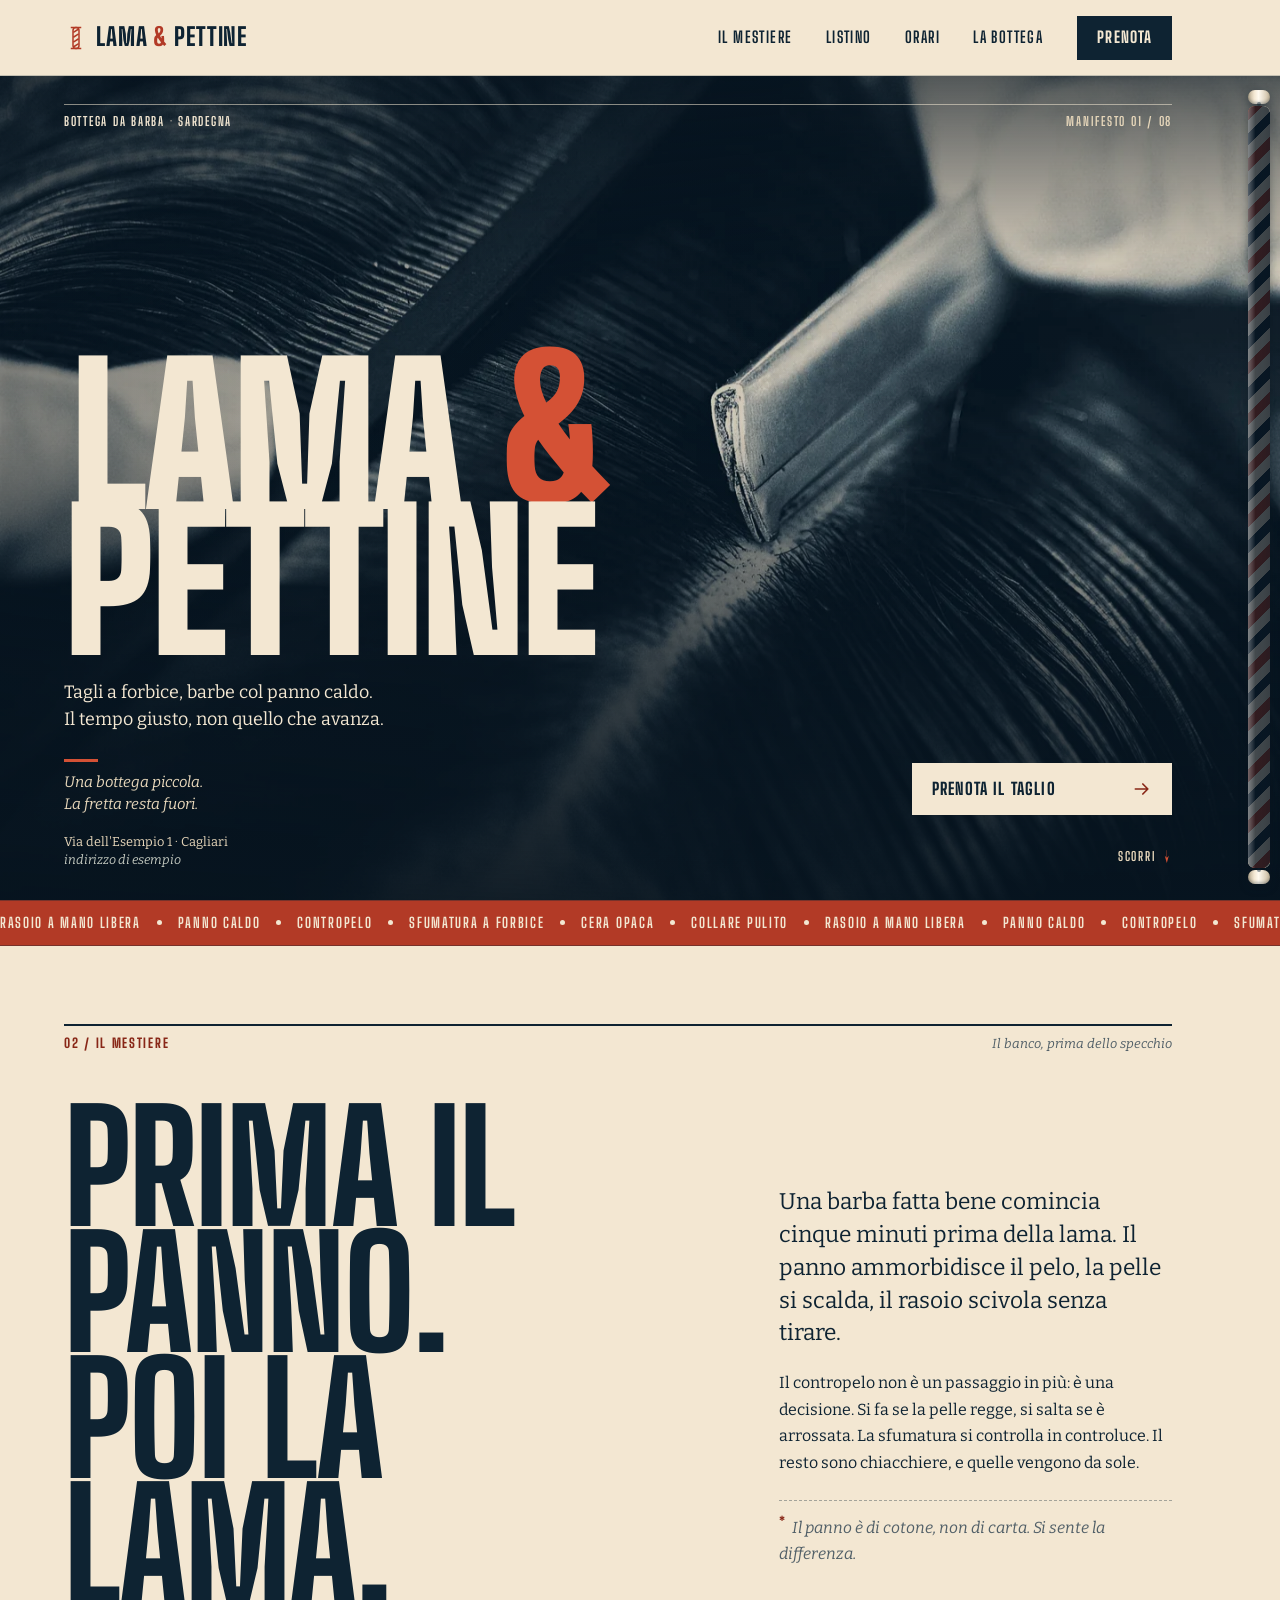
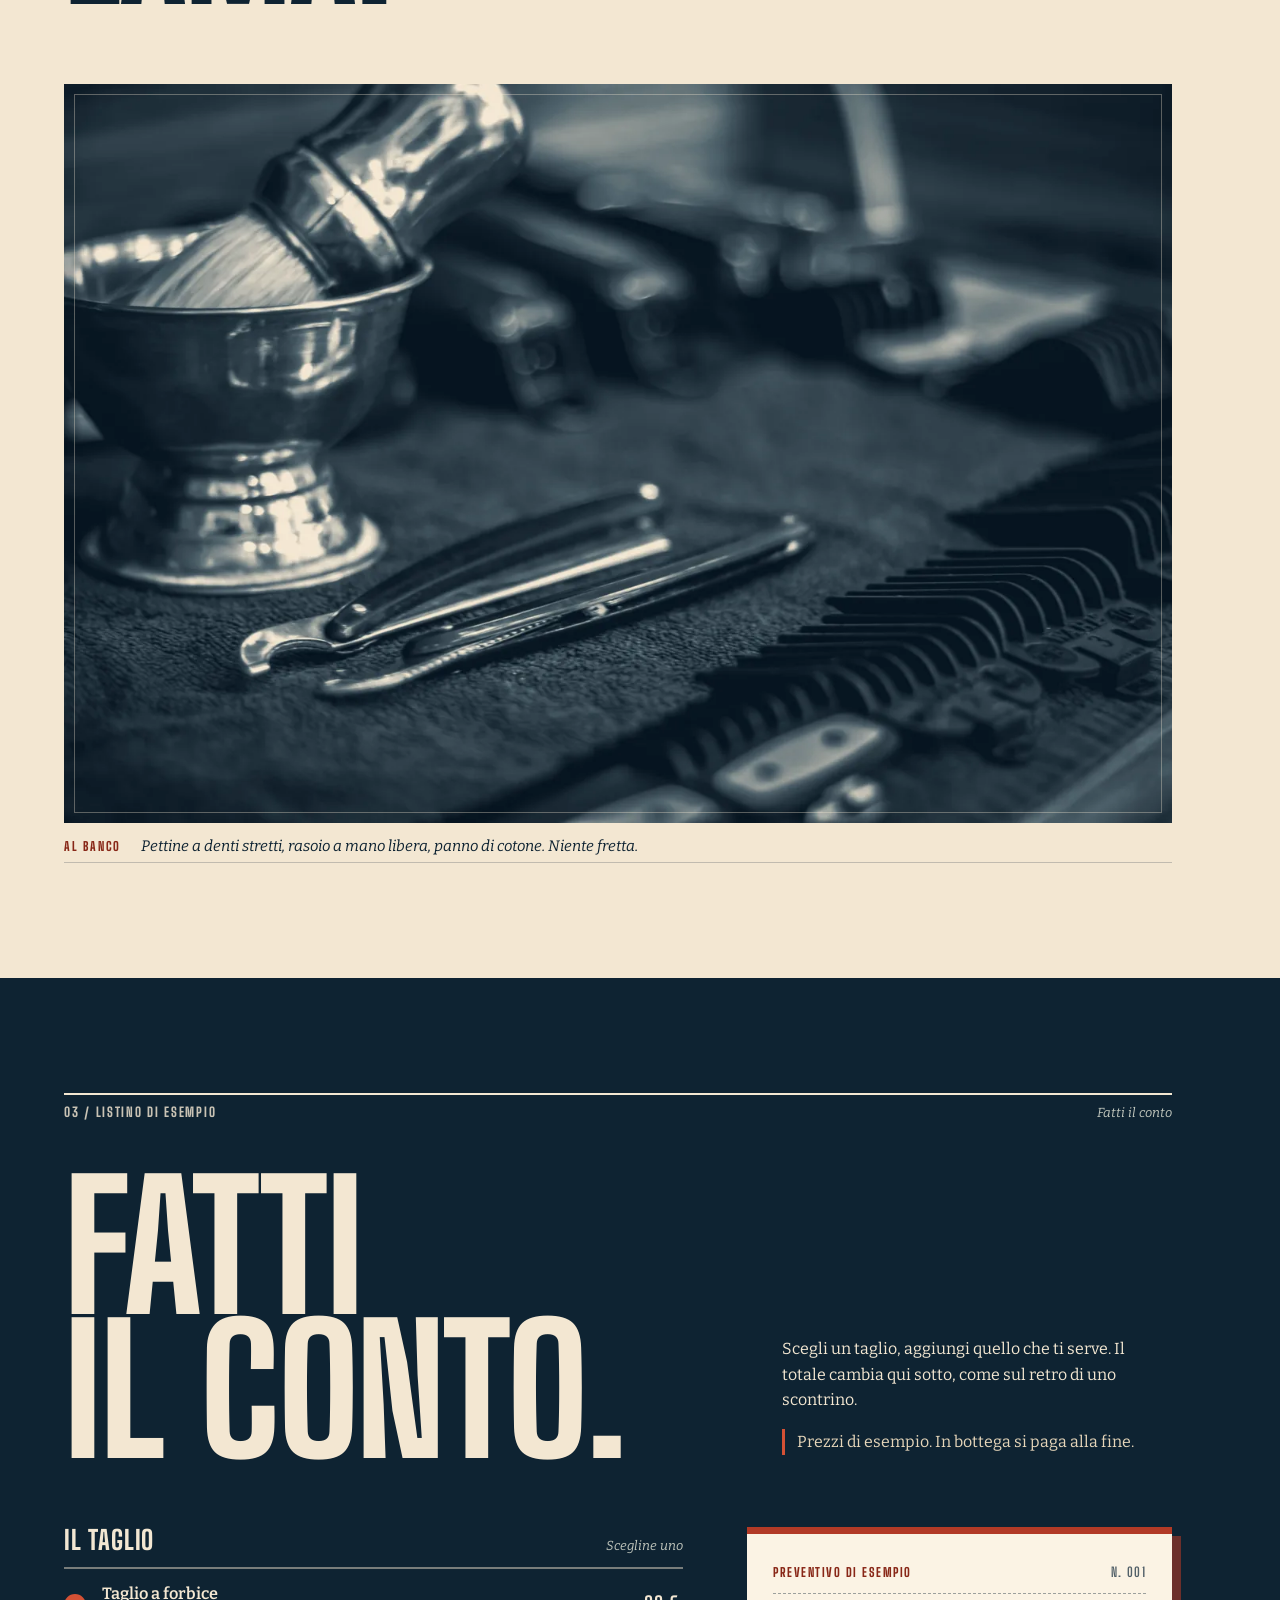
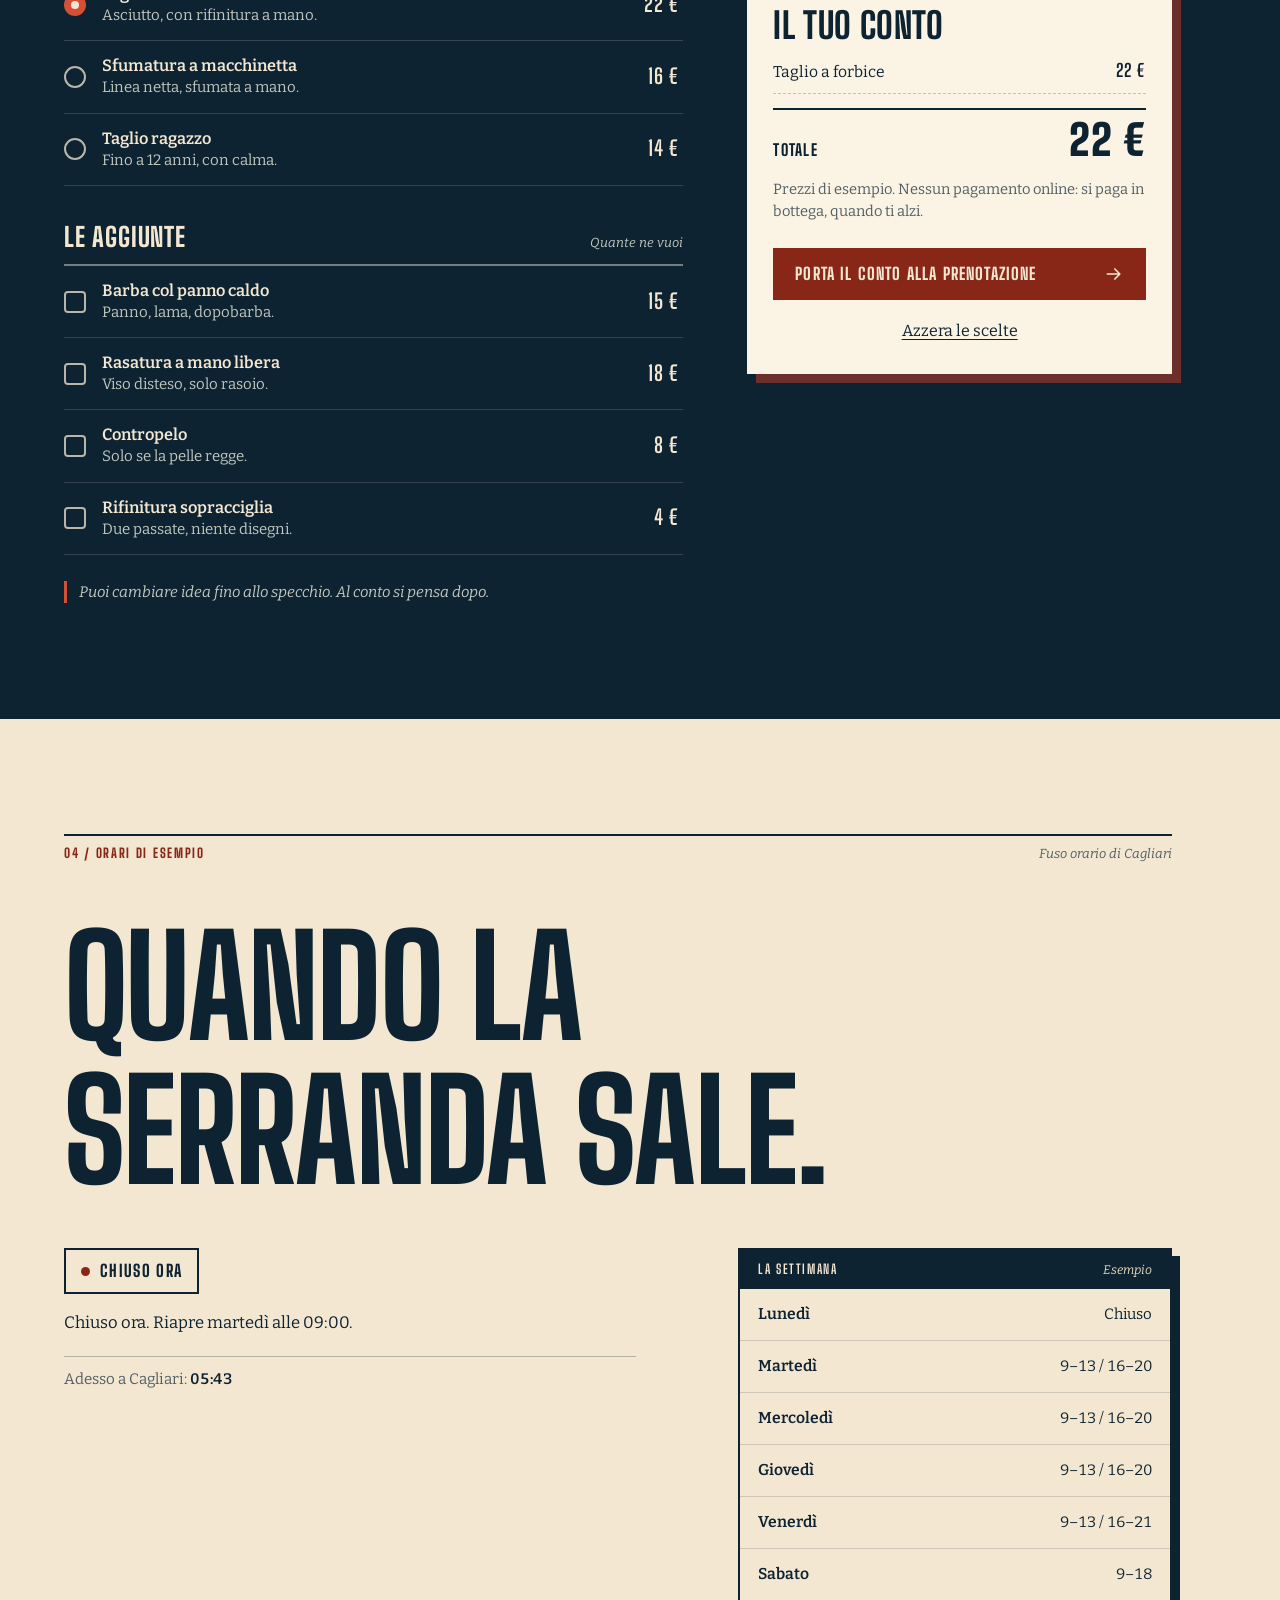
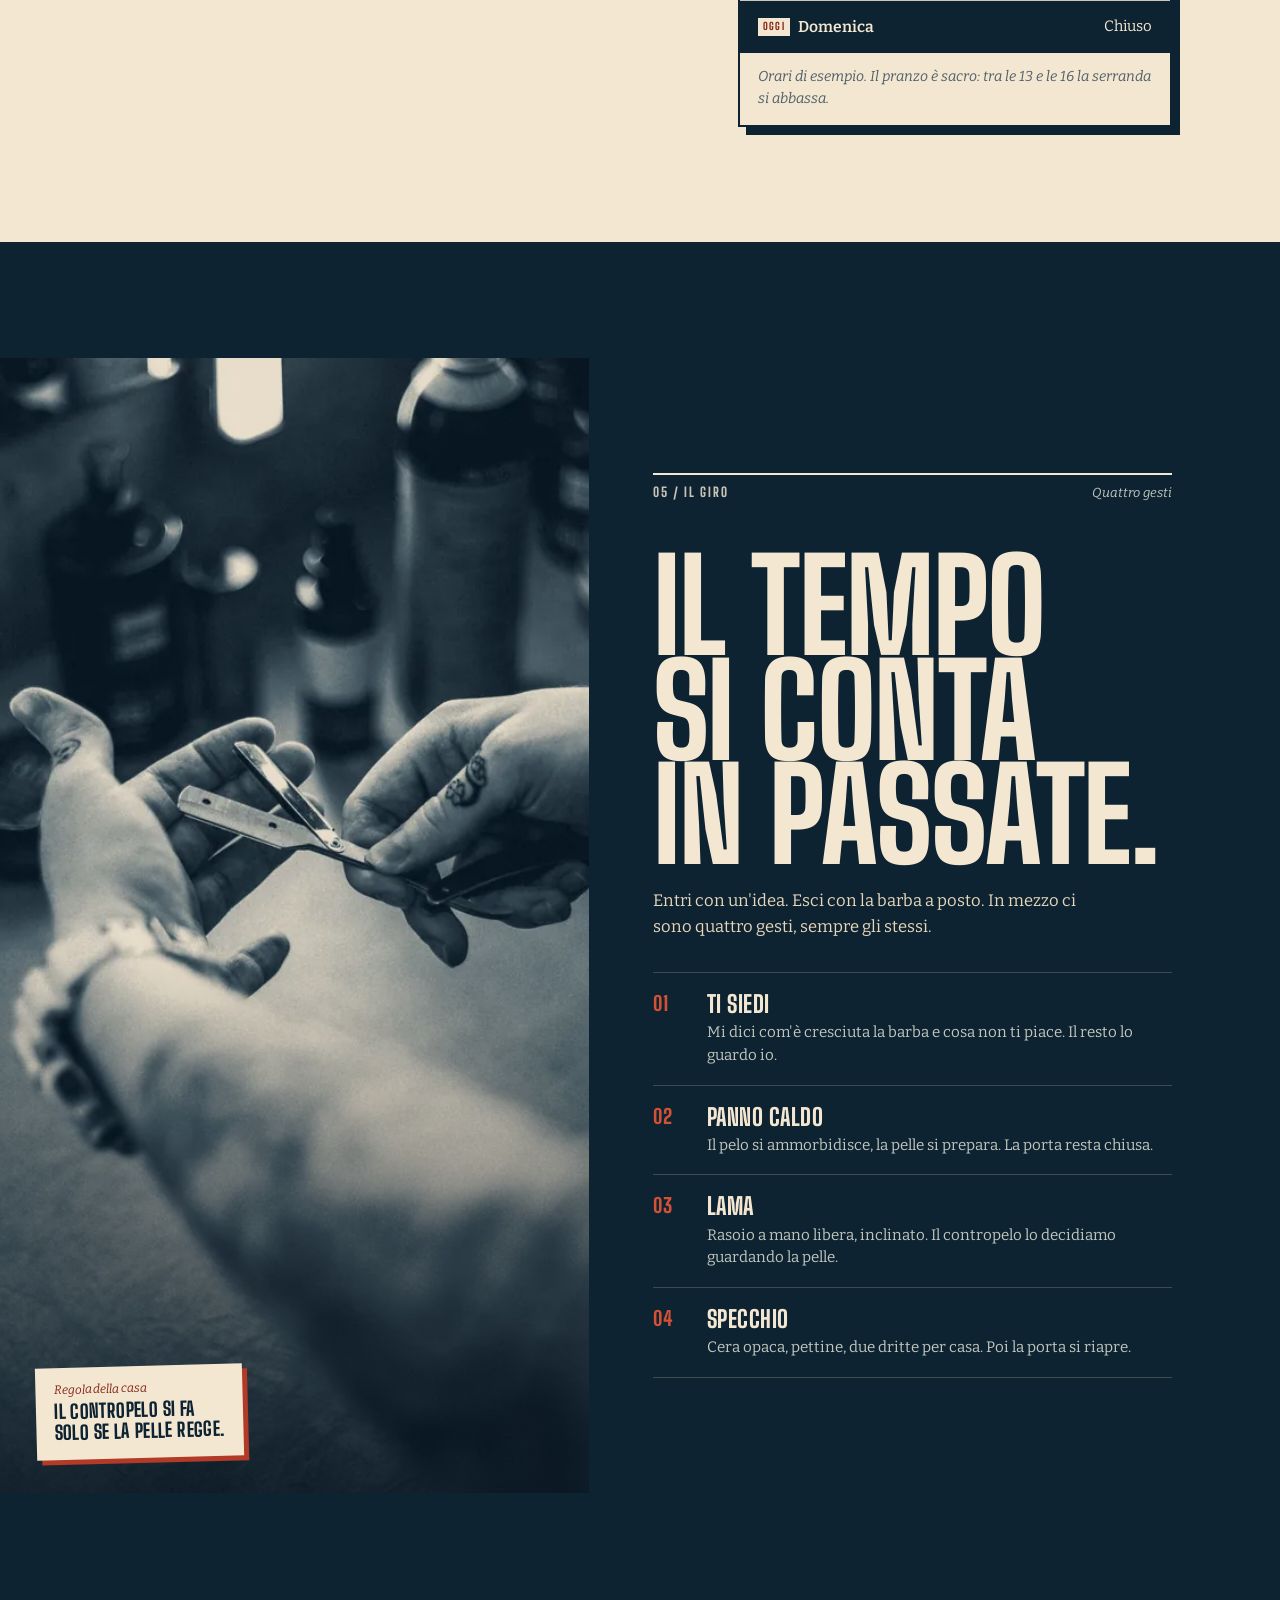
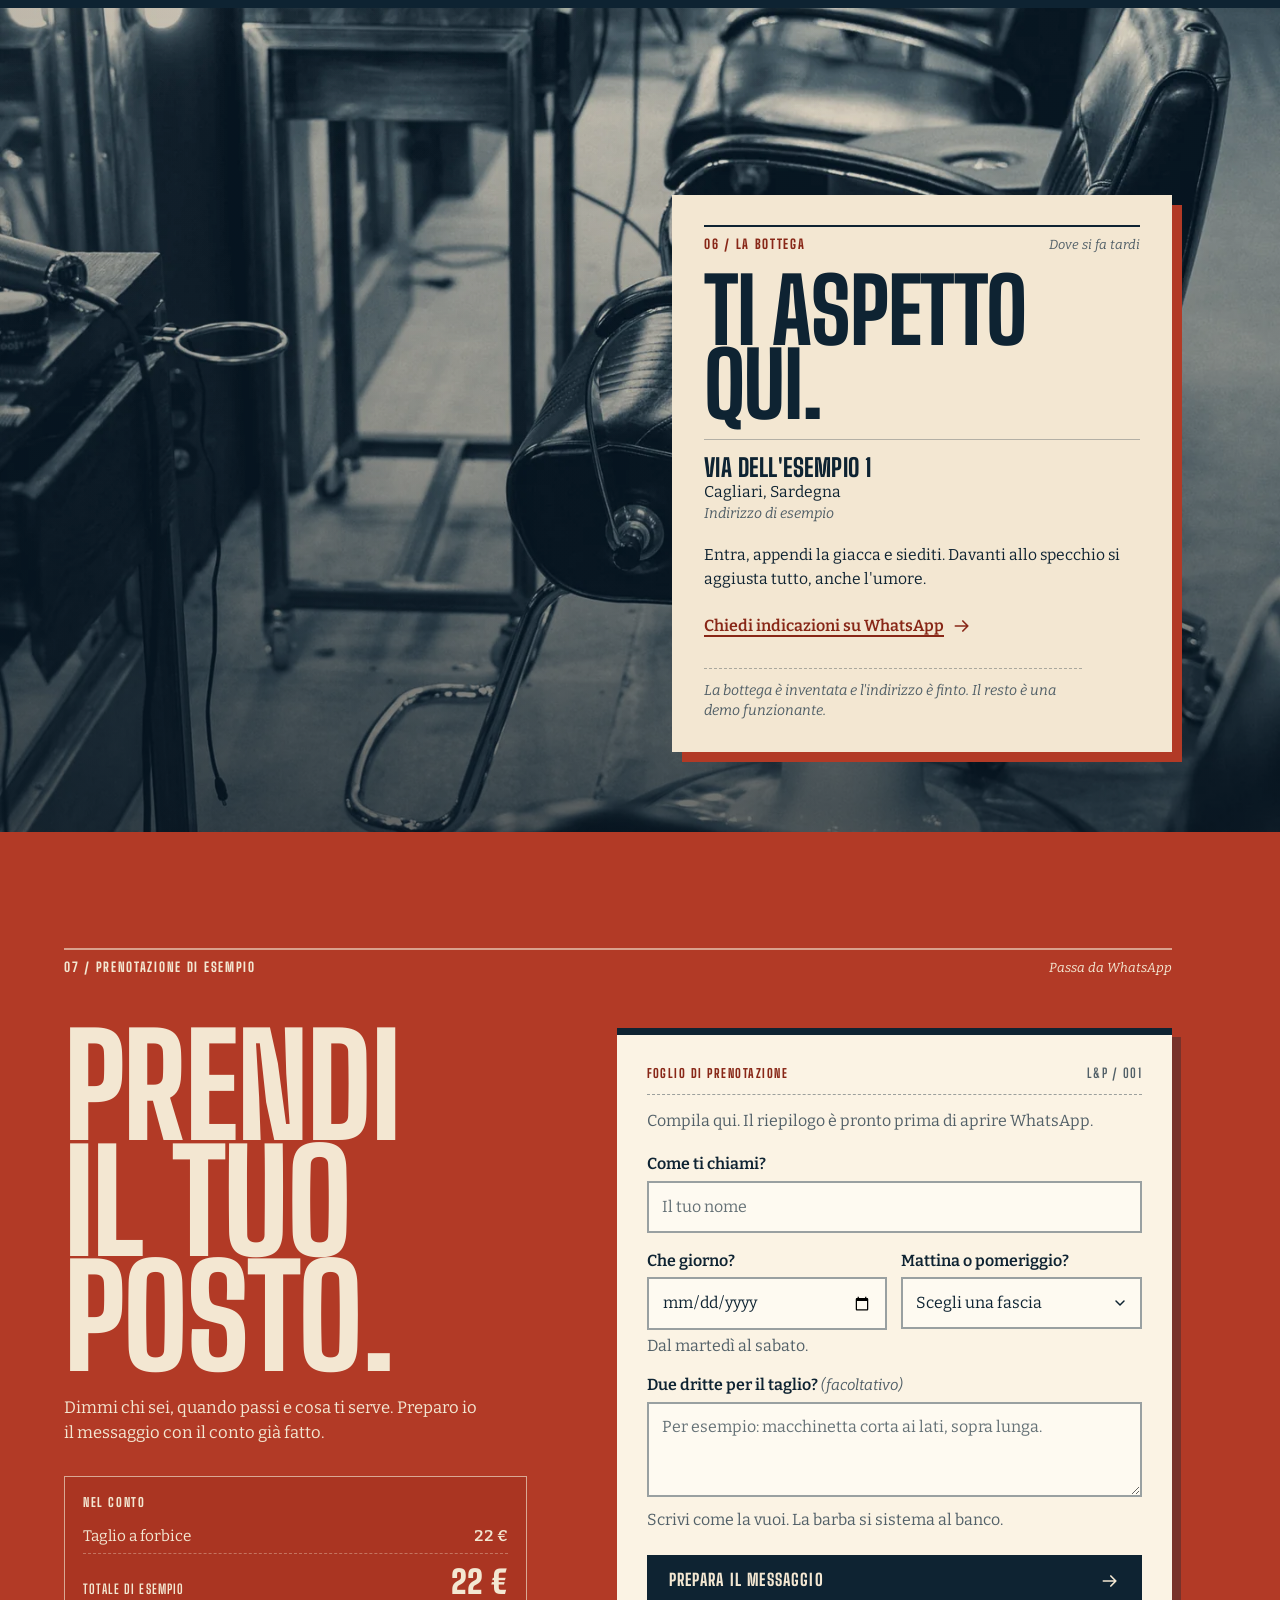
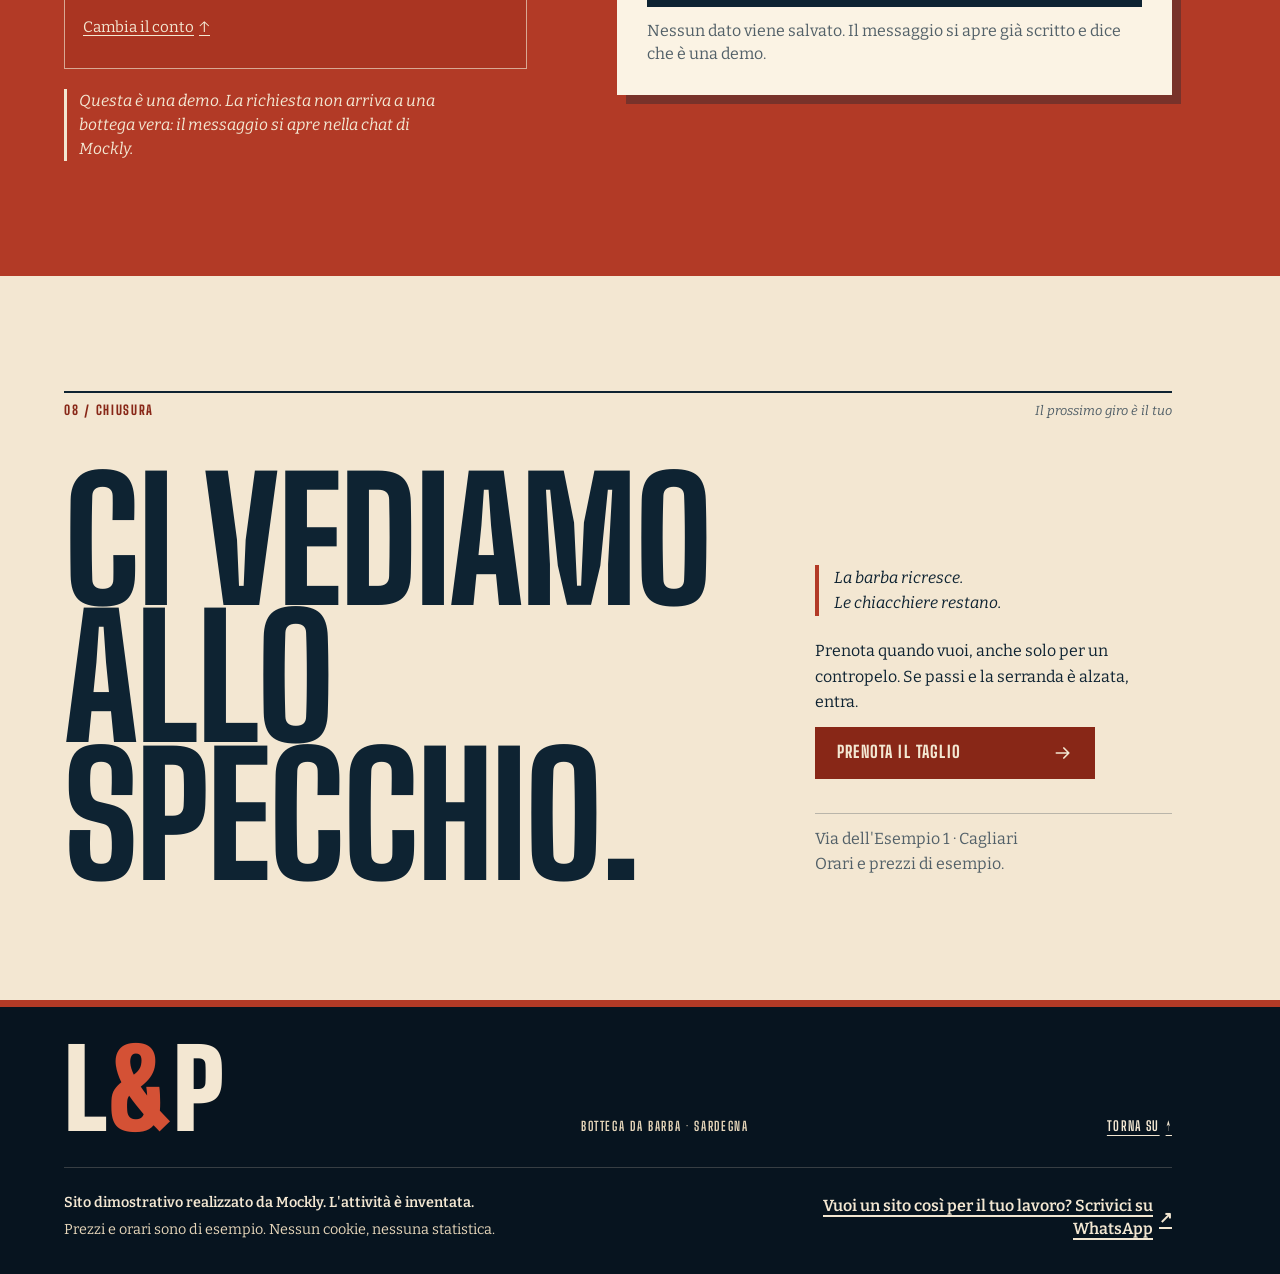
==== index.html @ 1d4aba5e "start" ====
<!doctype html>
<html lang="it">
<head>
  <meta charset="utf-8">
  <meta name="viewport" content="width=device-width, initial-scale=1">
  <title>Lama &amp; Pettine — Bottega da barba in Sardegna (demo)</title>
  <meta name="description" content="Demo di sito per Lama &amp; Pettine, bottega da barba in Sardegna. Tagli, barba col panno caldo, listino, orari e prenotazione su WhatsApp. Attività, prezzi e orari sono inventati.">
  <meta name="theme-color" content="#0e2332">
  <meta name="color-scheme" content="light">

  <meta property="og:type" content="website">
  <meta property="og:locale" content="it_IT">
  <meta property="og:site_name" content="Lama &amp; Pettine">
  <meta property="og:title" content="Lama &amp; Pettine — Bottega da barba in Sardegna">
  <meta property="og:description" content="Tagli, barbe col panno caldo e il tempo giusto. Demo di sito per Mockly: attività, prezzi e orari sono inventati.">
  <meta property="og:image" content="assets/img/anteprima-social.jpg">
  <meta property="og:image:width" content="1200">
  <meta property="og:image:height" content="630">
  <meta property="og:image:alt" content="Foto in duotone blu e crema di mani che tagliano i capelli, con la scritta Lama &amp; Pettine.">
  <meta name="twitter:card" content="summary_large_image">
  <meta name="twitter:title" content="Lama &amp; Pettine — Bottega da barba in Sardegna">
  <meta name="twitter:description" content="Demo di sito per una bottega da barba. Attività, prezzi e orari sono inventati.">
  <meta name="twitter:image" content="assets/img/anteprima-social.jpg">

  <link rel="icon" href="assets/icons/favicon.svg" type="image/svg+xml">
  <link rel="apple-touch-icon" href="assets/icons/apple-touch-icon.png">

  <script>document.documentElement.classList.add("js");</script>
  <link rel="preload" href="assets/fonts/big-shoulders-display-700-900.woff2" as="font" type="font/woff2" crossorigin>
  <link rel="preload" href="assets/fonts/bitter-400-600.woff2" as="font" type="font/woff2" crossorigin>
  <link rel="preload" href="assets/img/eroe-960.webp" as="image" imagesrcset="assets/img/eroe-640.webp 640w, assets/img/eroe-960.webp 960w, assets/img/eroe-1440.webp 1440w, assets/img/eroe-1920.webp 1920w" imagesizes="100vw" fetchpriority="high">
  <link rel="stylesheet" href="styles.css">
  <script src="script.js" defer></script>
</head>
<body>
  <a class="skip-link" href="#contenuto">Vai al contenuto</a>

  <div class="pole-progress" aria-hidden="true">
    <span class="pole-cap pole-cap--top"></span>
    <span class="pole-tube">
      <span class="pole-stripes"></span>
      <span class="pole-shade"></span>
      <span class="pole-gloss"></span>
    </span>
    <span class="pole-cap pole-cap--bottom"></span>
  </div>

  <header class="site-header">
    <div class="header-inner">
      <a class="brand" href="#top" aria-label="Lama e Pettine, torna all'inizio">
        <span class="brand-mark" aria-hidden="true">
          <svg viewBox="0 0 32 32" focusable="false">
            <rect x="12" y="2" width="8" height="28" rx="4" fill="none" stroke="currentColor" stroke-width="2"/>
            <path d="M12.5 8.5 19.5 4M12.5 15 19.5 10.5M12.5 21.5 19.5 17M12.5 28 19.5 23.5" fill="none" stroke="currentColor" stroke-width="2"/>
            <path d="M9 2h14M9 30h14" fill="none" stroke="currentColor" stroke-width="2"/>
          </svg>
        </span>
        <span class="brand-name">Lama <span class="brand-amp">&amp;</span> Pettine</span>
      </a>

      <nav class="desktop-nav" aria-label="Navigazione principale">
        <a href="#mestiere">Il mestiere</a>
        <a href="#listino">Listino</a>
        <a href="#orari">Orari</a>
        <a href="#bottega">La bottega</a>
      </nav>

      <a class="button button--header" href="#prenota">Prenota</a>

      <button class="menu-open" type="button" aria-expanded="false" aria-controls="menu" aria-haspopup="dialog">
        <span>Menù</span>
        <span class="menu-open-bars" aria-hidden="true"><i></i><i></i></span>
      </button>
    </div>
  </header>

  <dialog class="menu-dialog" id="menu" aria-labelledby="menu-title">
    <div class="menu-panel">
      <div class="menu-top">
        <p class="poster-label" id="menu-title">Dove andiamo</p>
        <button class="menu-close" type="button" aria-label="Chiudi il menù">
          <span aria-hidden="true"></span>
          <span aria-hidden="true"></span>
        </button>
      </div>

      <nav class="menu-nav" aria-label="Menù del sito">
        <a href="#mestiere"><span>02</span>Il mestiere<svg aria-hidden="true" viewBox="0 0 24 24"><path d="M4 12h15M13 6l6 6-6 6"/></svg></a>
        <a href="#listino"><span>03</span>Listino<svg aria-hidden="true" viewBox="0 0 24 24"><path d="M4 12h15M13 6l6 6-6 6"/></svg></a>
        <a href="#orari"><span>04</span>Orari<svg aria-hidden="true" viewBox="0 0 24 24"><path d="M4 12h15M13 6l6 6-6 6"/></svg></a>
        <a href="#rito"><span>05</span>Il giro<svg aria-hidden="true" viewBox="0 0 24 24"><path d="M4 12h15M13 6l6 6-6 6"/></svg></a>
        <a href="#bottega"><span>06</span>La bottega<svg aria-hidden="true" viewBox="0 0 24 24"><path d="M4 12h15M13 6l6 6-6 6"/></svg></a>
        <a href="#prenota"><span>07</span>Prenota<svg aria-hidden="true" viewBox="0 0 24 24"><path d="M4 12h15M13 6l6 6-6 6"/></svg></a>
      </nav>

      <div class="menu-foot">
        <p>Via dell'Esempio 1<br>Cagliari, Sardegna</p>
        <p class="menu-foot-note">Indirizzo e orari sono di esempio.</p>
        <a class="text-link" href="#prenota">Prenota il taglio <span aria-hidden="true">→</span></a>
      </div>
    </div>
  </dialog>

  <main id="contenuto">
    <section class="hero" id="top" aria-labelledby="hero-title">
      <div class="hero-media" aria-hidden="true">
        <img src="assets/img/eroe-960.webp"
             srcset="assets/img/eroe-640.webp 640w, assets/img/eroe-960.webp 960w, assets/img/eroe-1440.webp 1440w, assets/img/eroe-1920.webp 1920w"
             sizes="100vw" width="1920" height="2400" alt="" fetchpriority="high" decoding="async">
      </div>
      <div class="hero-shade" aria-hidden="true"></div>

      <div class="hero-inner">
        <div class="hero-top">
          <p class="hero-kicker">Bottega da barba · Sardegna</p>
          <p class="hero-issue">Manifesto 01 / 08</p>
        </div>

        <div class="hero-main">
          <h1 class="hero-title" id="hero-title">
            <span class="hero-line">Lama <span class="hero-amp">&amp;</span></span>
            <span class="hero-line">Pettine</span>
          </h1>
          <p class="hero-deck">Tagli a forbice, barbe col panno caldo.<br>Il tempo giusto, non quello che avanza.</p>
        </div>

        <div class="hero-bottom">
          <p class="hero-note"><span class="hero-note-rule" aria-hidden="true"></span>Una bottega piccola.<br>La fretta resta fuori.</p>
          <a class="button button--hero" href="#prenota">Prenota il taglio <svg aria-hidden="true" viewBox="0 0 24 24"><path d="M4 12h15M13 6l6 6-6 6"/></svg></a>
        </div>

        <div class="hero-foot">
          <p class="hero-address">Via dell'Esempio 1 · Cagliari<br><span>indirizzo di esempio</span></p>
          <p class="hero-scroll" aria-hidden="true">Scorri <span>↓</span></p>
        </div>
      </div>
    </section>

    <section class="manifesto poster" id="mestiere" aria-labelledby="mestiere-title">
      <div class="ticker" aria-hidden="true">
        <div class="ticker-track">
          <span>Rasoio a mano libera</span><i></i>
          <span>Panno caldo</span><i></i>
          <span>Contropelo</span><i></i>
          <span>Sfumatura a forbice</span><i></i>
          <span>Cera opaca</span><i></i>
          <span>Collare pulito</span><i></i>
          <span>Rasoio a mano libera</span><i></i>
          <span>Panno caldo</span><i></i>
          <span>Contropelo</span><i></i>
          <span>Sfumatura a forbice</span><i></i>
          <span>Cera opaca</span><i></i>
          <span>Collare pulito</span><i></i>
        </div>
      </div>

      <div class="section-inner">
        <header class="poster-head reveal">
          <p class="poster-label">02 / Il mestiere</p>
          <p class="poster-side">Il banco, prima dello specchio</p>
        </header>

        <div class="manifesto-grid">
          <h2 class="display display--manifesto reveal" id="mestiere-title" data-reveal>Prima il panno.<br>Poi la lama.</h2>

          <div class="manifesto-copy">
            <p class="lead reveal" data-reveal>Una barba fatta bene comincia cinque minuti prima della lama. Il panno ammorbidisce il pelo, la pelle si scalda, il rasoio scivola senza tirare.</p>
            <p class="reveal" data-reveal>Il contropelo non è un passaggio in più: è una decisione. Si fa se la pelle regge, si salta se è arrossata. La sfumatura si controlla in controluce. Il resto sono chiacchiere, e quelle vengono da sole.</p>
            <p class="marginal-note reveal" data-reveal><span aria-hidden="true">*</span> Il panno è di cotone, non di carta. Si sente la differenza.</p>
          </div>
        </div>

        <figure class="banco reveal" data-reveal>
          <div class="banco-media">
            <img src="assets/img/banco-900.webp"
                 srcset="assets/img/banco-480.webp 480w, assets/img/banco-900.webp 900w, assets/img/banco-1400.webp 1400w"
                 sizes="(min-width: 900px) 92vw, 100vw" width="1400" height="933"
                 alt="Rasoio a mano libera, pettini e pennello da barba appoggiati su un panno scuro." loading="lazy" decoding="async">
          </div>
          <figcaption>
            <span class="fig-label">Al banco</span>
            <span>Pettine a denti stretti, rasoio a mano libera, panno di cotone. Niente fretta.</span>
          </figcaption>
        </figure>
      </div>
    </section>

    <section class="listino poster poster--dark" id="listino" aria-labelledby="listino-title">
      <div class="section-inner">
        <header class="poster-head reveal">
          <p class="poster-label">03 / Listino di esempio</p>
          <p class="poster-side">Fatti il conto</p>
        </header>

        <div class="listino-intro">
          <h2 class="display display--listino reveal" id="listino-title" data-reveal>Fatti<br>il conto.</h2>
          <div class="listino-lead reveal" data-reveal>
            <p>Scegli un taglio, aggiungi quello che ti serve. Il totale cambia qui sotto, come sul retro di uno scontrino.</p>
            <p class="note">Prezzi di esempio. In bottega si paga alla fine.</p>
          </div>
        </div>

        <div class="configurator">
          <form class="services" id="servizi" aria-label="Componi il tuo conto">
            <fieldset class="service-group reveal" data-reveal>
              <legend>Il taglio <span>Scegline uno</span></legend>

              <label class="service-row">
                <input type="radio" name="taglio" value="forbice" data-name="Taglio a forbice" data-price="22" checked>
                <span class="service-mark" aria-hidden="true"></span>
                <span class="service-copy">
                  <span class="service-name">Taglio a forbice</span>
                  <span class="service-desc">Asciutto, con rifinitura a mano.</span>
                </span>
                <span class="service-price">22 €</span>
              </label>

              <label class="service-row">
                <input type="radio" name="taglio" value="macchinetta" data-name="Sfumatura a macchinetta" data-price="16">
                <span class="service-mark" aria-hidden="true"></span>
                <span class="service-copy">
                  <span class="service-name">Sfumatura a macchinetta</span>
                  <span class="service-desc">Linea netta, sfumata a mano.</span>
                </span>
                <span class="service-price">16 €</span>
              </label>

              <label class="service-row">
                <input type="radio" name="taglio" value="ragazzo" data-name="Taglio ragazzo" data-price="14">
                <span class="service-mark" aria-hidden="true"></span>
                <span class="service-copy">
                  <span class="service-name">Taglio ragazzo</span>
                  <span class="service-desc">Fino a 12 anni, con calma.</span>
                </span>
                <span class="service-price">14 €</span>
              </label>
            </fieldset>

            <fieldset class="service-group reveal" data-reveal>
              <legend>Le aggiunte <span>Quante ne vuoi</span></legend>

              <label class="service-row">
                <input type="checkbox" name="extra" value="barba" data-name="Barba col panno caldo" data-price="15">
                <span class="service-mark" aria-hidden="true"></span>
                <span class="service-copy">
                  <span class="service-name">Barba col panno caldo</span>
                  <span class="service-desc">Panno, lama, dopobarba.</span>
                </span>
                <span class="service-price">15 €</span>
              </label>

              <label class="service-row">
                <input type="checkbox" name="extra" value="rasatura" data-name="Rasatura a mano libera" data-price="18">
                <span class="service-mark" aria-hidden="true"></span>
                <span class="service-copy">
                  <span class="service-name">Rasatura a mano libera</span>
                  <span class="service-desc">Viso disteso, solo rasoio.</span>
                </span>
                <span class="service-price">18 €</span>
              </label>

              <label class="service-row">
                <input type="checkbox" name="extra" value="contropelo" data-name="Contropelo" data-price="8">
                <span class="service-mark" aria-hidden="true"></span>
                <span class="service-copy">
                  <span class="service-name">Contropelo</span>
                  <span class="service-desc">Solo se la pelle regge.</span>
                </span>
                <span class="service-price">8 €</span>
              </label>

              <label class="service-row">
                <input type="checkbox" name="extra" value="sopracciglia" data-name="Rifinitura sopracciglia" data-price="4">
                <span class="service-mark" aria-hidden="true"></span>
                <span class="service-copy">
                  <span class="service-name">Rifinitura sopracciglia</span>
                  <span class="service-desc">Due passate, niente disegni.</span>
                </span>
                <span class="service-price">4 €</span>
              </label>
            </fieldset>

            <p class="services-hint reveal" data-reveal>Puoi cambiare idea fino allo specchio. Al conto si pensa dopo.</p>
          </form>

          <aside class="receipt reveal" data-reveal aria-labelledby="receipt-title">
            <div class="receipt-head">
              <p class="receipt-kicker">Preventivo di esempio</p>
              <p class="receipt-number">N. 001</p>
            </div>
            <h3 class="receipt-title" id="receipt-title">Il tuo conto</h3>

            <div class="receipt-lines" id="receipt-lines" aria-live="polite">
              <div class="receipt-line">
                <span>Taglio a forbice</span>
                <span>22 €</span>
              </div>
            </div>

            <p class="receipt-empty" id="receipt-empty" hidden>Il bancone è vuoto. Scegli un taglio per cominciare.</p>

            <div class="receipt-total" aria-live="polite">
              <span>Totale</span>
              <strong id="totale">22 €</strong>
            </div>

            <p class="receipt-note">Prezzi di esempio. Nessun pagamento online: si paga in bottega, quando ti alzi.</p>

            <a class="button button--receipt" href="#prenota" id="porta-conto">Porta il conto alla prenotazione <svg aria-hidden="true" viewBox="0 0 24 24"><path d="M4 12h15M13 6l6 6-6 6"/></svg></a>
            <button class="reset-button" type="button" id="azzera-conto">Azzera le scelte</button>
          </aside>
        </div>
      </div>
    </section>

    <section class="orari poster poster--cream" id="orari" aria-labelledby="orari-title">
      <div class="section-inner">
        <header class="poster-head reveal">
          <p class="poster-label">04 / Orari di esempio</p>
          <p class="poster-side">Fuso orario di Cagliari</p>
        </header>

        <h2 class="display display--orari reveal" id="orari-title" data-reveal>Quando la<br>serranda sale.</h2>

        <div class="orari-grid">
          <div class="orari-intro">
            <p class="orari-state reveal" id="orari-state" data-state="closed" data-reveal>
              <span class="state-dot" aria-hidden="true"></span>
              <span id="stato-parola">Orario di esempio</span>
            </p>
            <p class="orari-next reveal" id="prossima-apertura" data-reveal>Aperto dal martedì al sabato.<br>Domenica e lunedì la bottega è chiusa.</p>
            <p class="orari-clock reveal" data-reveal>Adesso a Cagliari: <time id="ora-cagliari">--:--</time></p>
          </div>

          <div class="orari-card reveal" data-reveal>
            <div class="orari-card-head">
              <p>La settimana</p>
              <p>Esempio</p>
            </div>
            <ul class="orari-list" id="orari-list">
              <li data-day="1"><span class="day"><span class="today-flag">Oggi</span>Lunedì</span><span class="hours">Chiuso</span></li>
              <li data-day="2"><span class="day"><span class="today-flag">Oggi</span>Martedì</span><span class="hours">9–13 <span aria-hidden="true">/</span> 16–20</span></li>
              <li data-day="3"><span class="day"><span class="today-flag">Oggi</span>Mercoledì</span><span class="hours">9–13 <span aria-hidden="true">/</span> 16–20</span></li>
              <li data-day="4"><span class="day"><span class="today-flag">Oggi</span>Giovedì</span><span class="hours">9–13 <span aria-hidden="true">/</span> 16–20</span></li>
              <li data-day="5"><span class="day"><span class="today-flag">Oggi</span>Venerdì</span><span class="hours">9–13 <span aria-hidden="true">/</span> 16–21</span></li>
              <li data-day="6"><span class="day"><span class="today-flag">Oggi</span>Sabato</span><span class="hours">9–18</span></li>
              <li data-day="0"><span class="day"><span class="today-flag">Oggi</span>Domenica</span><span class="hours">Chiuso</span></li>
            </ul>
            <p class="orari-note">Orari di esempio. Il pranzo è sacro: tra le 13 e le 16 la serranda si abbassa.</p>
          </div>
        </div>
      </div>
    </section>

    <section class="rito poster poster--dark" id="rito" aria-labelledby="rito-title">
      <div class="rito-media">
        <img src="assets/img/mano-libera-800.webp"
             srcset="assets/img/mano-libera-480.webp 480w, assets/img/mano-libera-800.webp 800w, assets/img/mano-libera-1200.webp 1200w"
             sizes="(min-width: 900px) 46vw, 100vw" width="1200" height="1500"
             alt="Le mani del barbiere aprono un rasoio a mano libera davanti allo specchio." loading="lazy" decoding="async">
        <p class="rito-stamp"><span>Regola della casa</span>Il contropelo si fa<br>solo se la pelle regge.</p>
      </div>

      <div class="rito-copy">
        <header class="poster-head reveal">
          <p class="poster-label">05 / Il giro</p>
          <p class="poster-side">Quattro gesti</p>
        </header>
        <h2 class="display display--rito reveal" id="rito-title" data-reveal>Il tempo<br>si conta<br>in passate.</h2>
        <p class="rito-lead reveal" data-reveal>Entri con un'idea. Esci con la barba a posto. In mezzo ci sono quattro gesti, sempre gli stessi.</p>

        <ol class="rito-steps">
          <li class="reveal" data-reveal>
            <span class="step-num">01</span>
            <div>
              <h3>Ti siedi</h3>
              <p>Mi dici com'è cresciuta la barba e cosa non ti piace. Il resto lo guardo io.</p>
            </div>
          </li>
          <li class="reveal" data-reveal>
            <span class="step-num">02</span>
            <div>
              <h3>Panno caldo</h3>
              <p>Il pelo si ammorbidisce, la pelle si prepara. La porta resta chiusa.</p>
            </div>
          </li>
          <li class="reveal" data-reveal>
            <span class="step-num">03</span>
            <div>
              <h3>Lama</h3>
              <p>Rasoio a mano libera, inclinato. Il contropelo lo decidiamo guardando la pelle.</p>
            </div>
          </li>
          <li class="reveal" data-reveal>
            <span class="step-num">04</span>
            <div>
              <h3>Specchio</h3>
              <p>Cera opaca, pettine, due dritte per casa. Poi la porta si riapre.</p>
            </div>
          </li>
        </ol>
      </div>
    </section>

    <section class="bottega" id="bottega" aria-labelledby="bottega-title">
      <div class="bottega-media">
        <img src="assets/img/bottega-960.webp"
             srcset="assets/img/bottega-640.webp 640w, assets/img/bottega-960.webp 960w, assets/img/bottega-1440.webp 1440w"
             sizes="100vw" width="1440" height="1800"
             alt="Poltrone da barbiere allineate davanti agli specchi in una bottega." loading="lazy" decoding="async">
      </div>
      <div class="bottega-card reveal" data-reveal>
        <header class="poster-head">
          <p class="poster-label">06 / La bottega</p>
          <p class="poster-side">Dove si fa tardi</p>
        </header>
        <h2 class="display display--bottega" id="bottega-title">Ti aspetto<br>qui.</h2>
        <address>
          <span class="address-big">Via dell'Esempio 1</span>
          <span>Cagliari, Sardegna</span>
          <span class="address-note">Indirizzo di esempio</span>
        </address>
        <p>Entra, appendi la giacca e siediti. Davanti allo specchio si aggiusta tutto, anche l'umore.</p>
        <a class="text-link text-link--external" href="https://wa.me/393517578080?text=Ciao%20Mockly%2C%20ho%20visto%20la%20demo%20di%20Lama%20%26%20Pettine.%20Mi%20dai%20due%20indicazioni%20su%20come%20arrivare%3F" target="_blank" rel="noopener noreferrer">Chiedi indicazioni su WhatsApp <svg aria-hidden="true" viewBox="0 0 24 24"><path d="M4 12h15M13 6l6 6-6 6"/></svg><span class="sr-only"> (si apre in una nuova scheda)</span></a>
        <p class="bottega-micro">La bottega è inventata e l'indirizzo è finto. Il resto è una demo funzionante.</p>
      </div>
    </section>

    <section class="prenota poster poster--red" id="prenota" aria-labelledby="prenota-title">
      <div class="section-inner">
        <header class="poster-head reveal">
          <p class="poster-label">07 / Prenotazione di esempio</p>
          <p class="poster-side">Passa da WhatsApp</p>
        </header>

        <div class="prenota-grid">
          <div class="prenota-intro">
            <h2 class="display display--prenota reveal" id="prenota-title" data-reveal>Prendi<br>il tuo posto.</h2>
            <p class="prenota-lead reveal" data-reveal>Dimmi chi sei, quando passi e cosa ti serve. Preparo io il messaggio con il conto già fatto.</p>

            <div class="booking-summary reveal" data-reveal>
              <p class="summary-label">Nel conto</p>
              <div id="riepilogo-scelte" aria-live="polite">
                <p class="summary-line"><span>Taglio a forbice</span><span>22 €</span></p>
              </div>
              <p class="summary-total"><span>Totale di esempio</span><strong id="riepilogo-totale">22 €</strong></p>
              <a href="#listino" class="summary-edit">Cambia il conto <span aria-hidden="true">↑</span></a>
            </div>

            <p class="prenota-demo reveal" data-reveal>Questa è una demo. La richiesta non arriva a una bottega vera: il messaggio si apre nella chat di Mockly.</p>
          </div>

          <form class="booking-form reveal" data-reveal id="form-prenota" novalidate>
            <div class="booking-form-head">
              <p class="form-kicker">Foglio di prenotazione</p>
              <p class="form-number">L&amp;P / 001</p>
            </div>

            <p class="form-intro">Compila qui. Il riepilogo è pronto prima di aprire WhatsApp.</p>

            <div class="field" id="campo-nome">
              <label for="nome">Come ti chiami?</label>
              <input id="nome" name="nome" type="text" autocomplete="name" placeholder="Il tuo nome" maxlength="60" required aria-describedby="errore-nome">
              <p class="field-error" id="errore-nome"></p>
            </div>

            <div class="form-pair">
              <div class="field" id="campo-data">
                <label for="giorno">Che giorno?</label>
                <input id="giorno" name="giorno" type="date" required aria-describedby="aiuto-data errore-data">
                <p class="field-help" id="aiuto-data">Dal martedì al sabato.</p>
                <p class="field-error" id="errore-data"></p>
              </div>

              <div class="field field--select" id="campo-fascia">
                <label for="fascia">Mattina o pomeriggio?</label>
                <select id="fascia" name="fascia" required aria-describedby="errore-fascia">
                  <option value="">Scegli una fascia</option>
                  <option value="Mattina, 9–13">Mattina, 9–13</option>
                  <option value="Pomeriggio, 16–20">Pomeriggio, 16–20</option>
                </select>
                <p class="field-error" id="errore-fascia"></p>
              </div>
            </div>

            <div class="field">
              <label for="note">Due dritte per il taglio? <span>(facoltativo)</span></label>
              <textarea id="note" name="note" rows="3" maxlength="280" placeholder="Per esempio: macchinetta corta ai lati, sopra lunga." aria-describedby="aiuto-note"></textarea>
              <p class="field-help" id="aiuto-note">Scrivi come la vuoi. La barba si sistema al banco.</p>
            </div>

            <p class="services-error" id="errore-servizi" aria-live="polite"></p>

            <button class="button button--submit" id="invia-prenotazione" type="submit">
              <span class="button-label">Prepara il messaggio</span>
              <span class="spinner" aria-hidden="true"></span>
              <svg class="button-arrow" aria-hidden="true" viewBox="0 0 24 24"><path d="M4 12h15M13 6l6 6-6 6"/></svg>
            </button>

            <p class="form-privacy">Nessun dato viene salvato. Il messaggio si apre già scritto e dice che è una demo.</p>

            <div class="form-result" id="risultato" tabindex="-1" hidden>
              <p class="form-kicker">Riepilogo pronto</p>
              <h3>Questo è il messaggio.</h3>
              <p class="result-copy" id="testo-riepilogo"></p>
              <a class="button button--whatsapp" id="apri-whatsapp" href="https://wa.me/393517578080" target="_blank" rel="noopener noreferrer">Apri WhatsApp <svg aria-hidden="true" viewBox="0 0 24 24"><path d="M4 12h15M13 6l6 6-6 6"/></svg><span class="sr-only"> (si apre in una nuova scheda)</span></a>
              <p class="result-note">Se WhatsApp non si apre, controlla che sia installato o usa WhatsApp Web. Questa demo non invia nulla da sola.</p>
            </div>
          </form>
        </div>
      </div>
    </section>

    <section class="chiusura poster poster--cream" id="chiusura" aria-labelledby="chiusura-title">
      <div class="section-inner">
        <header class="poster-head reveal">
          <p class="poster-label">08 / Chiusura</p>
          <p class="poster-side">Il prossimo giro è il tuo</p>
        </header>

        <div class="chiusura-grid">
          <h2 class="display display--chiusura reveal" id="chiusura-title" data-reveal>Ci vediamo<br>allo specchio.</h2>
          <div class="chiusura-copy reveal" data-reveal>
            <p class="chiusura-quote">La barba ricresce.<br>Le chiacchiere restano.</p>
            <p>Prenota quando vuoi, anche solo per un contropelo. Se passi e la serranda è alzata, entra.</p>
            <a class="button button--final" href="#prenota">Prenota il taglio <svg aria-hidden="true" viewBox="0 0 24 24"><path d="M4 12h15M13 6l6 6-6 6"/></svg></a>
            <p class="chiusura-small">Via dell'Esempio 1 · Cagliari<br>Orari e prezzi di esempio.</p>
          </div>
        </div>
      </div>
    </section>
  </main>

  <footer class="site-footer">
    <div class="footer-inner">
      <div class="footer-top">
        <p class="footer-mark" aria-hidden="true">L<span>&amp;</span>P</p>
        <p class="footer-kicker">Bottega da barba · Sardegna</p>
        <a class="footer-top-link" href="#top">Torna su <span aria-hidden="true">↑</span></a>
      </div>

      <div class="footer-bottom">
        <div class="footer-legal">
          <p>Sito dimostrativo realizzato da Mockly. L'attività è inventata.</p>
          <p>Prezzi e orari sono di esempio. Nessun cookie, nessuna statistica.</p>
        </div>
        <p class="footer-invite"><a href="https://wa.me/393517578080?text=Ciao%20Mockly%2C%20ho%20visto%20la%20demo%20di%20Lama%20%26%20Pettine.%20Vorrei%20un%20sito%20cos%C3%AC%20per%20il%20mio%20lavoro." target="_blank" rel="noopener noreferrer">Vuoi un sito così per il tuo lavoro? Scrivici su WhatsApp <span aria-hidden="true">↗</span></a></p>
      </div>
    </div>
  </footer>

  <a class="thumb-cta" href="#prenota" aria-label="Prenota il taglio: vai al modulo di prenotazione">
    <span class="thumb-cta-copy"><span>Prendi il tuo posto</span><small>Demo · si apre su WhatsApp</small></span>
    <span class="thumb-cta-action">Prenota <svg aria-hidden="true" viewBox="0 0 24 24"><path d="M4 12h15M13 6l6 6-6 6"/></svg></span>
  </a>

  <noscript>
    <p class="noscript">Senza JavaScript il listino resta leggibile, ma il calcolo del conto e il riepilogo WhatsApp non funzionano. Puoi scrivere direttamente a <a href="https://wa.me/393517578080">Mockly su WhatsApp</a>.</p>
  </noscript>
</body>
</html>
---- styles.css ----
/* ==========================================================================
   Lama & Pettine — demo Mockly
   Un solo foglio, mobile first. Nessuna dipendenza esterna.
   ========================================================================== */

@font-face {
  font-family: "Big Shoulders Display";
  src: url("assets/fonts/big-shoulders-display-700-900.woff2") format("woff2");
  font-weight: 100 900;
  font-style: normal;
  font-display: swap;
}

@font-face {
  font-family: "Bitter";
  src: url("assets/fonts/bitter-400-600.woff2") format("woff2");
  font-weight: 100 900;
  font-style: normal;
  font-display: swap;
}

@font-face {
  font-family: "Bitter";
  src: url("assets/fonts/bitter-italic-400.woff2") format("woff2");
  font-weight: 400;
  font-style: italic;
  font-display: swap;
}

/* --------------------------------------------------------------------------
   Variabili e base
   -------------------------------------------------------------------------- */

:root {
  --ink: #0e2332;
  --ink-deep: #07141f;
  --cream: #f3e7d2;
  --cream-deep: #e6d6ba;
  --paper: #fbf3e4;
  --red: #b23a26;
  --red-deep: #882717;
  --red-bright: #d45135;
  --muted-cream: #526068;
  --muted-ink: #c0c6bd;

  --display: "Big Shoulders Display", "Arial Narrow", Impact, sans-serif;
  --body: "Bitter", Georgia, "Times New Roman", serif;

  --header-h: 60px;
  --gutter: 20px;
  --gutter-right: 32px;
  --maxw: 1440px;
  --ease: cubic-bezier(0.22, 1, 0.36, 1);
}

@media (min-width: 900px) {
  :root {
    --header-h: 76px;
    --gutter: clamp(36px, 5vw, 80px);
    --gutter-right: calc(var(--gutter) + 44px);
  }
}

*,
*::before,
*::after {
  box-sizing: border-box;
}

html {
  -webkit-text-size-adjust: 100%;
  text-size-adjust: 100%;
  scroll-behavior: smooth;
  background: var(--ink-deep);
}

body {
  margin: 0;
  padding-top: var(--header-h);
  overflow-x: clip;
  background: var(--cream);
  color: var(--ink);
  font-family: var(--body);
  font-size: 1rem;
  font-weight: 400;
  line-height: 1.6;
  -webkit-font-smoothing: antialiased;
  text-rendering: optimizeLegibility;
}

body.menu-aperto {
  overflow: hidden;
}

img,
svg {
  display: block;
  max-width: 100%;
}

img {
  height: auto;
}

h1,
h2,
h3,
p,
figure,
blockquote,
address {
  margin: 0;
}

a {
  color: inherit;
}

button,
input,
select,
textarea {
  font: inherit;
  color: inherit;
}

button {
  cursor: pointer;
}

fieldset {
  min-width: 0;
}

::selection {
  background: var(--red);
  color: var(--cream);
}

:target {
  scroll-margin-top: calc(var(--header-h) + 14px);
}

section[id] {
  scroll-margin-top: calc(var(--header-h) + 14px);
}

.sr-only {
  position: absolute;
  width: 1px;
  height: 1px;
  padding: 0;
  margin: -1px;
  overflow: hidden;
  clip: rect(0, 0, 0, 0);
  white-space: nowrap;
  border: 0;
}

.skip-link {
  position: fixed;
  z-index: 200;
  top: 8px;
  left: 8px;
  padding: 12px 18px;
  min-height: 44px;
  background: var(--cream);
  color: var(--ink);
  border: 2px solid var(--ink);
  font-family: var(--display);
  font-weight: 800;
  letter-spacing: 0.06em;
  text-transform: uppercase;
  text-decoration: none;
  transform: translateY(calc(-100% - 20px));
  transition: transform 0.18s ease;
}

.skip-link:focus {
  transform: translateY(0);
}

:where(a, button, input, select, textarea, [tabindex]:not([tabindex="-1"])):focus-visible {
  outline: 3px solid var(--red-bright);
  outline-offset: 3px;
  box-shadow: 0 0 0 6px var(--cream);
}

.focus-target:focus {
  outline: none !important;
  box-shadow: none !important;
}

.poster--dark :where(a, button, input, select, textarea, [tabindex]):focus-visible,
.rito :where(a, button, input, select, textarea, [tabindex]):focus-visible,
.menu-dialog :where(a, button, input, select, textarea, [tabindex]):focus-visible,
.site-footer :where(a, button):focus-visible {
  box-shadow: 0 0 0 6px var(--ink);
}

/* --------------------------------------------------------------------------
   Palo da barbiere: firma e barra di avanzamento
   -------------------------------------------------------------------------- */

.pole-progress {
  --pole-lit: 0%;
  position: fixed;
  z-index: 80;
  top: calc(var(--header-h) + 14px);
  right: 5px;
  bottom: calc(84px + env(safe-area-inset-bottom));
  width: 14px;
  display: flex;
  flex-direction: column;
  pointer-events: none;
  filter: drop-shadow(0 3px 5px rgba(7, 20, 31, 0.35));
}

@media (min-width: 900px) {
  .pole-progress {
    right: 10px;
    bottom: 16px;
    width: 22px;
  }
}

.pole-cap {
  position: relative;
  z-index: 2;
  flex: 0 0 9px;
  border-radius: 5px;
  background:
    linear-gradient(90deg, #b7a98f 0%, var(--cream) 28%, #fffaf0 48%, #c8b89c 100%);
  box-shadow: inset 0 -2px 3px rgba(7, 20, 31, 0.28);
}

@media (min-width: 900px) {
  .pole-cap {
    flex-basis: 14px;
    border-radius: 7px;
  }
}

.pole-cap--top::after,
.pole-cap--bottom::after {
  content: "";
  position: absolute;
  left: 50%;
  width: 4px;
  height: 4px;
  border-radius: 50%;
  background: var(--ink);
  opacity: 0.45;
  transform: translateX(-50%);
}

.pole-cap--top::after {
  bottom: -2px;
}

.pole-cap--bottom::after {
  top: -2px;
}

.pole-tube {
  position: relative;
  flex: 1;
  margin-block: 2px;
  overflow: hidden;
  border-radius: 7px;
  background: var(--cream-deep);
  box-shadow:
    inset 2px 0 6px rgba(7, 20, 31, 0.28),
    inset -2px 0 6px rgba(7, 20, 31, 0.24);
}

.pole-stripes {
  position: absolute;
  inset: -100% 0;
  background: repeating-linear-gradient(
    135deg,
    var(--red) 0 9px,
    var(--cream) 9px 18px,
    var(--ink) 18px 27px,
    var(--cream) 27px 36px
  );
  transform: translate3d(0, var(--pole-shift, 0px), 0);
  will-change: transform;
}

.pole-shade {
  position: absolute;
  inset: 0;
  background: rgba(7, 20, 31, 0.74);
  clip-path: inset(var(--pole-lit) 0 0 0);
}

.pole-gloss {
  position: absolute;
  inset: 0;
  background: linear-gradient(
    90deg,
    rgba(255, 255, 255, 0.32),
    rgba(255, 255, 255, 0) 34%,
    rgba(7, 20, 31, 0.2) 100%
  );
}

/* --------------------------------------------------------------------------
   Intestazione
   -------------------------------------------------------------------------- */

.site-header {
  position: fixed;
  z-index: 90;
  inset: 0 0 auto;
  height: var(--header-h);
  background: rgba(243, 231, 210, 0.97);
  border-bottom: 1px solid rgba(14, 35, 50, 0.2);
  transition: box-shadow 0.25s ease, background-color 0.25s ease;
}

.site-header.is-scrolled {
  background: var(--cream);
  box-shadow: 0 6px 24px rgba(7, 20, 31, 0.14);
}

.header-inner {
  width: 100%;
  max-width: 1600px;
  height: 100%;
  margin-inline: auto;
  padding-inline: var(--gutter) var(--gutter-right);
  display: flex;
  align-items: center;
  gap: 20px;
}

.brand {
  display: inline-flex;
  align-items: center;
  gap: 8px;
  min-height: 44px;
  color: var(--ink);
  text-decoration: none;
}

.brand-mark {
  width: 20px;
  height: 20px;
  flex: none;
  color: var(--red);
}

.brand-mark svg {
  width: 100%;
  height: 100%;
}

.brand-name {
  font-family: var(--display);
  font-size: 1.28rem;
  font-weight: 800;
  line-height: 1;
  letter-spacing: 0.035em;
  text-transform: uppercase;
  white-space: nowrap;
}

.brand-amp {
  color: var(--red);
}

.desktop-nav {
  display: none;
}

.button.button--header {
  display: none;
}

.menu-open {
  display: inline-flex;
  align-items: center;
  justify-content: center;
  gap: 10px;
  margin-left: auto;
  min-width: 88px;
  min-height: 44px;
  padding: 0 12px;
  border: 2px solid var(--ink);
  background: transparent;
  color: var(--ink);
  font-family: var(--display);
  font-size: 0.95rem;
  font-weight: 800;
  letter-spacing: 0.09em;
  text-transform: uppercase;
  transition: background-color 0.18s ease, color 0.18s ease;
}

.menu-open:hover {
  background: var(--ink);
  color: var(--cream);
}

.menu-open-bars {
  display: grid;
  gap: 4px;
  width: 16px;
}

.menu-open-bars i {
  display: block;
  height: 2px;
  background: currentColor;
}

@media (min-width: 900px) {
  .header-inner {
    gap: 34px;
  }

  .brand-mark {
    width: 24px;
    height: 24px;
  }

  .brand-name {
    font-size: 1.55rem;
  }

  .desktop-nav {
    display: flex;
    align-items: center;
    gap: clamp(20px, 2.6vw, 38px);
    margin-left: auto;
    font-family: var(--display);
    font-size: 0.98rem;
    font-weight: 700;
    letter-spacing: 0.09em;
    text-transform: uppercase;
  }

  .desktop-nav a {
    position: relative;
    display: inline-flex;
    align-items: center;
    min-height: 44px;
    text-decoration: none;
  }

  .desktop-nav a::after {
    content: "";
    position: absolute;
    left: 0;
    right: 0;
    bottom: 8px;
    height: 2px;
    background: var(--red);
    transform: scaleX(0);
    transform-origin: left;
    transition: transform 0.22s var(--ease);
  }

  .desktop-nav a:hover::after,
  .desktop-nav a:focus-visible::after {
    transform: scaleX(1);
  }

  .button.button--header {
    display: inline-flex;
    min-height: 44px;
    padding-inline: 18px;
    background: var(--ink);
    color: var(--cream);
    border-color: var(--ink);
    font-size: 0.98rem;
  }

  .button--header:hover {
    background: var(--red-deep);
    border-color: var(--red-deep);
  }

  .menu-open {
    display: none;
  }
}

/* --------------------------------------------------------------------------
   Bottoni e link
   -------------------------------------------------------------------------- */

.button {
  display: inline-flex;
  align-items: center;
  justify-content: center;
  gap: 12px;
  min-height: 52px;
  padding: 0 20px;
  border: 2px solid transparent;
  border-radius: 0;
  background: transparent;
  color: inherit;
  font-family: var(--display);
  font-size: 1.04rem;
  font-weight: 800;
  line-height: 1;
  letter-spacing: 0.07em;
  text-transform: uppercase;
  text-decoration: none;
  transition:
    transform 0.18s var(--ease),
    background-color 0.18s ease,
    color 0.18s ease,
    border-color 0.18s ease;
}

.button svg,
.text-link svg,
.menu-nav svg {
  width: 20px;
  height: 20px;
  flex: none;
  fill: none;
  stroke: currentColor;
  stroke-width: 2;
  stroke-linecap: round;
  stroke-linejoin: round;
  transition: transform 0.22s var(--ease);
}

.button:hover svg {
  transform: translateX(4px);
}

.button:active {
  transform: translateY(2px);
}

.button:disabled {
  cursor: wait;
}

.button--hero {
  width: 100%;
  justify-content: space-between;
  padding-inline: 18px;
  background: var(--cream);
  border-color: var(--cream);
  color: var(--ink);
}

.button--hero svg {
  color: var(--red-deep);
}

.button--hero:hover {
  background: var(--paper);
  border-color: var(--paper);
}

.button--receipt {
  width: 100%;
  justify-content: space-between;
  margin-top: 4px;
  background: var(--red-deep);
  border-color: var(--red-deep);
  color: var(--cream);
}

.button--receipt:hover {
  background: var(--ink);
  border-color: var(--ink);
}

.button--submit {
  width: 100%;
  justify-content: space-between;
  margin-top: 6px;
  background: var(--ink);
  border-color: var(--ink);
  color: var(--cream);
}

.button--submit:hover {
  background: var(--red-deep);
  border-color: var(--red-deep);
}

.button--submit.is-sending {
  background: var(--ink);
  border-color: var(--ink);
  opacity: 0.86;
}

.button--submit .spinner {
  display: none;
  width: 20px;
  height: 20px;
  flex: none;
  border: 2px solid rgba(243, 231, 210, 0.32);
  border-top-color: var(--cream);
  border-radius: 50%;
  animation: spin 0.7s linear infinite;
}

.button--submit.is-sending .spinner {
  display: block;
}

.button--submit.is-sending .button-arrow {
  display: none;
}

.button--whatsapp {
  width: 100%;
  justify-content: space-between;
  background: var(--cream);
  border-color: var(--cream);
  color: var(--ink);
}

.button--whatsapp:hover {
  background: var(--paper);
  border-color: var(--paper);
}

.button--final {
  width: 100%;
  justify-content: space-between;
  margin: 12px 0 20px;
  background: var(--red-deep);
  border-color: var(--red-deep);
  color: var(--cream);
}

.button--final:hover {
  background: var(--ink);
  border-color: var(--ink);
}

.text-link {
  display: inline-flex;
  align-items: center;
  gap: 8px;
  min-height: 44px;
  color: var(--red-deep);
  font-size: 1rem;
  font-weight: 600;
  text-decoration: underline;
  text-decoration-thickness: 2px;
  text-underline-offset: 4px;
}

.text-link:hover {
  color: var(--ink);
}

.reset-button {
  display: inline-flex;
  align-items: center;
  justify-content: center;
  width: 100%;
  min-height: 44px;
  margin-top: 8px;
  padding: 0;
  border: 0;
  background: transparent;
  color: var(--ink);
  font-size: 1rem;
  text-decoration: underline;
  text-underline-offset: 3px;
}

.reset-button:hover {
  color: var(--red-deep);
}

@keyframes spin {
  to {
    transform: rotate(360deg);
  }
}

/* --------------------------------------------------------------------------
   Menu a pannello
   -------------------------------------------------------------------------- */

.menu-dialog {
  position: fixed;
  inset: 0 0 0 auto;
  width: min(460px, 90vw);
  max-width: none;
  height: 100dvh;
  max-height: none;
  margin: 0;
  padding: 0;
  border: 0;
  background: var(--ink);
  color: var(--cream);
  overflow: hidden auto;
  overscroll-behavior: contain;
}

.menu-dialog[open] {
  animation: menu-in 0.34s var(--ease) both;
}

.menu-dialog::backdrop {
  background: rgba(7, 20, 31, 0.68);
  backdrop-filter: blur(3px);
}

.menu-panel {
  display: flex;
  flex-direction: column;
  min-height: 100%;
  padding: 18px 22px calc(26px + env(safe-area-inset-bottom));
  border-left: 1px solid rgba(243, 231, 210, 0.18);
}

.menu-top {
  display: flex;
  align-items: center;
  justify-content: space-between;
  gap: 16px;
  padding-bottom: 14px;
  border-bottom: 1px solid rgba(243, 231, 210, 0.28);
}

.menu-top .poster-label {
  color: var(--cream);
  opacity: 0.7;
}

.menu-close {
  position: relative;
  width: 48px;
  height: 48px;
  flex: none;
  border: 2px solid rgba(243, 231, 210, 0.65);
  background: transparent;
  color: var(--cream);
  transition: background-color 0.18s ease, color 0.18s ease;
}

.menu-close:hover {
  background: var(--cream);
  color: var(--ink);
}

.menu-close span {
  position: absolute;
  top: 50%;
  left: 50%;
  width: 22px;
  height: 2px;
  background: currentColor;
}

.menu-close span:first-child {
  transform: translate(-50%, -50%) rotate(45deg);
}

.menu-close span:last-child {
  transform: translate(-50%, -50%) rotate(-45deg);
}

.menu-nav {
  display: flex;
  flex-direction: column;
  margin-top: 12px;
}

.menu-nav a {
  display: flex;
  align-items: center;
  gap: 14px;
  min-height: 58px;
  padding: 10px 0;
  border-bottom: 1px solid rgba(243, 231, 210, 0.16);
  color: var(--cream);
  font-family: var(--display);
  font-size: clamp(1.55rem, 6vw, 2rem);
  font-weight: 800;
  line-height: 1;
  letter-spacing: 0.02em;
  text-transform: uppercase;
  text-decoration: none;
  transition: color 0.18s ease, padding-left 0.18s ease;
}

.menu-nav a > span {
  width: 26px;
  flex: none;
  color: var(--red-bright);
  font-family: var(--body);
  font-size: 0.85rem;
  font-weight: 600;
  letter-spacing: 0.06em;
}

.menu-nav a svg {
  width: 22px;
  height: 22px;
  margin-left: auto;
  opacity: 0.55;
}

.menu-nav a:hover,
.menu-nav a:focus-visible {
  color: var(--red-bright);
  padding-left: 6px;
}

.menu-nav a:hover svg,
.menu-nav a:focus-visible svg {
  transform: translateX(4px);
  opacity: 1;
}

.menu-foot {
  margin-top: auto;
  padding-top: 28px;
  border-top: 1px solid rgba(243, 231, 210, 0.2);
  color: var(--cream-deep);
}

.menu-foot p {
  font-size: 1rem;
  line-height: 1.5;
}

.menu-foot-note {
  margin-top: 4px;
  color: var(--muted-ink);
  font-style: italic;
}

.menu-foot .text-link {
  margin-top: 10px;
  color: var(--cream);
}

/* --------------------------------------------------------------------------
   Poster: testate, display e sezioni
   -------------------------------------------------------------------------- */

.poster {
  position: relative;
  padding-block: clamp(52px, 9vw, 120px);
}

.section-inner {
  width: 100%;
  max-width: var(--maxw);
  margin-inline: auto;
  padding-inline: var(--gutter) var(--gutter-right);
}

.poster--dark {
  background: var(--ink);
  color: var(--cream);
}

.poster--cream {
  background: var(--cream);
  color: var(--ink);
}

.poster-head {
  display: flex;
  align-items: baseline;
  justify-content: space-between;
  gap: 16px;
  margin-bottom: clamp(26px, 5vw, 52px);
  padding-top: 9px;
  border-top: 2px solid currentColor;
  font-family: var(--display);
  font-weight: 700;
  text-transform: uppercase;
}

.poster-label {
  margin: 0;
  color: var(--red-deep);
  font-size: 0.82rem;
  font-weight: 800;
  letter-spacing: 0.13em;
  line-height: 1.3;
}

.poster--dark .poster-label,
.rito .poster-label {
  color: var(--cream);
  opacity: 0.82;
}

.poster-side {
  max-width: 46%;
  margin: 0;
  color: var(--muted-cream);
  font-family: var(--body);
  font-size: 0.82rem;
  font-style: italic;
  font-weight: 400;
  letter-spacing: 0;
  line-height: 1.35;
  text-align: right;
  text-transform: none;
}

.poster--dark .poster-side,
.rito .poster-side {
  color: var(--muted-ink);
}

.display {
  margin: 0;
  font-family: var(--display);
  font-weight: 800;
  line-height: 0.82;
  letter-spacing: -0.012em;
  text-transform: uppercase;
  text-wrap: balance;
}

.lead {
  font-size: clamp(1.14rem, 2.2vw, 1.48rem);
  line-height: 1.45;
}

.note {
  padding-left: 12px;
  border-left: 3px solid var(--red);
  font-size: 1rem;
  line-height: 1.5;
}

/* Ingresso dell'hero */
@keyframes hero-rise {
  from {
    opacity: 0;
    transform: translateY(24px);
  }
  to {
    opacity: 1;
    transform: translateY(0);
  }
}

@keyframes hero-zoom {
  from {
    transform: scale(1.045);
  }
  to {
    transform: scale(1);
  }
}

.hero-kicker,
.hero-issue,
.hero-line,
.hero-deck,
.hero-note,
.hero-bottom .button,
.hero-address {
  animation: hero-rise 0.75s var(--ease) both;
}

.hero-line,
.hero-deck {
  animation-delay: 0.1s;
}

.hero-note,
.hero-bottom .button {
  animation-delay: 0.22s;
}

.hero-address {
  animation-delay: 0.3s;
}

.hero-media img {
  animation: hero-zoom 1.4s var(--ease) both;
}

/* Comparse allo scroll: attive solo se JavaScript è disponibile. */
.js .reveal {
  opacity: 0;
  transform: translateY(26px);
  transition:
    opacity 0.62s ease,
    transform 0.72s var(--ease);
  transition-delay: var(--reveal-delay, 0ms);
}

.js .reveal.is-visible {
  opacity: 1;
  transform: translateY(0);
}

/* --------------------------------------------------------------------------
   01 — Hero
   -------------------------------------------------------------------------- */

.hero {
  position: relative;
  isolation: isolate;
  display: flex;
  min-height: calc(100svh - var(--header-h));
  overflow: clip;
  background: var(--ink-deep);
  color: var(--cream);
}

.hero-media {
  position: absolute;
  z-index: -3;
  inset: 0;
  background: var(--ink-deep);
}

.hero-media img {
  width: 100%;
  height: 100%;
  object-fit: cover;
  object-position: 50% 43%;
}

.hero-shade {
  position: absolute;
  z-index: -2;
  inset: 0;
  background:
    linear-gradient(
      180deg,
      rgba(7, 20, 31, 0.68) 0%,
      rgba(7, 20, 31, 0.12) 24%,
      rgba(7, 20, 31, 0.06) 42%,
      rgba(7, 20, 31, 0.7) 72%,
      rgba(7, 20, 31, 0.94) 100%
    ),
    linear-gradient(90deg, rgba(7, 20, 31, 0.45) 0%, rgba(7, 20, 31, 0) 72%);
}

.hero-inner {
  display: flex;
  flex-direction: column;
  width: 100%;
  max-width: var(--maxw);
  margin-inline: auto;
  padding: 18px var(--gutter-right) 20px var(--gutter);
}

.hero-top {
  display: flex;
  align-items: baseline;
  justify-content: space-between;
  gap: 16px;
  padding-top: 9px;
  border-top: 1px solid rgba(243, 231, 210, 0.55);
  font-family: var(--display);
  font-size: 0.78rem;
  font-weight: 700;
  letter-spacing: 0.14em;
  line-height: 1.3;
  text-transform: uppercase;
}

.hero-kicker,
.hero-issue {
  margin: 0;
}

.hero-issue {
  color: var(--cream-deep);
  text-align: right;
  opacity: 0.78;
}

.hero-main {
  margin-top: auto;
  padding-top: 40px;
}

.hero-title {
  margin: 0;
  font-family: var(--display);
  font-size: clamp(4.35rem, 22vw, 13.5rem);
  font-weight: 900;
  line-height: 0.76;
  letter-spacing: -0.018em;
  text-transform: uppercase;
  text-wrap: nowrap;
}

.hero-line {
  display: block;
}

.hero-line:first-child {
  padding-left: 0.035em;
}

.hero-amp {
  display: inline-block;
  color: var(--red-bright);
  transform: translateY(-0.035em);
}

.hero-deck {
  max-width: 34ch;
  margin-top: 20px;
  color: var(--cream);
  font-size: 1rem;
  line-height: 1.5;
}

.hero-bottom {
  display: flex;
  flex-direction: column;
  gap: 16px;
  margin-top: 26px;
}

.hero-note {
  color: var(--cream-deep);
  font-size: 0.95rem;
  font-style: italic;
  line-height: 1.45;
}

.hero-note-rule {
  display: block;
  width: 34px;
  height: 3px;
  margin-bottom: 9px;
  background: var(--red-bright);
}

.hero-address {
  color: var(--cream-deep);
  font-size: 0.82rem;
  line-height: 1.45;
}

.hero-address span {
  color: var(--muted-ink);
  font-style: italic;
}

.hero-foot {
  display: flex;
  align-items: flex-end;
  justify-content: space-between;
  gap: 20px;
  margin-top: 18px;
}

.hero-scroll {
  display: none;
}

@media (min-width: 600px) {
  .hero-inner {
    padding-block: 22px 24px;
  }

  .hero-bottom {
    flex-direction: row;
    align-items: flex-end;
    justify-content: space-between;
    gap: 28px;
  }

  .hero-bottom .button--hero {
    width: auto;
    min-width: 260px;
  }

  .hero-deck {
    font-size: 1.08rem;
  }
}

@media (min-width: 900px) {
  .hero-inner {
    padding: 28px var(--gutter-right) 30px var(--gutter);
  }

  .hero-title {
    font-size: clamp(8rem, 15vw, 13.5rem);
  }

  .hero-deck {
    max-width: 40ch;
    margin-top: 24px;
    font-size: 1.12rem;
  }

  .hero-address {
    max-width: 240px;
    font-size: 0.8rem;
  }

  .hero-scroll {
    display: flex;
    align-items: center;
    gap: 8px;
    color: var(--cream-deep);
    font-family: var(--display);
    font-size: 0.78rem;
    font-weight: 700;
    letter-spacing: 0.14em;
    text-transform: uppercase;
  }

  .hero-scroll span {
    color: var(--red-bright);
    font-size: 1rem;
  }
}

/* --------------------------------------------------------------------------
   Ticker
   -------------------------------------------------------------------------- */

.ticker {
  display: flex;
  align-items: center;
  height: 46px;
  overflow: hidden;
  border-block: 1px solid rgba(14, 35, 50, 0.35);
  background: var(--red);
  color: var(--cream);
}

.ticker-track {
  display: flex;
  align-items: center;
  width: max-content;
  animation: ticker 44s linear infinite;
}

.ticker-track span {
  margin-right: 16px;
  font-family: var(--display);
  font-size: 0.88rem;
  font-weight: 700;
  letter-spacing: 0.12em;
  line-height: 1;
  text-transform: uppercase;
  white-space: nowrap;
}

.ticker-track i {
  width: 5px;
  height: 5px;
  margin-right: 16px;
  flex: none;
  border-radius: 50%;
  background: var(--cream);
}

@keyframes ticker {
  to {
    transform: translateX(-50%);
  }
}

/* --------------------------------------------------------------------------
   02 — Il mestiere
   -------------------------------------------------------------------------- */

.manifesto {
  padding-top: 0;
  background: var(--cream);
}

.manifesto .section-inner {
  padding-top: clamp(42px, 7vw, 78px);
}

.manifesto-grid {
  display: grid;
  gap: 30px;
}

.display--manifesto {
  max-width: 13ch;
  font-size: clamp(3.7rem, 13.7vw, 9.6rem);
}

.manifesto-copy {
  display: grid;
  gap: 20px;
  max-width: 58ch;
}

.manifesto-copy p {
  font-size: 1rem;
  line-height: 1.65;
}

.manifesto-copy .lead {
  color: var(--ink);
  font-size: clamp(1.14rem, 2.2vw, 1.42rem);
  line-height: 1.45;
}

.marginal-note {
  margin-top: 4px;
  padding-top: 14px;
  border-top: 1px dashed rgba(14, 35, 50, 0.35);
  color: var(--muted-cream);
  font-size: 0.95rem;
  font-style: italic;
}

.marginal-note span {
  margin-right: 4px;
  color: var(--red-deep);
  font-family: var(--display);
  font-size: 1.5rem;
  font-style: normal;
  font-weight: 800;
  line-height: 0;
  vertical-align: -0.1em;
}

.banco {
  margin-top: clamp(44px, 7vw, 76px);
}

.banco-media {
  position: relative;
  overflow: hidden;
  background: var(--ink);
}

.banco-media img {
  width: 100%;
  aspect-ratio: 3 / 2;
  object-fit: cover;
  transition: transform 0.7s var(--ease);
}

.banco:hover .banco-media img {
  transform: scale(1.018);
}

.banco-media::after {
  content: "";
  position: absolute;
  inset: 10px;
  border: 1px solid rgba(243, 231, 210, 0.34);
  pointer-events: none;
}

.banco figcaption {
  display: flex;
  flex-direction: column;
  gap: 4px;
  padding: 12px 0 4px;
  border-bottom: 1px solid rgba(14, 35, 50, 0.22);
  font-size: 0.95rem;
  font-style: italic;
  line-height: 1.5;
}

.fig-label {
  color: var(--red-deep);
  font-family: var(--display);
  font-size: 0.78rem;
  font-style: normal;
  font-weight: 800;
  letter-spacing: 0.13em;
  text-transform: uppercase;
}

@media (min-width: 900px) {
  .manifesto-grid {
    grid-template-columns: minmax(0, 1.12fr) minmax(310px, 0.72fr);
    gap: clamp(48px, 8vw, 110px);
    align-items: start;
  }

  .manifesto-copy {
    margin-top: clamp(44px, 9vh, 110px);
  }

  .banco figcaption {
    flex-direction: row;
    align-items: baseline;
    gap: 20px;
  }

  .banco figcaption .fig-label {
    flex: none;
  }
}

/* --------------------------------------------------------------------------
   03 — Listino / configuratore
   -------------------------------------------------------------------------- */

.listino {
  background: var(--ink);
}

.listino-intro {
  display: grid;
  gap: 22px;
  margin-bottom: clamp(38px, 6vw, 64px);
}

.display--listino {
  font-size: clamp(4.2rem, 15.8vw, 11rem);
  color: var(--cream);
}

.listino-lead {
  max-width: 42ch;
}

.listino-lead p {
  font-size: 1rem;
  line-height: 1.6;
}

.listino-lead .note {
  margin-top: 16px;
  color: var(--cream-deep);
  border-left-color: var(--red-bright);
}

.configurator {
  display: grid;
  gap: clamp(42px, 7vw, 72px);
}

.service-group {
  margin: 0 0 38px;
  padding: 0;
  border: 0;
}

.service-group:last-of-type {
  margin-bottom: 0;
}

.service-group legend {
  display: flex;
  align-items: baseline;
  justify-content: space-between;
  gap: 14px;
  width: 100%;
  padding: 0 0 13px;
  border-bottom: 2px solid rgba(243, 231, 210, 0.46);
  color: var(--cream);
  font-family: var(--display);
  font-size: 1.65rem;
  font-weight: 800;
  letter-spacing: 0.03em;
  line-height: 1.05;
  text-transform: uppercase;
}

.service-group legend span {
  color: var(--muted-ink);
  font-family: var(--body);
  font-size: 0.82rem;
  font-style: italic;
  font-weight: 400;
  letter-spacing: 0;
  text-align: right;
  text-transform: none;
}

.service-row {
  position: relative;
  display: grid;
  grid-template-columns: 24px minmax(0, 1fr) auto;
  align-items: center;
  gap: 14px;
  min-height: 68px;
  padding: 14px 4px 14px 0;
  border-bottom: 1px solid rgba(243, 231, 210, 0.17);
  cursor: pointer;
  transition: background-color 0.18s ease, padding-left 0.18s ease;
}

.service-row:hover {
  background: rgba(243, 231, 210, 0.055);
  padding-left: 6px;
}

.service-row:active {
  background: rgba(243, 231, 210, 0.09);
}

.service-row:focus-within,
.service-row:has(input:focus-visible) {
  outline: 3px solid var(--red-bright);
  outline-offset: 4px;
  box-shadow: 0 0 0 6px var(--ink);
}

.service-row input:focus-visible {
  outline: none;
  box-shadow: none;
}

.service-row input {
  position: absolute;
  width: 1px;
  height: 1px;
  opacity: 0;
  pointer-events: none;
}

.service-mark {
  position: relative;
  display: grid;
  place-items: center;
  width: 22px;
  height: 22px;
  border: 2px solid rgba(243, 231, 210, 0.75);
  border-radius: 50%;
  transition: background-color 0.16s ease, border-color 0.16s ease;
}

input[type="checkbox"] + .service-mark {
  border-radius: 4px;
}

.service-mark::after {
  content: "";
  transform: scale(0);
  transition: transform 0.16s var(--ease);
}

input[type="radio"]:checked + .service-mark {
  border-color: var(--red-bright);
  background: var(--red-bright);
}

input[type="radio"]:checked + .service-mark::after {
  width: 8px;
  height: 8px;
  border-radius: 50%;
  background: var(--cream);
  transform: scale(1);
}

input[type="checkbox"]:checked + .service-mark {
  border-color: var(--red-bright);
  background: var(--red-bright);
}

input[type="checkbox"]:checked + .service-mark::after {
  width: 10px;
  height: 6px;
  margin-top: -2px;
  border-left: 2px solid var(--cream);
  border-bottom: 2px solid var(--cream);
  transform: rotate(-45deg) scale(1);
}

.service-copy {
  display: block;
  min-width: 0;
}

.service-name {
  display: block;
  color: var(--cream);
  font-size: 1.02rem;
  font-weight: 600;
  line-height: 1.35;
}

.service-desc {
  display: block;
  color: var(--muted-ink);
  font-size: 0.94rem;
  line-height: 1.4;
}

.service-price {
  color: var(--cream);
  font-family: var(--display);
  font-size: 1.3rem;
  font-weight: 700;
  font-variant-numeric: tabular-nums;
  letter-spacing: 0.04em;
  white-space: nowrap;
}

.services-hint {
  max-width: 48ch;
  margin-top: 26px;
  padding-left: 12px;
  border-left: 3px solid var(--red-bright);
  color: var(--muted-ink);
  font-size: 0.95rem;
  font-style: italic;
  line-height: 1.5;
}

/* Scontrino */

.receipt {
  align-self: start;
  padding: 24px 22px 20px;
  background: var(--paper);
  color: var(--ink);
  border-top: 7px solid var(--red);
  box-shadow: 9px 9px 0 rgba(178, 58, 38, 0.58);
}

.receipt-head {
  display: flex;
  align-items: baseline;
  justify-content: space-between;
  gap: 12px;
  padding-bottom: 10px;
  border-bottom: 1px dashed rgba(14, 35, 50, 0.4);
}

.receipt-kicker {
  color: var(--red-deep);
  font-family: var(--display);
  font-size: 0.78rem;
  font-weight: 800;
  letter-spacing: 0.12em;
  text-transform: uppercase;
}

.receipt-number {
  color: var(--muted-cream);
  font-family: var(--display);
  font-size: 0.82rem;
  font-weight: 700;
  letter-spacing: 0.1em;
}

.receipt-title {
  margin: 16px 0 8px;
  font-family: var(--display);
  font-size: 2.25rem;
  font-weight: 800;
  line-height: 0.9;
  letter-spacing: 0.01em;
  text-transform: uppercase;
}

.receipt-lines {
  display: grid;
  gap: 0;
}

.receipt-line {
  display: flex;
  align-items: baseline;
  justify-content: space-between;
  gap: 12px;
  padding: 9px 0;
  border-bottom: 1px dashed rgba(14, 35, 50, 0.24);
  font-size: 0.98rem;
  line-height: 1.4;
}

.receipt-line span:last-child {
  flex: none;
  font-family: var(--display);
  font-size: 1.1rem;
  font-variant-numeric: tabular-nums;
  font-weight: 700;
  letter-spacing: 0.04em;
}

.receipt-empty {
  padding: 16px 0;
  border-bottom: 1px dashed rgba(14, 35, 50, 0.3);
  color: var(--muted-cream);
  font-size: 1rem;
  font-style: italic;
  line-height: 1.45;
}

.receipt-total {
  display: flex;
  align-items: baseline;
  justify-content: space-between;
  gap: 14px;
  margin-top: 14px;
  padding-top: 12px;
  border-top: 2px solid var(--ink);
}

.receipt-total span {
  font-family: var(--display);
  font-size: 1rem;
  font-weight: 800;
  letter-spacing: 0.08em;
  text-transform: uppercase;
}

.receipt-total strong {
  font-family: var(--display);
  font-size: 2.65rem;
  font-weight: 900;
  line-height: 0.85;
  font-variant-numeric: tabular-nums;
  letter-spacing: 0.01em;
}

.is-bump {
  animation: total-bump 0.28s var(--ease);
}

@keyframes total-bump {
  0% {
    transform: scale(1);
  }
  45% {
    transform: scale(1.11);
  }
  100% {
    transform: scale(1);
  }
}

.receipt-note {
  margin: 16px 0 22px;
  color: var(--muted-cream);
  font-size: 0.92rem;
  line-height: 1.5;
}

@media (min-width: 900px) {
  .listino-intro {
    grid-template-columns: minmax(0, 1fr) minmax(300px, 0.62fr);
    gap: clamp(40px, 7vw, 90px);
    align-items: end;
  }

  .listino-lead {
    padding-bottom: 8px;
  }

  .configurator {
    grid-template-columns: minmax(0, 1.05fr) minmax(330px, 0.72fr);
    align-items: start;
    gap: clamp(38px, 5vw, 76px);
  }

  .receipt {
    position: sticky;
    top: calc(var(--header-h) + 26px);
    padding: 28px 26px 22px;
  }
}

/* --------------------------------------------------------------------------
   04 — Orari
   -------------------------------------------------------------------------- */

.orari {
  background: var(--cream);
}

.orari-grid {
  display: grid;
  gap: clamp(36px, 6vw, 64px);
  margin-top: clamp(26px, 4vw, 44px);
}

.display--orari {
  max-width: 16ch;
  font-size: clamp(3.6rem, 12.6vw, 8.7rem);
  line-height: 1.04;
  text-wrap: wrap;
}

.orari-state {
  display: inline-flex;
  align-items: center;
  gap: 10px;
  min-height: 46px;
  margin: 0 0 16px;
  padding: 9px 15px;
  border: 2px solid var(--ink);
  background: transparent;
  color: var(--ink);
  font-family: var(--display);
  font-size: 1.04rem;
  font-weight: 800;
  letter-spacing: 0.08em;
  line-height: 1;
  text-transform: uppercase;
}

.orari-state[data-state="open"] {
  background: var(--red-deep);
  border-color: var(--red-deep);
  color: var(--cream);
}

.state-dot {
  position: relative;
  width: 9px;
  height: 9px;
  flex: none;
  border-radius: 50%;
  background: var(--red-deep);
}

.orari-state[data-state="open"] .state-dot {
  background: var(--cream);
}

.orari-state[data-state="open"] .state-dot::after {
  content: "";
  position: absolute;
  inset: -4px;
  border: 1px solid var(--cream);
  border-radius: 50%;
  animation: state-pulse 1.9s ease-out infinite;
}

@keyframes state-pulse {
  0% {
    opacity: 0.85;
    transform: scale(0.7);
  }
  75%,
  100% {
    opacity: 0;
    transform: scale(1.5);
  }
}

.orari-next {
  max-width: 36ch;
  color: var(--ink);
  font-size: 1.04rem;
  line-height: 1.55;
  white-space: pre-line;
}

.orari-clock {
  margin-top: 20px;
  padding-top: 10px;
  border-top: 1px solid rgba(14, 35, 50, 0.28);
  color: var(--muted-cream);
  font-size: 0.95rem;
  font-variant-numeric: tabular-nums;
}

.orari-clock time {
  color: var(--ink);
  font-weight: 600;
}

.orari-card {
  border: 2px solid var(--ink);
  background: var(--cream);
  box-shadow: 8px 8px 0 var(--ink);
}

.orari-card-head {
  display: flex;
  align-items: baseline;
  justify-content: space-between;
  gap: 12px;
  padding: 9px 14px;
  background: var(--ink);
  color: var(--cream);
  font-family: var(--display);
  font-size: 0.82rem;
  font-weight: 700;
  letter-spacing: 0.12em;
  text-transform: uppercase;
}

.orari-card-head p:last-child {
  color: var(--cream-deep);
  font-family: var(--body);
  font-size: 0.78rem;
  font-style: italic;
  font-weight: 400;
  letter-spacing: 0;
  text-transform: none;
}

.orari-list {
  margin: 0;
  padding: 0;
  list-style: none;
}

.orari-list li {
  display: flex;
  align-items: center;
  justify-content: space-between;
  gap: 12px;
  min-height: 48px;
  padding: 11px 14px;
  border-bottom: 1px solid rgba(14, 35, 50, 0.16);
}

.orari-list li:last-child {
  border-bottom: 0;
}

.day {
  display: flex;
  align-items: center;
  gap: 8px;
  font-size: 0.98rem;
  font-weight: 600;
  line-height: 1.3;
}

.hours {
  font-size: 0.94rem;
  font-variant-numeric: tabular-nums;
  line-height: 1.3;
  text-align: right;
  white-space: nowrap;
}

.today-flag {
  display: none;
  padding: 2px 5px;
  background: var(--cream);
  color: var(--red-deep);
  font-family: var(--display);
  font-size: 0.64rem;
  font-weight: 800;
  letter-spacing: 0.1em;
  line-height: 1.3;
  text-transform: uppercase;
}

.orari-list li.is-today {
  background: var(--ink);
  color: var(--cream);
}

.orari-list li.is-today .today-flag {
  display: inline-block;
}

.orari-note {
  padding: 13px 14px 16px;
  color: var(--muted-cream);
  font-size: 0.9rem;
  font-style: italic;
  line-height: 1.5;
}

@media (min-width: 900px) {
  .orari-grid {
    grid-template-columns: minmax(0, 0.95fr) minmax(360px, 0.72fr);
    column-gap: clamp(50px, 8vw, 120px);
    row-gap: clamp(36px, 5vw, 64px);
    align-items: start;
  }

  .orari-list li {
    min-height: 52px;
    padding-inline: 18px;
  }

  .orari-card-head {
    padding-inline: 18px;
  }

  .orari-note {
    padding-inline: 18px;
  }
}

/* --------------------------------------------------------------------------
   05 — Il giro
   -------------------------------------------------------------------------- */

.rito {
  position: relative;
  display: grid;
  background: var(--ink);
  color: var(--cream);
}

.rito-media {
  position: relative;
  min-height: 62svh;
  overflow: hidden;
  background: var(--ink-deep);
}

.rito-media::after {
  content: "";
  position: absolute;
  inset: 0;
  background: linear-gradient(
    180deg,
    rgba(7, 20, 31, 0.05) 0%,
    rgba(7, 20, 31, 0.05) 52%,
    rgba(7, 20, 31, 0.72) 100%
  );
  pointer-events: none;
}

.rito-media img {
  position: absolute;
  inset: 0;
  width: 100%;
  height: 100%;
  object-fit: cover;
  object-position: 50% 46%;
}

.rito-stamp {
  position: absolute;
  z-index: 2;
  left: 20px;
  bottom: 22px;
  max-width: 250px;
  padding: 12px 15px 14px;
  background: var(--cream);
  color: var(--ink);
  box-shadow: 5px 5px 0 var(--red);
  font-family: var(--display);
  font-size: 1.06rem;
  font-weight: 800;
  letter-spacing: 0.02em;
  line-height: 1.08;
  text-transform: uppercase;
  transform: rotate(-1.5deg);
}

.rito-stamp span {
  display: block;
  margin-bottom: 5px;
  color: var(--red-deep);
  font-family: var(--body);
  font-size: 0.76rem;
  font-style: italic;
  font-weight: 400;
  letter-spacing: 0;
  text-transform: none;
}

.rito-copy {
  padding: 46px var(--gutter-right) 58px var(--gutter);
}

.display--rito {
  margin-top: 4px;
  font-size: clamp(3.9rem, 12.4vw, 8rem);
  color: var(--cream);
}

.rito-lead {
  max-width: 40ch;
  margin-top: 20px;
  color: var(--cream-deep);
  font-size: 1.04rem;
  line-height: 1.55;
}

.rito-steps {
  margin: 32px 0 0;
  padding: 0;
  list-style: none;
}

.rito-steps li {
  display: grid;
  grid-template-columns: 42px minmax(0, 1fr);
  gap: 12px;
  padding: 18px 0;
  border-top: 1px solid rgba(243, 231, 210, 0.2);
}

.rito-steps li:last-child {
  border-bottom: 1px solid rgba(243, 231, 210, 0.2);
}

.step-num {
  color: var(--red-bright);
  font-family: var(--display);
  font-size: 1.25rem;
  font-weight: 800;
  font-variant-numeric: tabular-nums;
  letter-spacing: 0.04em;
  line-height: 1.2;
}

.rito-steps h3 {
  color: var(--cream);
  font-family: var(--display);
  font-size: 1.48rem;
  font-weight: 800;
  letter-spacing: 0.02em;
  line-height: 1.1;
  text-transform: uppercase;
}

.rito-steps p {
  margin-top: 4px;
  color: var(--muted-ink);
  font-size: 0.95rem;
  line-height: 1.5;
}

@media (min-width: 900px) {
  .rito {
    grid-template-columns: 46% minmax(0, 54%);
    align-items: stretch;
  }

  .rito-media {
    min-height: 100%;
    position: sticky;
    top: 0;
    height: 100svh;
  }

  .rito-stamp {
    left: 36px;
    bottom: 36px;
    max-width: 280px;
    padding: 16px 18px;
    font-size: 1.2rem;
  }

  .rito-copy {
    padding: clamp(64px, 9vw, 120px) var(--gutter-right) clamp(64px, 9vw, 120px)
      clamp(38px, 5vw, 80px);
  }
}

/* --------------------------------------------------------------------------
   06 — La bottega
   -------------------------------------------------------------------------- */

.bottega {
  position: relative;
  isolation: isolate;
  display: flex;
  align-items: flex-end;
  min-height: calc(100svh - var(--header-h));
  overflow: clip;
  padding: clamp(48px, 9vw, 110px) var(--gutter-right) clamp(42px, 7vw, 90px)
    var(--gutter);
  background: var(--ink);
  color: var(--cream);
}

.bottega-media {
  position: absolute;
  z-index: -2;
  inset: 0;
}

.bottega-media img {
  width: 100%;
  height: 100%;
  object-fit: cover;
  object-position: 50% 56%;
}

.bottega::after {
  content: "";
  position: absolute;
  z-index: -1;
  inset: 0;
  background:
    linear-gradient(
      180deg,
      rgba(7, 20, 31, 0.16) 0%,
      rgba(7, 20, 31, 0.45) 48%,
      rgba(7, 20, 31, 0.82) 100%
    ),
    linear-gradient(90deg, rgba(7, 20, 31, 0.52) 0%, rgba(7, 20, 31, 0) 75%);
}

.bottega-card {
  width: 100%;
  max-width: 540px;
  padding: 24px 22px 26px;
  background: var(--cream);
  color: var(--ink);
  box-shadow: 10px 10px 0 var(--red);
}

.bottega-card .poster-head {
  margin-bottom: 20px;
}

.display--bottega {
  font-size: clamp(3.4rem, 10.5vw, 5.6rem);
}

.bottega-card address {
  margin: 18px 0;
  padding-top: 14px;
  border-top: 1px solid rgba(14, 35, 50, 0.28);
  font-style: normal;
  line-height: 1.45;
}

.bottega-card address > span {
  display: block;
  font-size: 0.98rem;
}

.address-big {
  font-family: var(--display);
  font-size: 1.55rem !important;
  font-weight: 800;
  letter-spacing: 0.02em;
  line-height: 1.1;
  text-transform: uppercase;
}

.address-note {
  color: var(--muted-cream);
  font-size: 0.9rem !important;
  font-style: italic;
}

.bottega-card > p {
  max-width: 42ch;
  font-size: 0.98rem;
  line-height: 1.55;
}

.bottega-card .text-link {
  margin-top: 12px;
}

.bottega-micro {
  margin-top: 20px;
  padding-top: 12px;
  border-top: 1px dashed rgba(14, 35, 50, 0.32);
  color: var(--muted-cream) !important;
  font-size: 0.9rem !important;
  font-style: italic;
  line-height: 1.45 !important;
}

@media (min-width: 900px) {
  .bottega {
    min-height: calc(100svh - var(--header-h));
    align-items: flex-end;
    justify-content: flex-end;
    padding: 90px var(--gutter-right) 80px var(--gutter);
  }

  .bottega-card {
    margin-left: auto;
    max-width: 500px;
    padding: 30px 32px;
  }

  .bottega::after {
    background:
      linear-gradient(
        180deg,
        rgba(7, 20, 31, 0.06) 0%,
        rgba(7, 20, 31, 0.26) 55%,
        rgba(7, 20, 31, 0.58) 100%
      ),
      linear-gradient(90deg, rgba(7, 20, 31, 0.18) 0%, rgba(7, 20, 31, 0) 65%);
  }
}

/* --------------------------------------------------------------------------
   07 — Prenotazione
   -------------------------------------------------------------------------- */

.prenota {
  background: var(--red);
  color: var(--cream);
}

.prenota .poster-head {
  border-top-color: rgba(243, 231, 210, 0.6);
}

.prenota .poster-label {
  color: var(--cream);
}

.prenota .poster-side {
  color: var(--cream);
}

.prenota-grid {
  display: grid;
  gap: clamp(38px, 6vw, 64px);
}

.display--prenota {
  max-width: 11ch;
  font-size: clamp(3.9rem, 13.6vw, 8.8rem);
  color: var(--cream);
}

.prenota-lead {
  max-width: 38ch;
  margin-top: 20px;
  color: var(--cream);
  font-size: 1.04rem;
  line-height: 1.55;
}

.booking-summary {
  margin-top: 26px;
  padding: 16px 18px 18px;
  border: 1px solid rgba(243, 231, 210, 0.65);
  background: rgba(136, 39, 23, 0.2);
}

.summary-label {
  color: var(--cream);
  font-family: var(--display);
  font-size: 0.78rem;
  font-weight: 800;
  letter-spacing: 0.13em;
  text-transform: uppercase;
}

#riepilogo-scelte {
  margin-top: 8px;
}

.summary-line {
  display: flex;
  align-items: baseline;
  justify-content: space-between;
  gap: 12px;
  padding: 5px 0;
  border-bottom: 1px dashed rgba(243, 231, 210, 0.35);
  font-size: 0.96rem;
  line-height: 1.4;
}

.summary-line span:last-child {
  flex: none;
  font-variant-numeric: tabular-nums;
  font-weight: 600;
}

.summary-empty {
  padding: 6px 0;
  color: var(--cream);
  font-size: 0.96rem;
  font-style: italic;
}

.summary-total {
  display: flex;
  align-items: baseline;
  justify-content: space-between;
  gap: 12px;
  margin-top: 12px;
}

.summary-total span {
  font-family: var(--display);
  font-size: 0.82rem;
  font-weight: 700;
  letter-spacing: 0.08em;
  text-transform: uppercase;
}

.summary-total strong {
  font-family: var(--display);
  font-size: 2rem;
  font-weight: 900;
  line-height: 1;
  font-variant-numeric: tabular-nums;
}

.summary-edit {
  display: inline-flex;
  align-items: center;
  gap: 5px;
  min-height: 44px;
  margin-top: 6px;
  color: var(--cream);
  font-size: 0.95rem;
  text-decoration: underline;
  text-underline-offset: 3px;
}

.summary-edit:hover {
  color: var(--paper);
}

.prenota-demo {
  max-width: 40ch;
  margin-top: 20px;
  padding-left: 12px;
  border-left: 3px solid var(--cream);
  color: var(--cream);
  font-size: 1rem;
  font-style: italic;
  line-height: 1.5;
}

/* Foglio di prenotazione */

.booking-form {
  padding: 22px 19px 24px;
  background: var(--paper);
  color: var(--ink);
  border-top: 7px solid var(--ink);
  box-shadow: 9px 9px 0 rgba(14, 35, 50, 0.35);
}

.booking-form-head {
  display: flex;
  align-items: baseline;
  justify-content: space-between;
  gap: 12px;
  padding-bottom: 10px;
  border-bottom: 1px dashed rgba(14, 35, 50, 0.4);
}

.form-kicker {
  color: var(--red-deep);
  font-family: var(--display);
  font-size: 0.78rem;
  font-weight: 800;
  letter-spacing: 0.12em;
  text-transform: uppercase;
}

.form-number {
  color: var(--muted-cream);
  font-family: var(--display);
  font-size: 0.82rem;
  font-weight: 700;
  letter-spacing: 0.1em;
}

.form-intro {
  margin: 14px 0 20px;
  color: var(--muted-cream);
  font-size: 1rem;
  line-height: 1.5;
}

.field {
  margin-bottom: 17px;
}

.field label {
  display: block;
  margin-bottom: 6px;
  color: var(--ink);
  font-size: 1rem;
  font-weight: 600;
  line-height: 1.35;
}

.field label span {
  color: var(--muted-cream);
  font-size: 0.95rem;
  font-style: italic;
  font-weight: 400;
}

.field input,
.field select,
.field textarea {
  width: 100%;
  min-height: 50px;
  padding: 12px 13px;
  border: 2px solid rgba(14, 35, 50, 0.42);
  border-radius: 0;
  background: rgba(255, 252, 245, 0.82);
  color: var(--ink);
  font-family: var(--body);
  font-size: 16px;
  line-height: 1.4;
  transition: border-color 0.15s ease, box-shadow 0.15s ease,
    background-color 0.15s ease;
}

.field textarea {
  min-height: 108px;
  resize: vertical;
}

.field select {
  padding-right: 38px;
  appearance: none;
  background-image: url("data:image/svg+xml,%3Csvg xmlns='http://www.w3.org/2000/svg' width='16' height='16' viewBox='0 0 24 24' fill='none' stroke='%230e2332' stroke-width='2.2' stroke-linecap='round' stroke-linejoin='round'%3E%3Cpath d='m6 9 6 6 6-6'/%3E%3C/svg%3E");
  background-repeat: no-repeat;
  background-position: right 12px center;
  background-size: 16px;
}

.field input::placeholder,
.field textarea::placeholder {
  color: #657176;
  opacity: 1;
}

.field input:hover,
.field select:hover,
.field textarea:hover {
  border-color: rgba(14, 35, 50, 0.66);
}

.field input:focus,
.field select:focus,
.field textarea:focus {
  outline: none;
  border-color: var(--ink);
  background: #fffdf8;
  box-shadow: 0 0 0 3px rgba(178, 58, 38, 0.26);
}

.field input[aria-invalid="true"],
.field select[aria-invalid="true"],
.field textarea[aria-invalid="true"] {
  border-color: var(--red-deep);
  background: #fbece4;
}

.field-error {
  margin-top: 5px;
  color: var(--red-deep);
  font-size: 1rem;
  font-weight: 600;
  line-height: 1.35;
}

.field-error:empty {
  display: none;
}

.field-help {
  margin-top: 4px;
  color: var(--muted-cream);
  font-size: 1rem;
  line-height: 1.45;
}

.form-pair {
  display: grid;
  gap: 0;
}

.services-error {
  margin: 2px 0 10px;
  color: var(--red-deep);
  font-size: 1rem;
  font-weight: 600;
  line-height: 1.4;
}

.services-error:empty {
  display: none;
}

.form-privacy {
  margin-top: 12px;
  color: var(--muted-cream);
  font-size: 1rem;
  line-height: 1.45;
}

.form-result {
  margin-top: 22px;
  padding: 18px 16px 20px;
  border-left: 6px solid var(--red);
  background: var(--ink);
  color: var(--cream);
  animation: result-in 0.42s var(--ease) both;
}

.form-result:focus {
  outline: 3px solid var(--red-bright);
  outline-offset: 4px;
}

.form-result .form-kicker {
  color: var(--cream-deep);
}

.form-result h3 {
  margin: 6px 0 10px;
  color: var(--cream);
  font-family: var(--display);
  font-size: 1.85rem;
  font-weight: 800;
  line-height: 1;
  letter-spacing: 0.02em;
  text-transform: uppercase;
}

.result-copy {
  margin: 0 0 16px;
  padding: 12px 0;
  border-block: 1px solid rgba(243, 231, 210, 0.22);
  color: var(--cream-deep);
  font-size: 1rem;
  line-height: 1.55;
  white-space: pre-line;
}

.result-note {
  margin-top: 10px;
  color: var(--muted-ink);
  font-size: 0.95rem;
  line-height: 1.45;
}

@keyframes result-in {
  from {
    opacity: 0;
    transform: translateY(14px);
  }
  to {
    opacity: 1;
    transform: translateY(0);
  }
}

@media (min-width: 640px) {
  .form-pair {
    grid-template-columns: 1fr 1fr;
    gap: 14px;
  }
}

@media (min-width: 900px) {
  .prenota-grid {
    grid-template-columns: minmax(0, 0.9fr) minmax(0, 1.08fr);
    gap: clamp(46px, 7vw, 100px);
    align-items: start;
  }

  .booking-form {
    padding: 28px 30px 30px;
  }

  .booking-summary {
    margin-top: 30px;
  }

  .field input,
  .field select,
  .field textarea {
    min-height: 52px;
  }

  .form-intro {
    font-size: 1rem;
  }
}

/* --------------------------------------------------------------------------
   08 — Chiusura
   -------------------------------------------------------------------------- */

.chiusura {
  background: var(--cream);
}

.chiusura-grid {
  display: grid;
  gap: 34px;
}

.display--chiusura {
  max-width: 11ch;
  font-size: clamp(4rem, 14vw, 10.5rem);
}

.chiusura-quote {
  margin-bottom: 22px;
  padding-left: 15px;
  border-left: 4px solid var(--red);
  font-family: var(--body);
  font-size: clamp(1.38rem, 2.6vw, 1.95rem);
  font-style: italic;
  line-height: 1.28;
}

.chiusura-copy > p {
  max-width: 36ch;
  font-size: 1rem;
  line-height: 1.6;
}

.chiusura-small {
  margin-top: 14px;
  padding-top: 12px;
  border-top: 1px solid rgba(14, 35, 50, 0.25);
  color: var(--muted-cream);
  font-size: 0.92rem;
  line-height: 1.5;
}

@media (min-width: 600px) {
  .button--final {
    width: auto;
    min-width: 280px;
  }
}

@media (min-width: 900px) {
  .chiusura-grid {
    grid-template-columns: minmax(0, 1.2fr) minmax(320px, 0.66fr);
    gap: clamp(48px, 8vw, 110px);
    align-items: end;
  }

  .chiusura-copy {
    padding-bottom: 8px;
  }
}

/* --------------------------------------------------------------------------
   Footer
   -------------------------------------------------------------------------- */

.site-footer {
  padding-bottom: calc(92px + env(safe-area-inset-bottom));
  background: var(--ink-deep);
  color: var(--cream);
  border-top: 7px solid var(--red);
}

.footer-inner {
  width: 100%;
  max-width: var(--maxw);
  margin-inline: auto;
  padding: 34px var(--gutter-right) 28px var(--gutter);
}

.footer-top {
  display: flex;
  flex-wrap: wrap;
  align-items: baseline;
  justify-content: space-between;
  gap: 12px 18px;
  padding-bottom: 18px;
  border-bottom: 1px solid rgba(243, 231, 210, 0.2);
}

.footer-mark {
  font-family: var(--display);
  font-size: clamp(3.7rem, 9vw, 6.8rem);
  font-weight: 900;
  line-height: 0.68;
  letter-spacing: -0.01em;
  color: var(--cream);
}

.footer-mark span {
  color: var(--red-bright);
}

.footer-kicker {
  color: var(--cream-deep);
  font-family: var(--display);
  font-size: 0.8rem;
  font-weight: 700;
  letter-spacing: 0.13em;
  text-transform: uppercase;
}

.footer-top-link {
  display: inline-flex;
  align-items: center;
  gap: 6px;
  min-height: 44px;
  color: var(--cream);
  font-family: var(--display);
  font-size: 0.84rem;
  font-weight: 700;
  letter-spacing: 0.1em;
  text-transform: uppercase;
  text-decoration: underline;
  text-underline-offset: 4px;
}

.footer-bottom {
  display: grid;
  gap: 18px;
  padding-top: 20px;
}

.footer-legal p {
  color: var(--cream-deep);
  font-size: 0.9rem;
  line-height: 1.5;
}

.footer-legal p:first-child {
  color: var(--cream);
  font-weight: 600;
}

.footer-legal p + p {
  margin-top: 5px;
}

.footer-invite a {
  display: inline-flex;
  align-items: center;
  gap: 6px;
  min-height: 44px;
  color: var(--cream);
  font-size: 1rem;
  font-weight: 600;
  line-height: 1.4;
  text-decoration: underline;
  text-decoration-thickness: 2px;
  text-underline-offset: 4px;
}

.footer-invite a:hover,
.footer-top-link:hover {
  color: var(--red-bright);
}

@media (min-width: 800px) {
  .site-footer {
    padding-bottom: 0;
  }

  .footer-inner {
    padding-block: 46px 34px;
  }

  .footer-bottom {
    grid-template-columns: minmax(0, 1.1fr) minmax(280px, 0.7fr);
    align-items: end;
    gap: 40px;
    padding-top: 24px;
  }

  .footer-invite {
    text-align: right;
  }
}

/* --------------------------------------------------------------------------
   CTA fissa per il pollice
   -------------------------------------------------------------------------- */

.thumb-cta {
  position: fixed;
  z-index: 70;
  right: 0;
  bottom: 0;
  left: 0;
  display: flex;
  align-items: center;
  justify-content: space-between;
  gap: 12px;
  min-height: 64px;
  padding: 8px 12px calc(8px + env(safe-area-inset-bottom)) 16px;
  border-top: 2px solid var(--ink);
  background: var(--cream);
  color: var(--ink);
  text-decoration: none;
  box-shadow: 0 -8px 26px rgba(7, 20, 31, 0.2);
  visibility: hidden;
  transform: translateY(calc(100% + 12px));
  transition: transform 0.3s var(--ease), visibility 0.3s;
}

.thumb-cta.is-visible {
  visibility: visible;
  transform: translateY(0);
}

.thumb-cta-copy {
  min-width: 0;
}

.thumb-cta-copy > span {
  display: block;
  font-family: var(--display);
  font-size: 1rem;
  font-weight: 800;
  letter-spacing: 0.04em;
  line-height: 1.1;
  text-transform: uppercase;
}

.thumb-cta-copy small {
  display: block;
  margin-top: 2px;
  color: var(--muted-cream);
  font-size: 0.76rem;
  line-height: 1.25;
}

.thumb-cta-action {
  display: inline-flex;
  align-items: center;
  gap: 7px;
  flex: none;
  min-height: 48px;
  padding: 0 14px;
  background: var(--red-deep);
  color: var(--cream);
  font-family: var(--display);
  font-size: 1rem;
  font-weight: 800;
  letter-spacing: 0.06em;
  text-transform: uppercase;
}

.thumb-cta-action svg {
  width: 18px;
  height: 18px;
  fill: none;
  stroke: currentColor;
  stroke-width: 2;
  stroke-linecap: round;
  stroke-linejoin: round;
}

body.menu-aperto .thumb-cta {
  visibility: hidden;
  transform: translateY(calc(100% + 12px));
}

@media (min-width: 900px) {
  .thumb-cta {
    display: none;
  }
}

/* --------------------------------------------------------------------------
   Noscript
   -------------------------------------------------------------------------- */

.noscript {
  padding: 16px var(--gutter-right) 16px var(--gutter);
  background: var(--cream);
  color: var(--ink);
  border-top: 4px solid var(--red);
  font-size: 1rem;
  line-height: 1.5;
}

.noscript a {
  font-weight: 600;
  text-decoration: underline;
  text-underline-offset: 3px;
}

/* --------------------------------------------------------------------------
   Pagina 404
   -------------------------------------------------------------------------- */

.page-404 {
  background: var(--ink-deep);
}

.page-404 .site-header {
  background: var(--cream);
}

.button--error-header {
  display: inline-flex;
  min-height: 44px;
  margin-left: auto;
  padding: 0 14px;
  background: var(--ink);
  border-color: var(--ink);
  color: var(--cream);
  font-size: 0.9rem;
  white-space: nowrap;
}

.button--error-header:hover {
  background: var(--red-deep);
  border-color: var(--red-deep);
}

.error-main {
  display: flex;
  align-items: center;
  justify-content: center;
  min-height: calc(100svh - var(--header-h));
  padding: clamp(34px, 7vw, 80px) var(--gutter-right) clamp(34px, 7vw, 80px)
    var(--gutter);
  background:
    linear-gradient(180deg, rgba(7, 20, 31, 0.2) 0%, rgba(7, 20, 31, 0.68) 100%),
    var(--ink);
  color: var(--cream);
  overflow: clip;
}

.error-poster {
  position: relative;
  width: 100%;
  max-width: 900px;
  padding: clamp(24px, 5vw, 48px);
  border: 2px solid rgba(243, 231, 210, 0.55);
}

.error-poster::before {
  content: "Manifesto mancante";
  position: absolute;
  top: -0.7em;
  left: 22px;
  padding-inline: 8px;
  background: var(--ink);
  color: var(--cream-deep);
  font-family: var(--display);
  font-size: 0.76rem;
  font-weight: 700;
  letter-spacing: 0.13em;
  text-transform: uppercase;
}

.error-code {
  font-family: var(--display);
  font-size: clamp(7rem, 30vw, 18rem);
  font-weight: 900;
  line-height: 0.68;
  letter-spacing: -0.02em;
}

.error-code span {
  color: var(--red-bright);
}

.error-title {
  max-width: 14ch;
  margin-top: clamp(24px, 4vw, 40px);
  font-family: var(--display);
  font-size: clamp(2.4rem, 7vw, 4.6rem);
  font-weight: 800;
  line-height: 0.92;
  text-transform: uppercase;
}

.error-copy {
  max-width: 46ch;
  margin-top: 14px;
  color: var(--cream-deep);
  font-size: 1rem;
  line-height: 1.55;
}

.error-actions {
  display: flex;
  flex-wrap: wrap;
  gap: 12px;
  margin-top: 26px;
}

.error-actions .button--final {
  width: 100%;
  margin: 0;
  background: var(--cream);
  border-color: var(--cream);
  color: var(--ink);
}

.error-actions .button--final:hover {
  background: var(--paper);
  border-color: var(--paper);
}

.error-actions .button--final svg {
  color: var(--red-deep);
}

.error-actions .text-link {
  color: var(--cream);
}

.error-actions .text-link:hover {
  color: var(--red-bright);
}

.error-footer {
  padding: 26px var(--gutter-right) 34px var(--gutter);
  background: var(--ink-deep);
  color: var(--cream);
  border-top: 1px solid rgba(243, 231, 210, 0.2);
}

.error-footer-inner {
  display: flex;
  flex-wrap: wrap;
  align-items: center;
  justify-content: space-between;
  gap: 12px 24px;
  width: 100%;
  max-width: var(--maxw);
  margin-inline: auto;
}

.error-footer p {
  max-width: 54ch;
  color: var(--cream-deep);
  font-size: 0.9rem;
  line-height: 1.5;
}

.error-footer a {
  color: var(--cream);
  font-size: 0.98rem;
  font-weight: 600;
  text-decoration: underline;
  text-underline-offset: 4px;
}

.error-footer a:hover {
  color: var(--red-bright);
}

@media (min-width: 600px) {
  .error-actions .button--final {
    width: auto;
    min-width: 240px;
  }
}

/* --------------------------------------------------------------------------
   Movimento ridotto
   -------------------------------------------------------------------------- */

@media (prefers-reduced-motion: reduce) {
  html {
    scroll-behavior: auto;
  }

  *,
  *::before,
  *::after {
    animation-duration: 0.01ms !important;
    animation-iteration-count: 1 !important;
    transition-duration: 0.01ms !important;
    scroll-behavior: auto !important;
  }

  .js .reveal {
    opacity: 1;
    transform: none;
  }

  .hero-kicker,
  .hero-issue,
  .hero-line,
  .hero-deck,
  .hero-note,
  .hero-bottom .button,
  .hero-address,
  .hero-media img {
    opacity: 1;
    animation: none;
    transform: none;
  }

  .ticker-track {
    animation: none;
    transform: none;
  }

  .pole-stripes {
    transform: none;
  }

  .service-row:hover,
  .banco:hover .banco-media img {
    transform: none;
  }
}
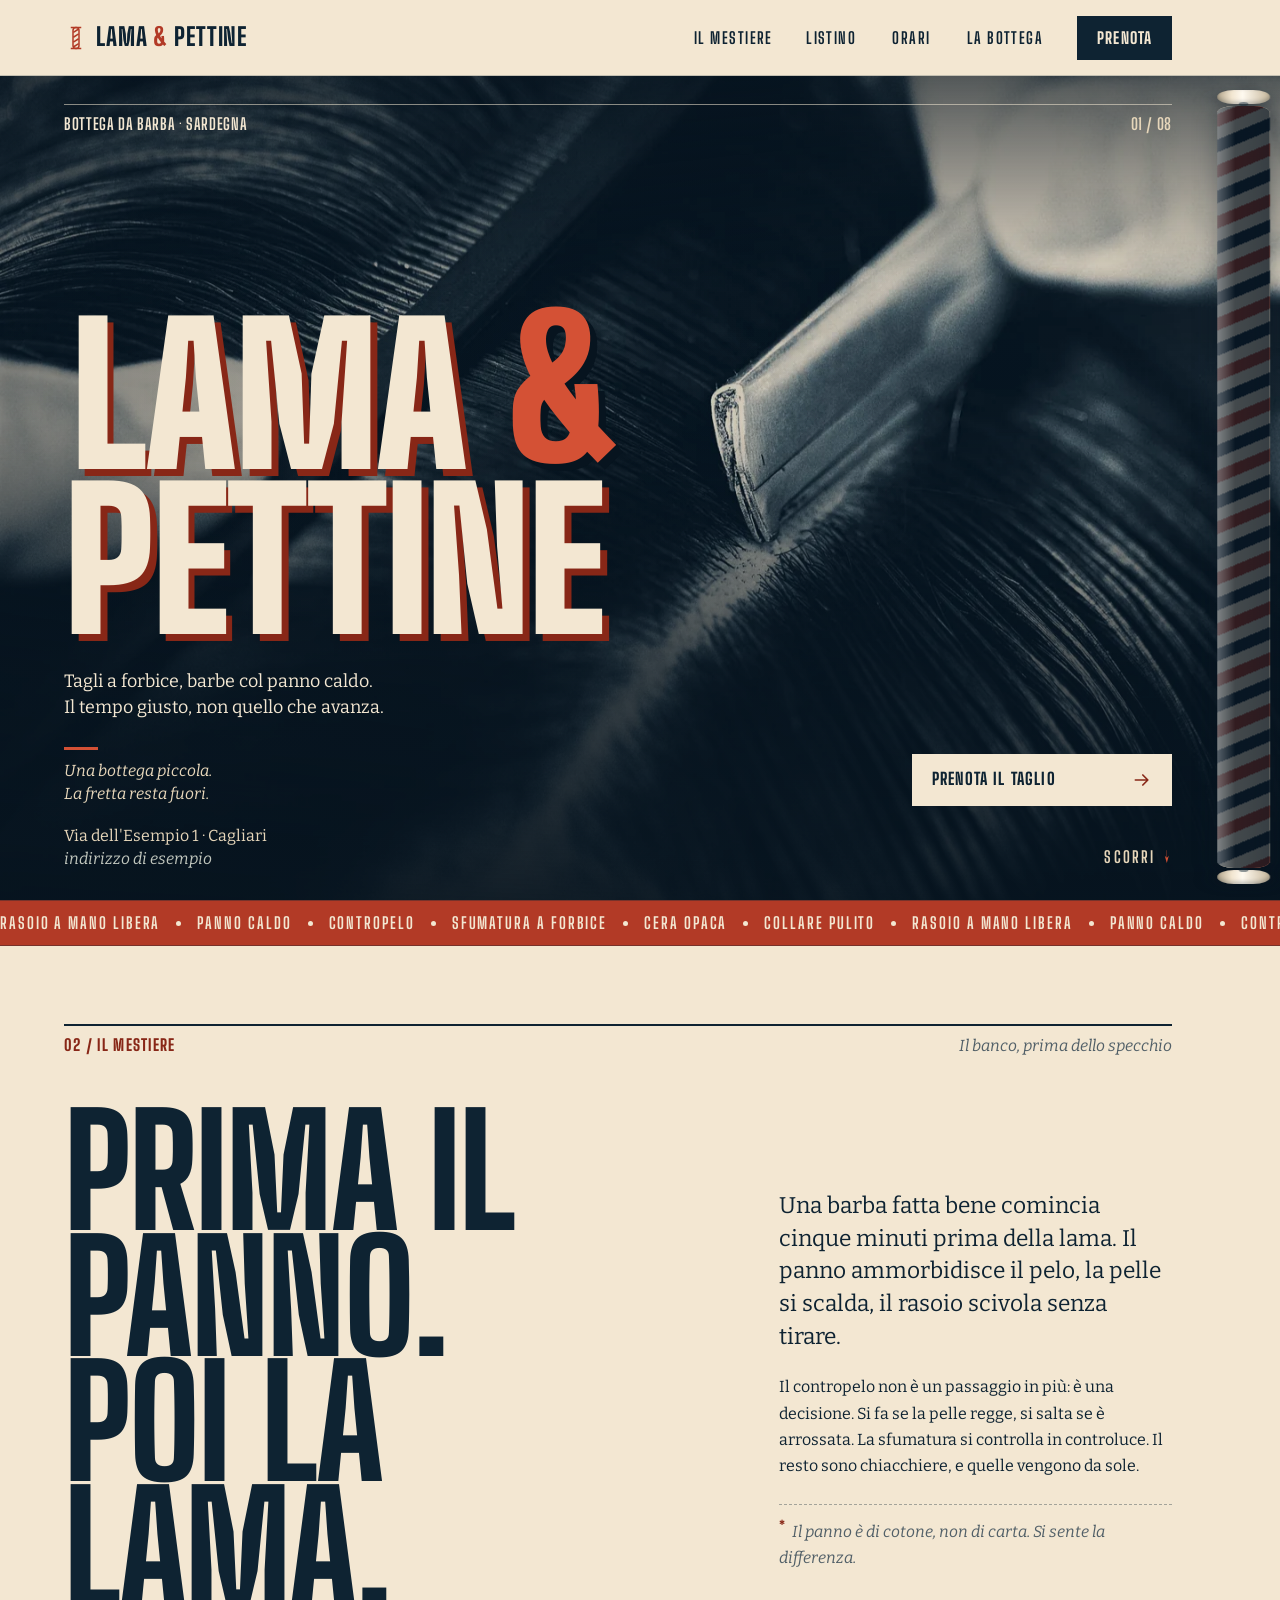
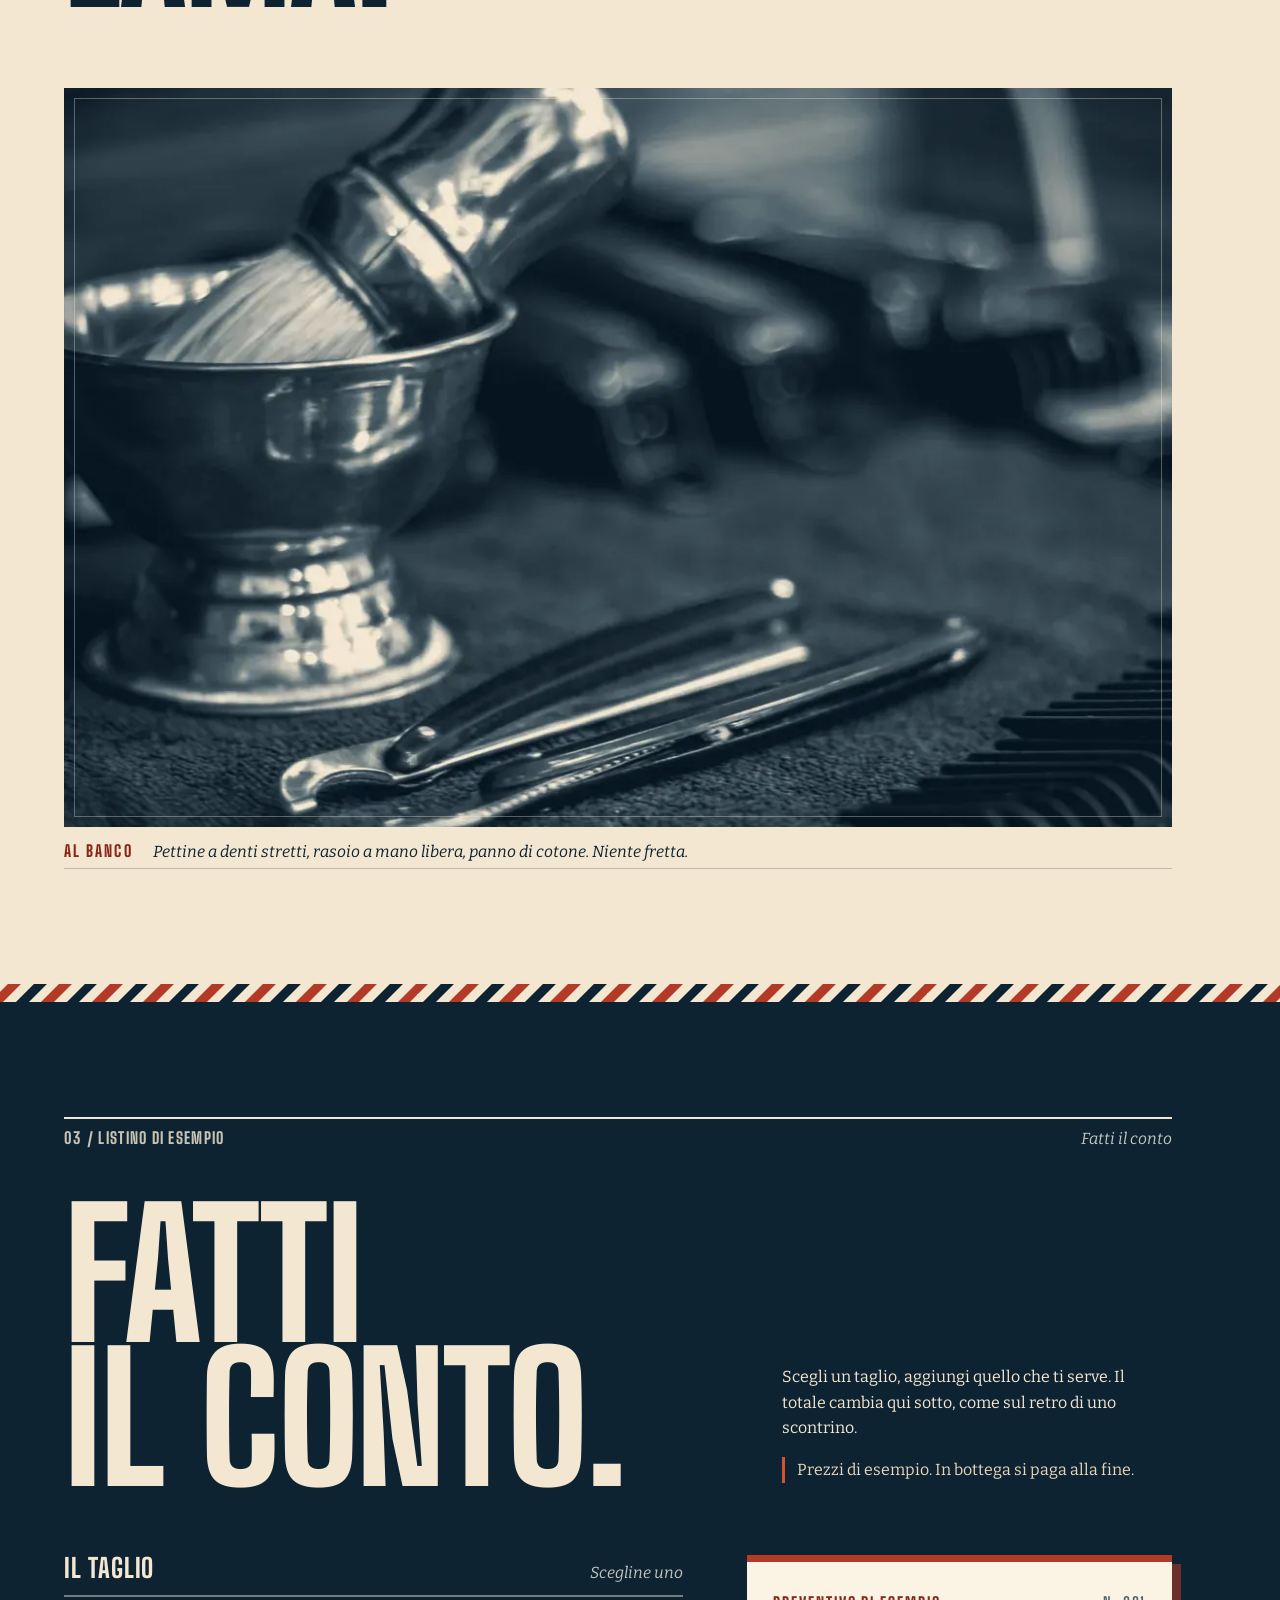
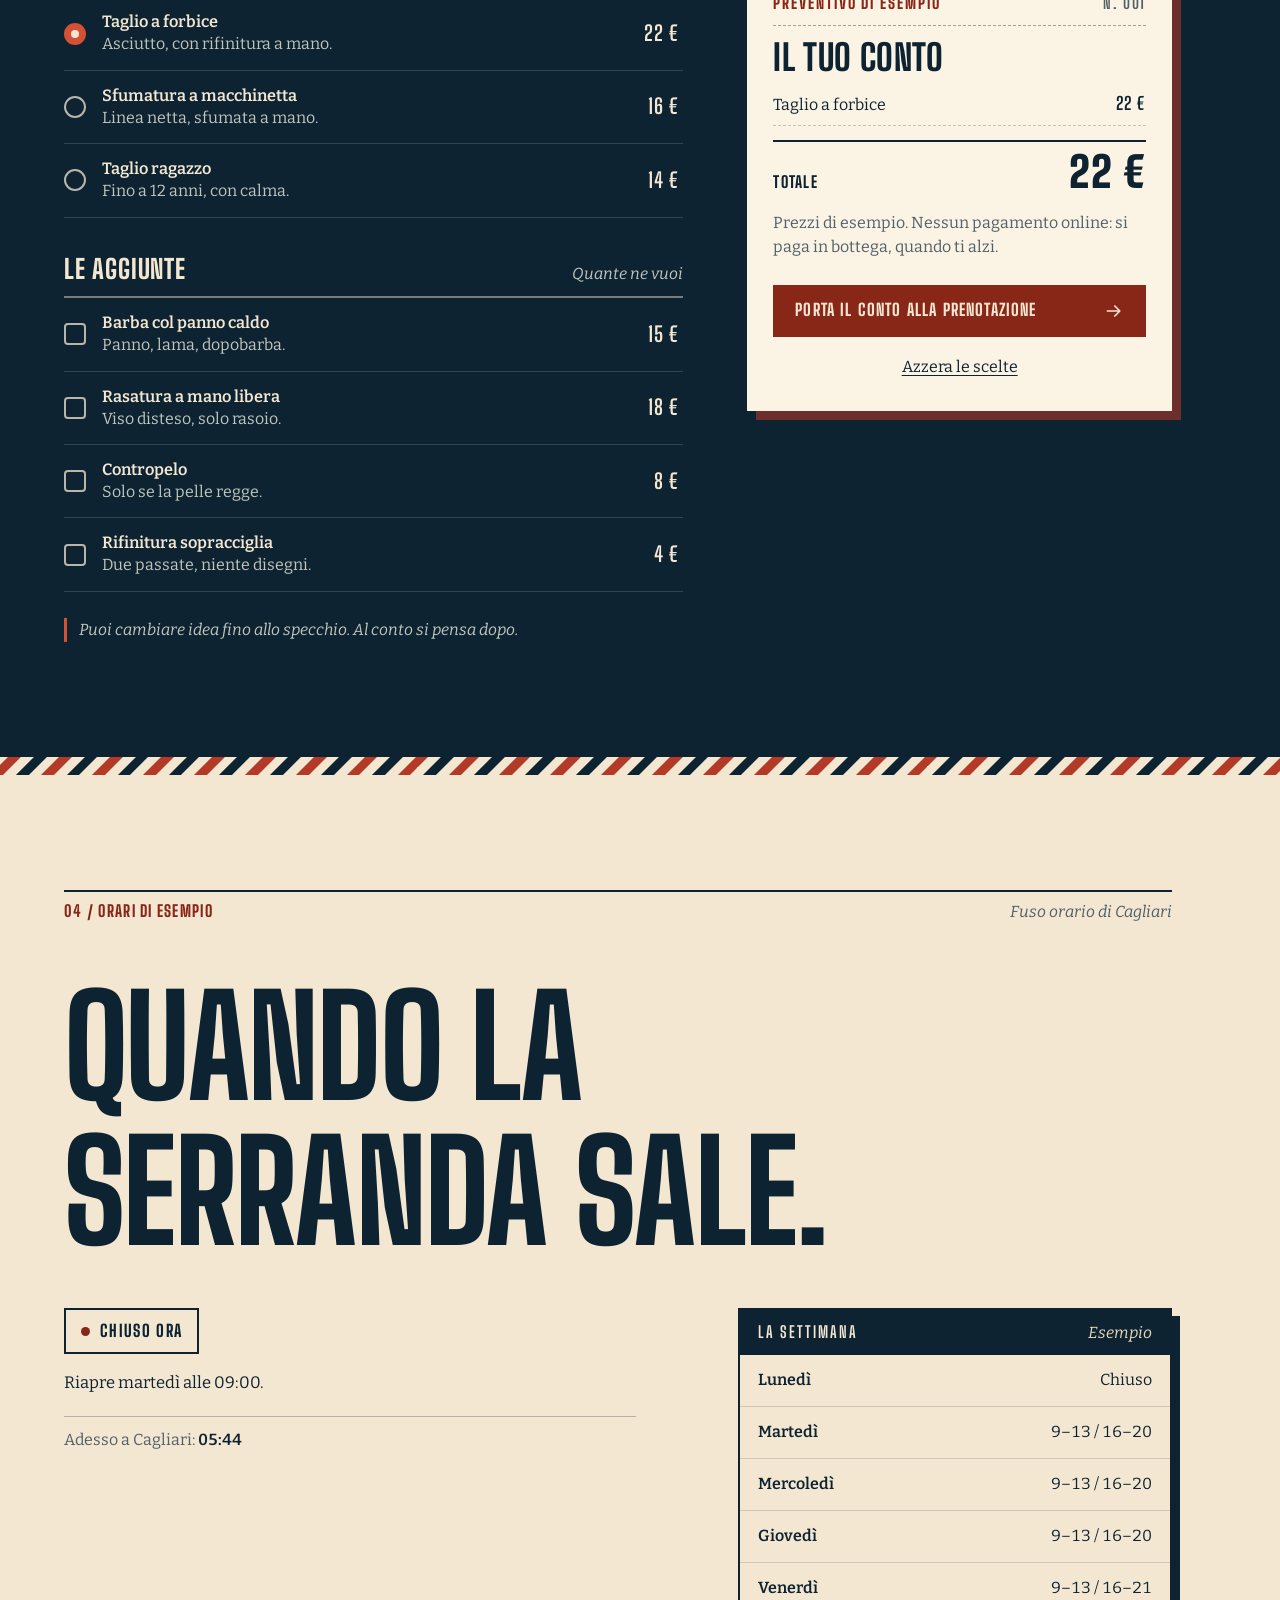
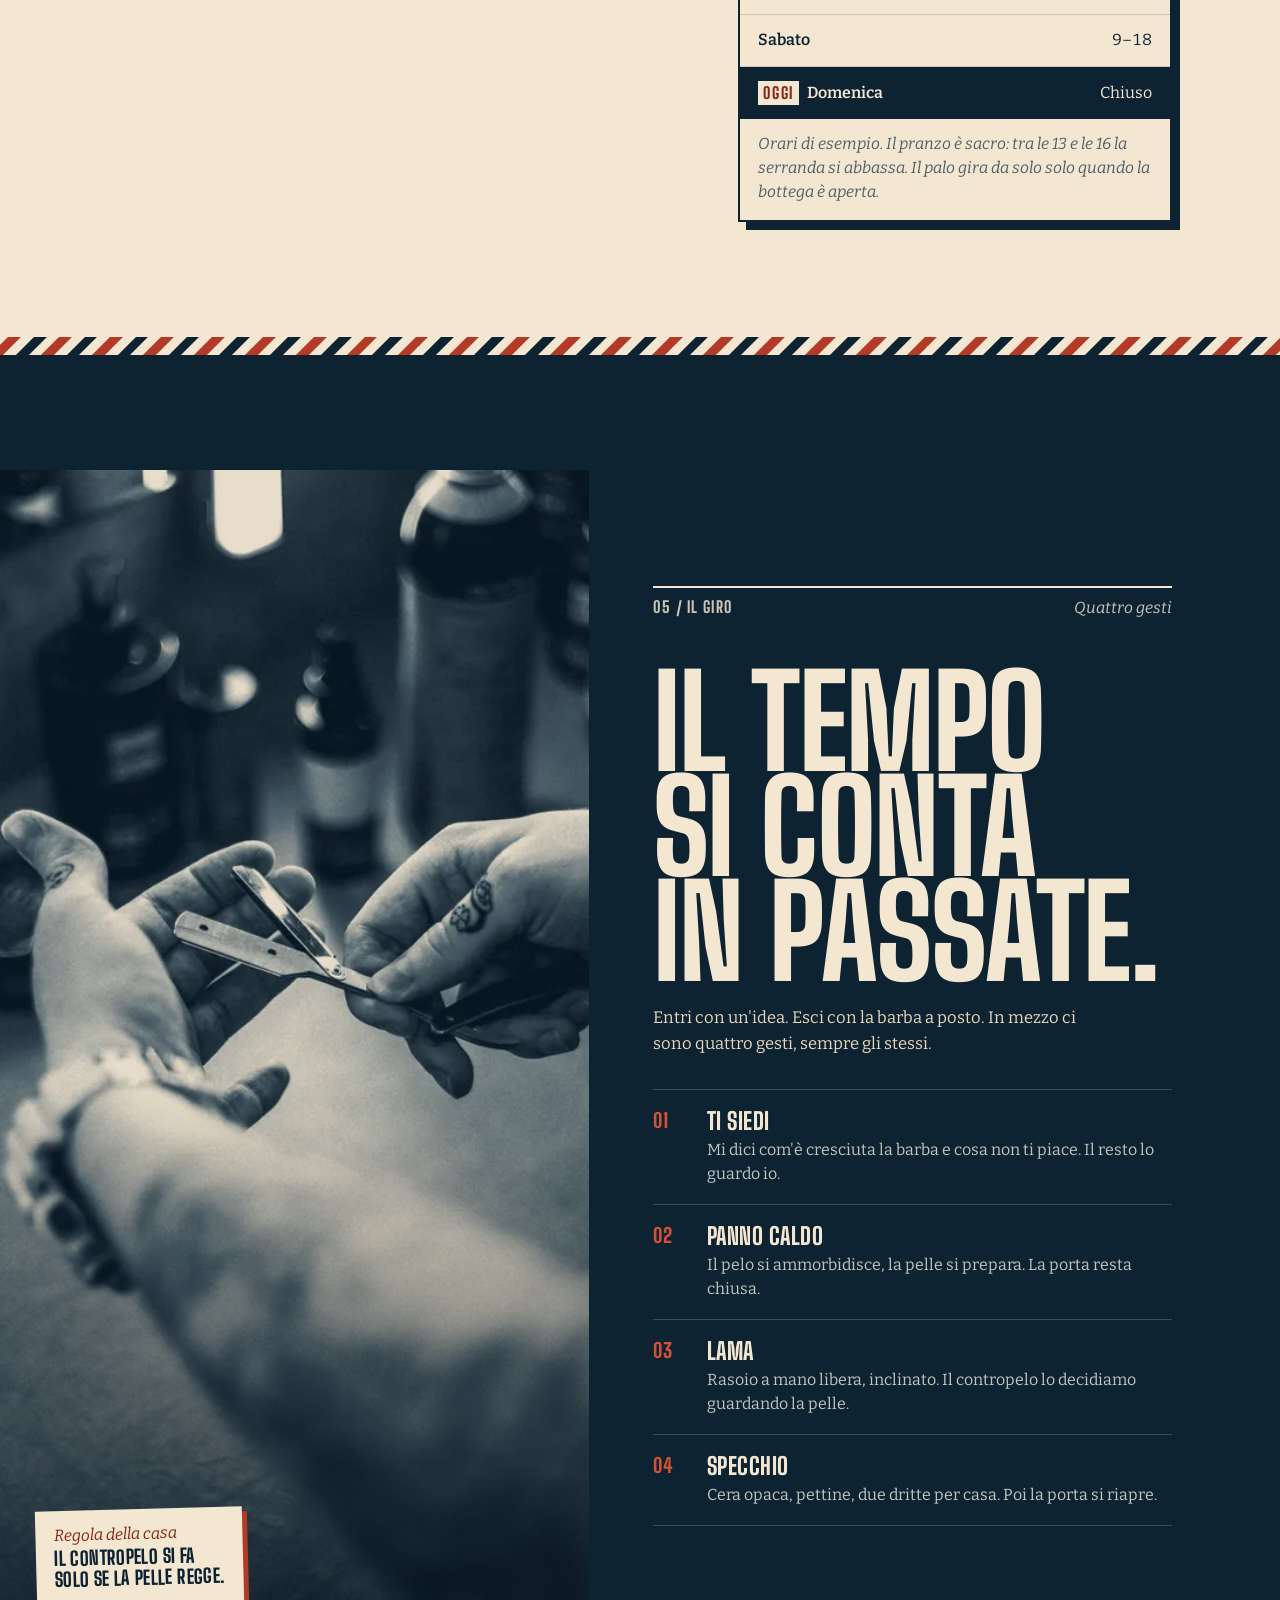
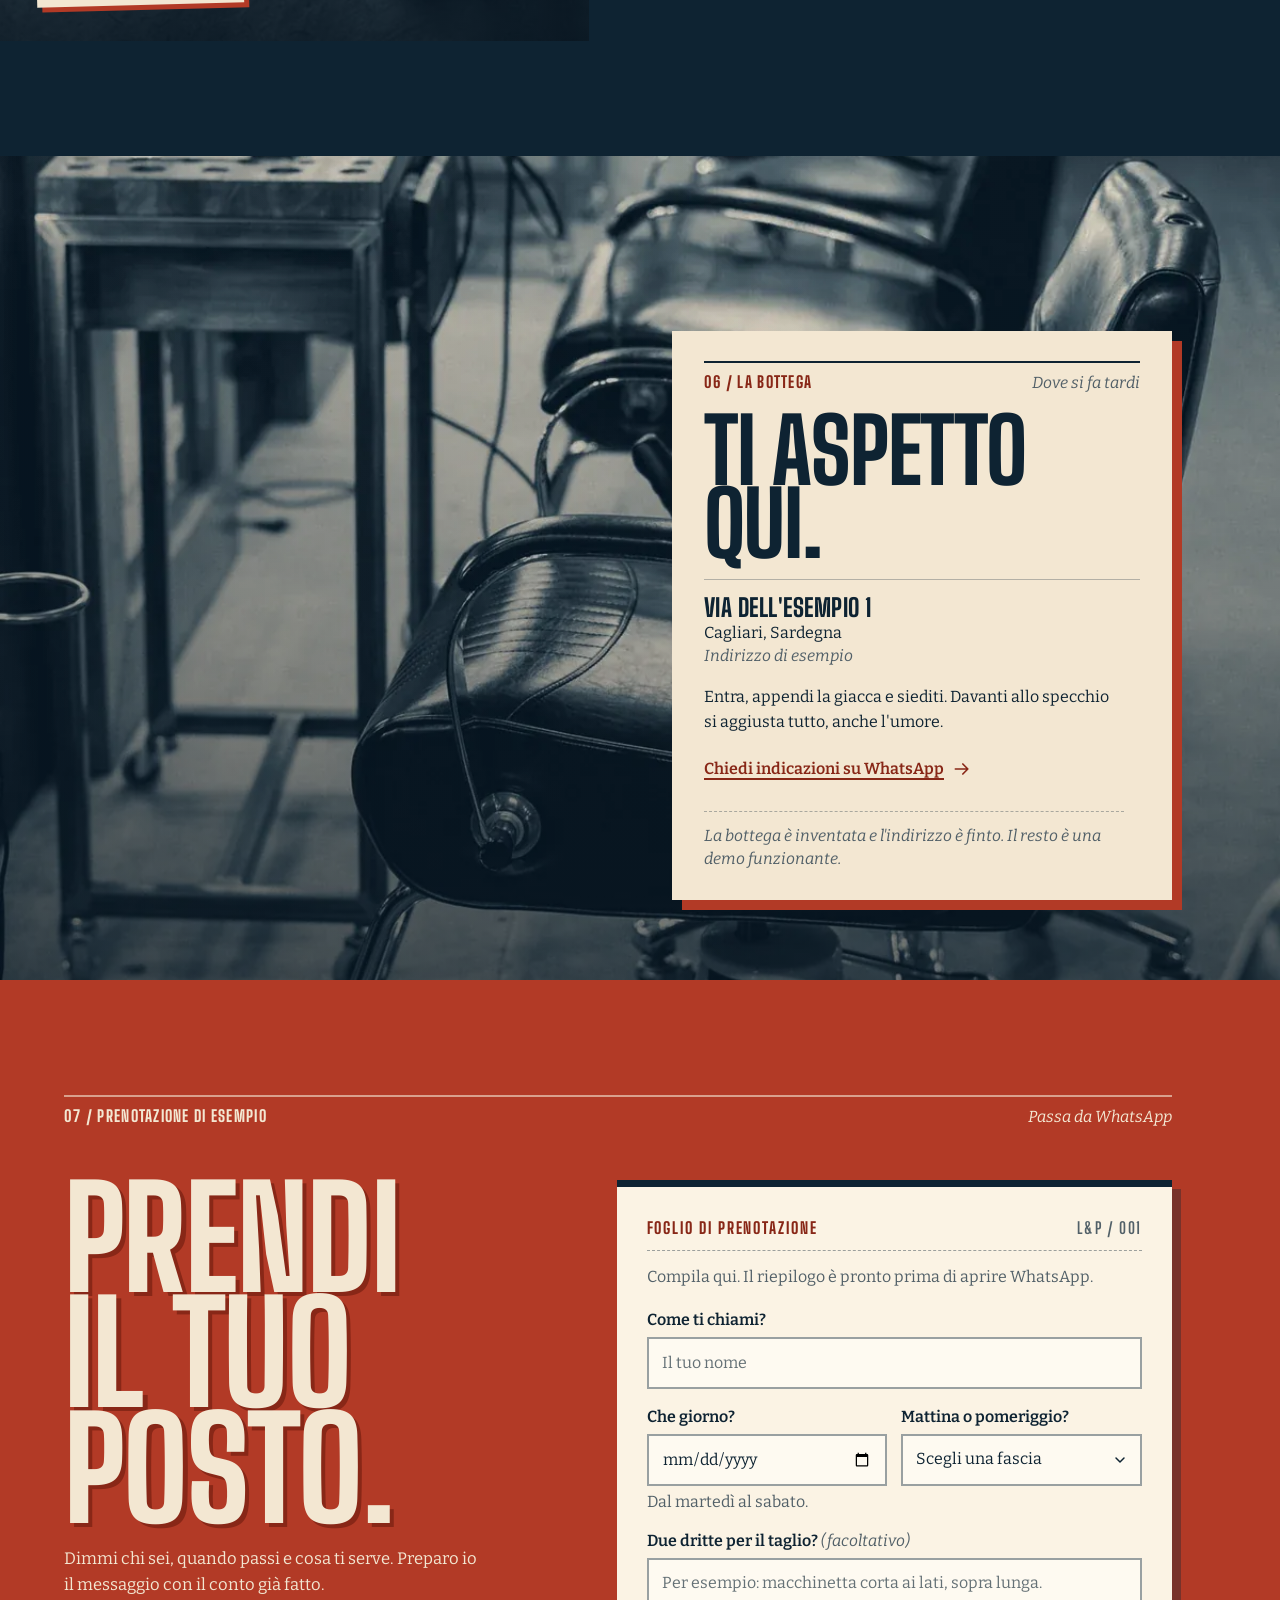
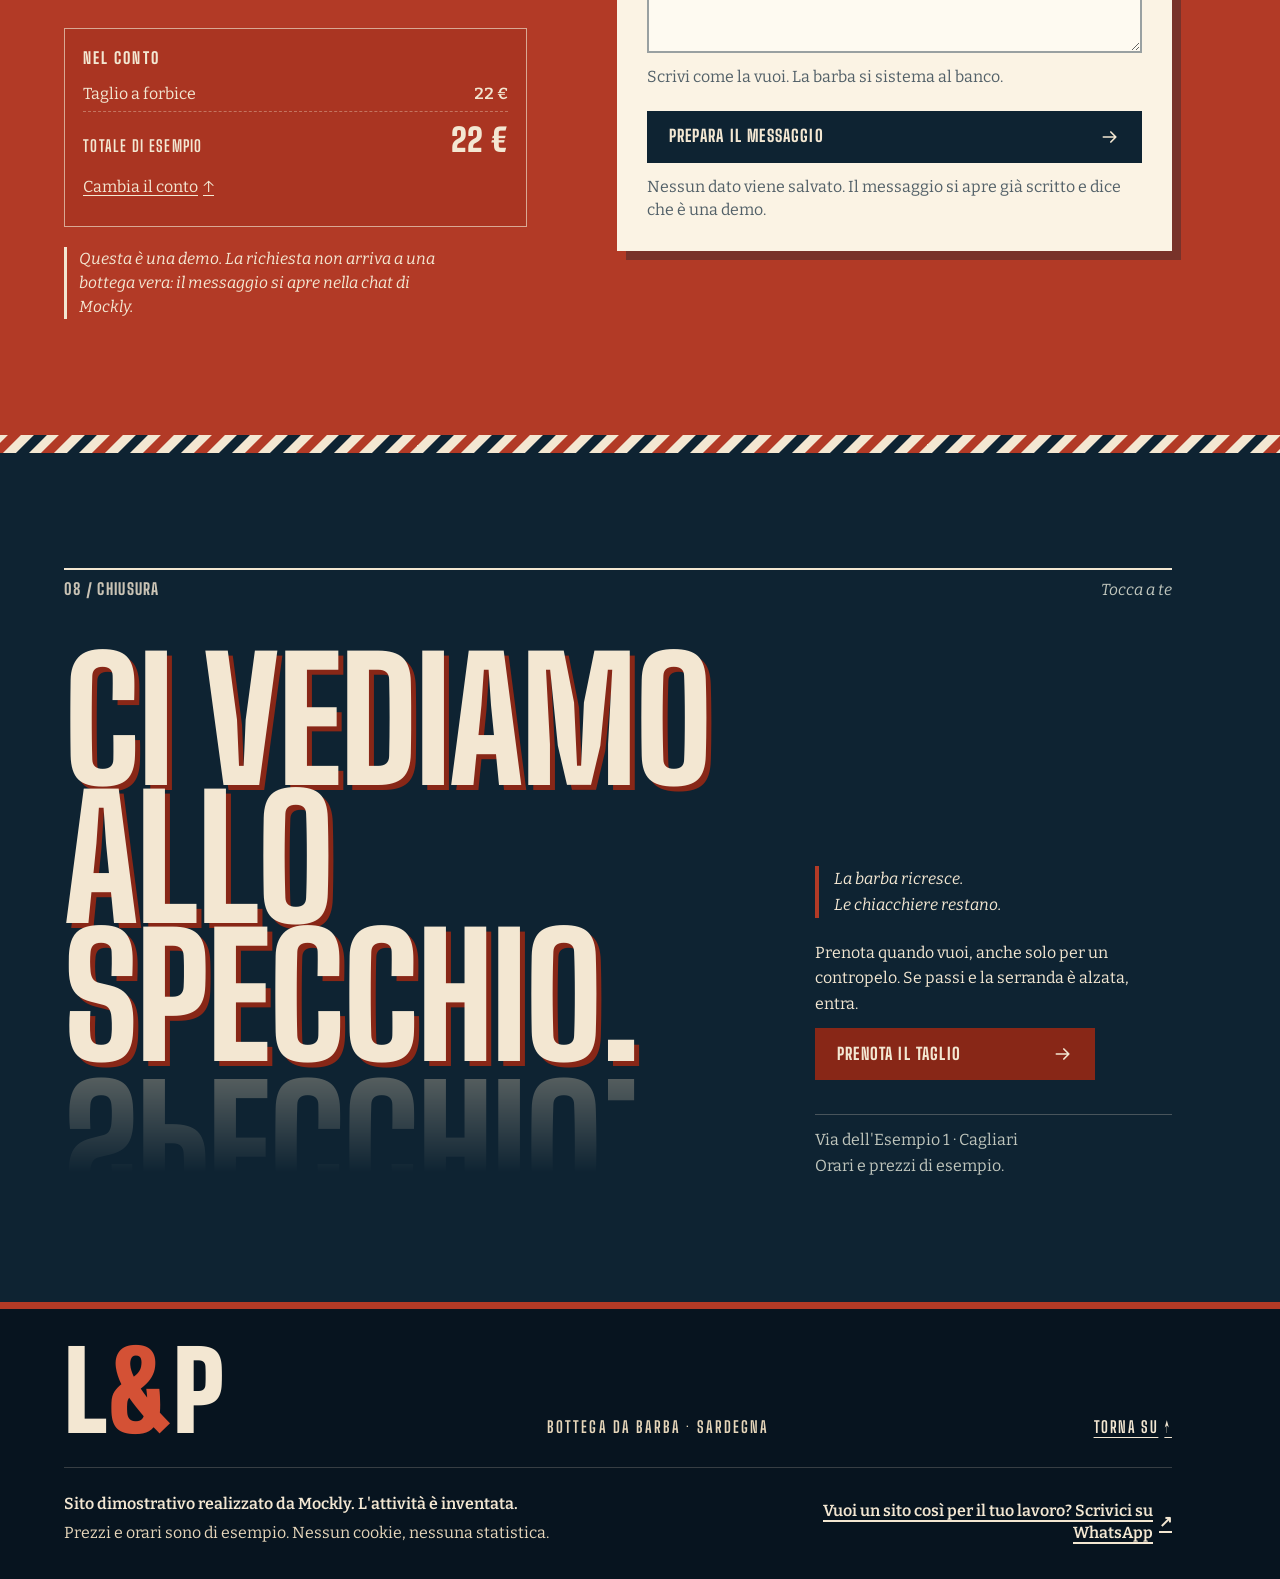
==== commit 345baf01: "Rifinitura demo barberia: palo, conto, finale e testi leggibili Co-Authored-By: Claude Opus 5.5 <nor" ====
--- a/index.html
+++ b/index.html
@@ -10,17 +10,18 @@
 
   <meta property="og:type" content="website">
   <meta property="og:locale" content="it_IT">
+  <meta property="og:url" content="https://mockly-website.github.io/barber/">
   <meta property="og:site_name" content="Lama &amp; Pettine">
   <meta property="og:title" content="Lama &amp; Pettine — Bottega da barba in Sardegna">
   <meta property="og:description" content="Tagli, barbe col panno caldo e il tempo giusto. Demo di sito per Mockly: attività, prezzi e orari sono inventati.">
-  <meta property="og:image" content="assets/img/anteprima-social.jpg">
+  <meta property="og:image" content="https://mockly-website.github.io/barber/assets/img/anteprima-social.jpg">
   <meta property="og:image:width" content="1200">
   <meta property="og:image:height" content="630">
   <meta property="og:image:alt" content="Foto in duotone blu e crema di mani che tagliano i capelli, con la scritta Lama &amp; Pettine.">
   <meta name="twitter:card" content="summary_large_image">
   <meta name="twitter:title" content="Lama &amp; Pettine — Bottega da barba in Sardegna">
   <meta name="twitter:description" content="Demo di sito per una bottega da barba. Attività, prezzi e orari sono inventati.">
-  <meta name="twitter:image" content="assets/img/anteprima-social.jpg">
+  <meta name="twitter:image" content="https://mockly-website.github.io/barber/assets/img/anteprima-social.jpg">
 
   <link rel="icon" href="assets/icons/favicon.svg" type="image/svg+xml">
   <link rel="apple-touch-icon" href="assets/icons/apple-touch-icon.png">
@@ -113,7 +114,7 @@
       <div class="hero-inner">
         <div class="hero-top">
           <p class="hero-kicker">Bottega da barba · Sardegna</p>
-          <p class="hero-issue">Manifesto 01 / 08</p>
+          <p class="hero-issue">01 / 08</p>
         </div>
 
         <div class="hero-main">
@@ -173,8 +174,8 @@
         <figure class="banco reveal" data-reveal>
           <div class="banco-media">
             <img src="assets/img/banco-900.webp"
-                 srcset="assets/img/banco-480.webp 480w, assets/img/banco-900.webp 900w, assets/img/banco-1400.webp 1400w"
-                 sizes="(min-width: 900px) 92vw, 100vw" width="1400" height="933"
+                 srcset="assets/img/banco-480.webp 480w, assets/img/banco-900.webp 900w, assets/img/banco-1140.webp 1140w"
+                 sizes="(min-width: 900px) 92vw, 100vw" width="1140" height="760"
                  alt="Rasoio a mano libera, pettini e pennello da barba appoggiati su un panno scuro." loading="lazy" decoding="async">
           </div>
           <figcaption>
@@ -185,6 +186,8 @@
       </div>
     </section>
 
+    <div class="stripe-band" aria-hidden="true"><span></span></div>
+
     <section class="listino poster poster--dark" id="listino" aria-labelledby="listino-title">
       <div class="section-inner">
         <header class="poster-head reveal">
@@ -312,6 +315,8 @@
         </div>
       </div>
     </section>
+
+    <div class="stripe-band" aria-hidden="true"><span></span></div>
 
     <section class="orari poster poster--cream" id="orari" aria-labelledby="orari-title">
       <div class="section-inner">
@@ -346,11 +351,13 @@
               <li data-day="6"><span class="day"><span class="today-flag">Oggi</span>Sabato</span><span class="hours">9–18</span></li>
               <li data-day="0"><span class="day"><span class="today-flag">Oggi</span>Domenica</span><span class="hours">Chiuso</span></li>
             </ul>
-            <p class="orari-note">Orari di esempio. Il pranzo è sacro: tra le 13 e le 16 la serranda si abbassa.</p>
-          </div>
-        </div>
-      </div>
-    </section>
+            <p class="orari-note">Orari di esempio. Il pranzo è sacro: tra le 13 e le 16 la serranda si abbassa. Il palo gira da solo solo quando la bottega è aperta.</p>
+          </div>
+        </div>
+      </div>
+    </section>
+
+    <div class="stripe-band" aria-hidden="true"><span></span></div>
 
     <section class="rito poster poster--dark" id="rito" aria-labelledby="rito-title">
       <div class="rito-media">
@@ -405,8 +412,8 @@
     <section class="bottega" id="bottega" aria-labelledby="bottega-title">
       <div class="bottega-media">
         <img src="assets/img/bottega-960.webp"
-             srcset="assets/img/bottega-640.webp 640w, assets/img/bottega-960.webp 960w, assets/img/bottega-1440.webp 1440w"
-             sizes="100vw" width="1440" height="1800"
+             srcset="assets/img/bottega-640.webp 640w, assets/img/bottega-960.webp 960w, assets/img/bottega-1200.webp 1200w"
+             sizes="100vw" width="1200" height="1500"
              alt="Poltrone da barbiere allineate davanti agli specchi in una bottega." loading="lazy" decoding="async">
       </div>
       <div class="bottega-card reveal" data-reveal>
@@ -476,8 +483,8 @@
                 <label for="fascia">Mattina o pomeriggio?</label>
                 <select id="fascia" name="fascia" required aria-describedby="errore-fascia">
                   <option value="">Scegli una fascia</option>
-                  <option value="Mattina, 9–13">Mattina, 9–13</option>
-                  <option value="Pomeriggio, 16–20">Pomeriggio, 16–20</option>
+                  <option value="Mattina">Mattina</option>
+                  <option value="Pomeriggio">Pomeriggio</option>
                 </select>
                 <p class="field-error" id="errore-fascia"></p>
               </div>
@@ -511,15 +518,17 @@
       </div>
     </section>
 
-    <section class="chiusura poster poster--cream" id="chiusura" aria-labelledby="chiusura-title">
+    <div class="stripe-band" aria-hidden="true"><span></span></div>
+
+    <section class="chiusura poster poster--dark" id="chiusura" aria-labelledby="chiusura-title">
       <div class="section-inner">
         <header class="poster-head reveal">
           <p class="poster-label">08 / Chiusura</p>
-          <p class="poster-side">Il prossimo giro è il tuo</p>
+          <p class="poster-side">Tocca a te</p>
         </header>
 
         <div class="chiusura-grid">
-          <h2 class="display display--chiusura reveal" id="chiusura-title" data-reveal>Ci vediamo<br>allo specchio.</h2>
+          <h2 class="display display--chiusura reveal" id="chiusura-title" data-reveal>Ci vediamo<br>allo <span class="specchio">specchio.<span class="specchio-riflesso" aria-hidden="true">specchio.</span></span></h2>
           <div class="chiusura-copy reveal" data-reveal>
             <p class="chiusura-quote">La barba ricresce.<br>Le chiacchiere restano.</p>
             <p>Prenota quando vuoi, anche solo per un contropelo. Se passi e la serranda è alzata, entra.</p>
@@ -550,7 +559,7 @@
   </footer>
 
   <a class="thumb-cta" href="#prenota" aria-label="Prenota il taglio: vai al modulo di prenotazione">
-    <span class="thumb-cta-copy"><span>Prendi il tuo posto</span><small>Demo · si apre su WhatsApp</small></span>
+    <span class="thumb-cta-copy"><span>Il tuo conto: <span id="thumb-totale">22 €</span></span><small>Prezzo di esempio</small></span>
     <span class="thumb-cta-action">Prenota <svg aria-hidden="true" viewBox="0 0 24 24"><path d="M4 12h15M13 6l6 6-6 6"/></svg></span>
   </a>
 
--- a/styles.css
+++ b/styles.css
@@ -203,7 +203,6 @@
    -------------------------------------------------------------------------- */
 
 .pole-progress {
-  --pole-lit: 0%;
   position: fixed;
   z-index: 80;
   top: calc(var(--header-h) + 14px);
@@ -214,6 +213,8 @@
   flex-direction: column;
   pointer-events: none;
   filter: drop-shadow(0 3px 5px rgba(7, 20, 31, 0.35));
+  transform-origin: 100% 50%;
+  will-change: transform;
 }
 
 @media (min-width: 900px) {
@@ -276,7 +277,7 @@
 
 .pole-stripes {
   position: absolute;
-  inset: -100% 0;
+  inset: -56px 0;
   background: repeating-linear-gradient(
     135deg,
     var(--red) 0 9px,
@@ -284,7 +285,6 @@
     var(--ink) 18px 27px,
     var(--cream) 27px 36px
   );
-  transform: translate3d(0, var(--pole-shift, 0px), 0);
   will-change: transform;
 }
 
@@ -292,7 +292,8 @@
   position: absolute;
   inset: 0;
   background: rgba(7, 20, 31, 0.74);
-  clip-path: inset(var(--pole-lit) 0 0 0);
+  transform-origin: 50% 100%;
+  will-change: transform;
 }
 
 .pole-gloss {
@@ -304,6 +305,28 @@
     rgba(255, 255, 255, 0) 34%,
     rgba(7, 20, 31, 0.2) 100%
   );
+}
+
+/* Le stesse strisce del palo fanno da giunta fra un manifesto e l'altro. */
+.stripe-band {
+  position: relative;
+  z-index: 1;
+  height: 14px;
+  overflow: hidden;
+  background: var(--cream);
+}
+
+.stripe-band span {
+  position: absolute;
+  inset: 0 -56px;
+  background: repeating-linear-gradient(
+    135deg,
+    var(--red) 0 9px,
+    var(--cream) 9px 18px,
+    var(--ink) 18px 27px,
+    var(--cream) 27px 36px
+  );
+  will-change: transform;
 }
 
 /* --------------------------------------------------------------------------
@@ -392,7 +415,7 @@
   background: transparent;
   color: var(--ink);
   font-family: var(--display);
-  font-size: 0.95rem;
+  font-size: 1rem;
   font-weight: 800;
   letter-spacing: 0.09em;
   text-transform: uppercase;
@@ -436,7 +459,7 @@
     gap: clamp(20px, 2.6vw, 38px);
     margin-left: auto;
     font-family: var(--display);
-    font-size: 0.98rem;
+    font-size: 1rem;
     font-weight: 700;
     letter-spacing: 0.09em;
     text-transform: uppercase;
@@ -446,6 +469,8 @@
     position: relative;
     display: inline-flex;
     align-items: center;
+    justify-content: center;
+    min-width: 44px;
     min-height: 44px;
     text-decoration: none;
   }
@@ -475,7 +500,7 @@
     background: var(--ink);
     color: var(--cream);
     border-color: var(--ink);
-    font-size: 0.98rem;
+    font-size: 1rem;
   }
 
   .button--header:hover {
@@ -678,6 +703,15 @@
   color: var(--red-deep);
 }
 
+@keyframes menu-in {
+  from {
+    transform: translateX(100%);
+  }
+  to {
+    transform: translateX(0);
+  }
+}
+
 @keyframes spin {
   to {
     transform: rotate(360deg);
@@ -732,6 +766,7 @@
 
 .menu-top .poster-label {
   color: var(--cream);
+  font-family: var(--display);
   opacity: 0.7;
 }
 
@@ -797,7 +832,7 @@
   flex: none;
   color: var(--red-bright);
   font-family: var(--body);
-  font-size: 0.85rem;
+  font-size: 1rem;
   font-weight: 600;
   letter-spacing: 0.06em;
 }
@@ -886,9 +921,9 @@
 .poster-label {
   margin: 0;
   color: var(--red-deep);
-  font-size: 0.82rem;
+  font-size: 1rem;
   font-weight: 800;
-  letter-spacing: 0.13em;
+  letter-spacing: 0.08em;
   line-height: 1.3;
 }
 
@@ -903,7 +938,7 @@
   margin: 0;
   color: var(--muted-cream);
   font-family: var(--body);
-  font-size: 0.82rem;
+  font-size: 1rem;
   font-style: italic;
   font-weight: 400;
   letter-spacing: 0;
@@ -1053,7 +1088,7 @@
   width: 100%;
   max-width: var(--maxw);
   margin-inline: auto;
-  padding: 18px var(--gutter-right) 20px var(--gutter);
+  padding: 18px calc(var(--gutter-right) + 18px) 20px var(--gutter);
 }
 
 .hero-top {
@@ -1064,9 +1099,9 @@
   padding-top: 9px;
   border-top: 1px solid rgba(243, 231, 210, 0.55);
   font-family: var(--display);
-  font-size: 0.78rem;
+  font-size: 1rem;
   font-weight: 700;
-  letter-spacing: 0.14em;
+  letter-spacing: 0.04em;
   line-height: 1.3;
   text-transform: uppercase;
 }
@@ -1074,6 +1109,7 @@
 .hero-kicker,
 .hero-issue {
   margin: 0;
+  white-space: nowrap;
 }
 
 .hero-issue {
@@ -1092,8 +1128,9 @@
   font-family: var(--display);
   font-size: clamp(4.35rem, 22vw, 13.5rem);
   font-weight: 900;
-  line-height: 0.76;
-  letter-spacing: -0.018em;
+  line-height: 0.86;
+  letter-spacing: -0.012em;
+  text-shadow: 0.035em 0.035em 0 var(--red-deep);
   text-transform: uppercase;
   text-wrap: nowrap;
 }
@@ -1109,6 +1146,7 @@
 .hero-amp {
   display: inline-block;
   color: var(--red-bright);
+  text-shadow: 0.035em 0.035em 0 var(--ink-deep);
   transform: translateY(-0.035em);
 }
 
@@ -1129,7 +1167,7 @@
 
 .hero-note {
   color: var(--cream-deep);
-  font-size: 0.95rem;
+  font-size: 1rem;
   font-style: italic;
   line-height: 1.45;
 }
@@ -1144,7 +1182,7 @@
 
 .hero-address {
   color: var(--cream-deep);
-  font-size: 0.82rem;
+  font-size: 1rem;
   line-height: 1.45;
 }
 
@@ -1204,7 +1242,7 @@
 
   .hero-address {
     max-width: 240px;
-    font-size: 0.8rem;
+    font-size: 1rem;
   }
 
   .hero-scroll {
@@ -1213,7 +1251,7 @@
     gap: 8px;
     color: var(--cream-deep);
     font-family: var(--display);
-    font-size: 0.78rem;
+    font-size: 1rem;
     font-weight: 700;
     letter-spacing: 0.14em;
     text-transform: uppercase;
@@ -1249,7 +1287,7 @@
 .ticker-track span {
   margin-right: 16px;
   font-family: var(--display);
-  font-size: 0.88rem;
+  font-size: 1rem;
   font-weight: 700;
   letter-spacing: 0.12em;
   line-height: 1;
@@ -1317,7 +1355,7 @@
   padding-top: 14px;
   border-top: 1px dashed rgba(14, 35, 50, 0.35);
   color: var(--muted-cream);
-  font-size: 0.95rem;
+  font-size: 1rem;
   font-style: italic;
 }
 
@@ -1367,7 +1405,7 @@
   gap: 4px;
   padding: 12px 0 4px;
   border-bottom: 1px solid rgba(14, 35, 50, 0.22);
-  font-size: 0.95rem;
+  font-size: 1rem;
   font-style: italic;
   line-height: 1.5;
 }
@@ -1375,7 +1413,7 @@
 .fig-label {
   color: var(--red-deep);
   font-family: var(--display);
-  font-size: 0.78rem;
+  font-size: 1rem;
   font-style: normal;
   font-weight: 800;
   letter-spacing: 0.13em;
@@ -1473,7 +1511,7 @@
 .service-group legend span {
   color: var(--muted-ink);
   font-family: var(--body);
-  font-size: 0.82rem;
+  font-size: 1rem;
   font-style: italic;
   font-weight: 400;
   letter-spacing: 0;
@@ -1587,7 +1625,7 @@
 .service-desc {
   display: block;
   color: var(--muted-ink);
-  font-size: 0.94rem;
+  font-size: 1rem;
   line-height: 1.4;
 }
 
@@ -1607,7 +1645,7 @@
   padding-left: 12px;
   border-left: 3px solid var(--red-bright);
   color: var(--muted-ink);
-  font-size: 0.95rem;
+  font-size: 1rem;
   font-style: italic;
   line-height: 1.5;
 }
@@ -1635,7 +1673,7 @@
 .receipt-kicker {
   color: var(--red-deep);
   font-family: var(--display);
-  font-size: 0.78rem;
+  font-size: 1rem;
   font-weight: 800;
   letter-spacing: 0.12em;
   text-transform: uppercase;
@@ -1644,7 +1682,7 @@
 .receipt-number {
   color: var(--muted-cream);
   font-family: var(--display);
-  font-size: 0.82rem;
+  font-size: 1rem;
   font-weight: 700;
   letter-spacing: 0.1em;
 }
@@ -1671,7 +1709,7 @@
   gap: 12px;
   padding: 9px 0;
   border-bottom: 1px dashed rgba(14, 35, 50, 0.24);
-  font-size: 0.98rem;
+  font-size: 1rem;
   line-height: 1.4;
 }
 
@@ -1739,7 +1777,7 @@
 .receipt-note {
   margin: 16px 0 22px;
   color: var(--muted-cream);
-  font-size: 0.92rem;
+  font-size: 1rem;
   line-height: 1.5;
 }
 
@@ -1859,7 +1897,7 @@
   padding-top: 10px;
   border-top: 1px solid rgba(14, 35, 50, 0.28);
   color: var(--muted-cream);
-  font-size: 0.95rem;
+  font-size: 1rem;
   font-variant-numeric: tabular-nums;
 }
 
@@ -1883,7 +1921,7 @@
   background: var(--ink);
   color: var(--cream);
   font-family: var(--display);
-  font-size: 0.82rem;
+  font-size: 1rem;
   font-weight: 700;
   letter-spacing: 0.12em;
   text-transform: uppercase;
@@ -1892,7 +1930,7 @@
 .orari-card-head p:last-child {
   color: var(--cream-deep);
   font-family: var(--body);
-  font-size: 0.78rem;
+  font-size: 1rem;
   font-style: italic;
   font-weight: 400;
   letter-spacing: 0;
@@ -1923,13 +1961,13 @@
   display: flex;
   align-items: center;
   gap: 8px;
-  font-size: 0.98rem;
+  font-size: 1rem;
   font-weight: 600;
   line-height: 1.3;
 }
 
 .hours {
-  font-size: 0.94rem;
+  font-size: 1rem;
   font-variant-numeric: tabular-nums;
   line-height: 1.3;
   text-align: right;
@@ -1942,7 +1980,7 @@
   background: var(--cream);
   color: var(--red-deep);
   font-family: var(--display);
-  font-size: 0.64rem;
+  font-size: 1rem;
   font-weight: 800;
   letter-spacing: 0.1em;
   line-height: 1.3;
@@ -1961,7 +1999,7 @@
 .orari-note {
   padding: 13px 14px 16px;
   color: var(--muted-cream);
-  font-size: 0.9rem;
+  font-size: 1rem;
   font-style: italic;
   line-height: 1.5;
 }
@@ -2052,7 +2090,7 @@
   margin-bottom: 5px;
   color: var(--red-deep);
   font-family: var(--body);
-  font-size: 0.76rem;
+  font-size: 1rem;
   font-style: italic;
   font-weight: 400;
   letter-spacing: 0;
@@ -2118,7 +2156,7 @@
 .rito-steps p {
   margin-top: 4px;
   color: var(--muted-ink);
-  font-size: 0.95rem;
+  font-size: 1rem;
   line-height: 1.5;
 }
 
@@ -2156,47 +2194,37 @@
 .bottega {
   position: relative;
   isolation: isolate;
-  display: flex;
-  align-items: flex-end;
-  min-height: calc(100svh - var(--header-h));
   overflow: clip;
-  padding: clamp(48px, 9vw, 110px) var(--gutter-right) clamp(42px, 7vw, 90px)
-    var(--gutter);
+  padding-bottom: clamp(42px, 7vw, 90px);
   background: var(--ink);
   color: var(--cream);
 }
 
 .bottega-media {
-  position: absolute;
-  z-index: -2;
-  inset: 0;
+  position: relative;
+  height: 58svh;
 }
 
 .bottega-media img {
   width: 100%;
   height: 100%;
   object-fit: cover;
-  object-position: 50% 56%;
+  object-position: 62% 62%;
 }
 
 .bottega::after {
   content: "";
+  display: none;
   position: absolute;
   z-index: -1;
   inset: 0;
-  background:
-    linear-gradient(
-      180deg,
-      rgba(7, 20, 31, 0.16) 0%,
-      rgba(7, 20, 31, 0.45) 48%,
-      rgba(7, 20, 31, 0.82) 100%
-    ),
-    linear-gradient(90deg, rgba(7, 20, 31, 0.52) 0%, rgba(7, 20, 31, 0) 75%);
 }
 
 .bottega-card {
-  width: 100%;
+  position: relative;
+  width: auto;
   max-width: 540px;
+  margin: -84px var(--gutter-right) 0 var(--gutter);
   padding: 24px 22px 26px;
   background: var(--cream);
   color: var(--ink);
@@ -2221,7 +2249,7 @@
 
 .bottega-card address > span {
   display: block;
-  font-size: 0.98rem;
+  font-size: 1rem;
 }
 
 .address-big {
@@ -2235,13 +2263,13 @@
 
 .address-note {
   color: var(--muted-cream);
-  font-size: 0.9rem !important;
+  font-size: 1rem !important;
   font-style: italic;
 }
 
 .bottega-card > p {
   max-width: 42ch;
-  font-size: 0.98rem;
+  font-size: 1rem;
   line-height: 1.55;
 }
 
@@ -2254,26 +2282,36 @@
   padding-top: 12px;
   border-top: 1px dashed rgba(14, 35, 50, 0.32);
   color: var(--muted-cream) !important;
-  font-size: 0.9rem !important;
+  font-size: 1rem !important;
   font-style: italic;
   line-height: 1.45 !important;
 }
 
 @media (min-width: 900px) {
   .bottega {
+    display: flex;
     min-height: calc(100svh - var(--header-h));
     align-items: flex-end;
     justify-content: flex-end;
     padding: 90px var(--gutter-right) 80px var(--gutter);
   }
 
+  .bottega-media {
+    position: absolute;
+    z-index: -2;
+    inset: 0;
+    height: auto;
+  }
+
   .bottega-card {
-    margin-left: auto;
+    width: 100%;
+    margin: 0 0 0 auto;
     max-width: 500px;
     padding: 30px 32px;
   }
 
   .bottega::after {
+    display: block;
     background:
       linear-gradient(
         180deg,
@@ -2312,6 +2350,7 @@
 }
 
 .display--prenota {
+  text-shadow: 0.03em 0.03em 0 var(--red-deep);
   max-width: 11ch;
   font-size: clamp(3.9rem, 13.6vw, 8.8rem);
   color: var(--cream);
@@ -2335,7 +2374,7 @@
 .summary-label {
   color: var(--cream);
   font-family: var(--display);
-  font-size: 0.78rem;
+  font-size: 1rem;
   font-weight: 800;
   letter-spacing: 0.13em;
   text-transform: uppercase;
@@ -2352,7 +2391,7 @@
   gap: 12px;
   padding: 5px 0;
   border-bottom: 1px dashed rgba(243, 231, 210, 0.35);
-  font-size: 0.96rem;
+  font-size: 1rem;
   line-height: 1.4;
 }
 
@@ -2365,7 +2404,7 @@
 .summary-empty {
   padding: 6px 0;
   color: var(--cream);
-  font-size: 0.96rem;
+  font-size: 1rem;
   font-style: italic;
 }
 
@@ -2379,7 +2418,7 @@
 
 .summary-total span {
   font-family: var(--display);
-  font-size: 0.82rem;
+  font-size: 1rem;
   font-weight: 700;
   letter-spacing: 0.08em;
   text-transform: uppercase;
@@ -2400,7 +2439,7 @@
   min-height: 44px;
   margin-top: 6px;
   color: var(--cream);
-  font-size: 0.95rem;
+  font-size: 1rem;
   text-decoration: underline;
   text-underline-offset: 3px;
 }
@@ -2442,7 +2481,7 @@
 .form-kicker {
   color: var(--red-deep);
   font-family: var(--display);
-  font-size: 0.78rem;
+  font-size: 1rem;
   font-weight: 800;
   letter-spacing: 0.12em;
   text-transform: uppercase;
@@ -2451,7 +2490,7 @@
 .form-number {
   color: var(--muted-cream);
   font-family: var(--display);
-  font-size: 0.82rem;
+  font-size: 1rem;
   font-weight: 700;
   letter-spacing: 0.1em;
 }
@@ -2478,7 +2517,7 @@
 
 .field label span {
   color: var(--muted-cream);
-  font-size: 0.95rem;
+  font-size: 1rem;
   font-style: italic;
   font-weight: 400;
 }
@@ -2627,7 +2666,7 @@
 .result-note {
   margin-top: 10px;
   color: var(--muted-ink);
-  font-size: 0.95rem;
+  font-size: 1rem;
   line-height: 1.45;
 }
 
@@ -2680,7 +2719,7 @@
    -------------------------------------------------------------------------- */
 
 .chiusura {
-  background: var(--cream);
+  background: var(--ink);
 }
 
 .chiusura-grid {
@@ -2690,7 +2729,45 @@
 
 .display--chiusura {
   max-width: 11ch;
-  font-size: clamp(4rem, 14vw, 10.5rem);
+  margin-bottom: 0.72em;
+  color: var(--cream);
+  font-size: clamp(4.4rem, 19vw, 10.5rem);
+  text-shadow: 0.03em 0.03em 0 var(--red-deep);
+}
+
+.specchio {
+  position: relative;
+  display: block;
+}
+
+/* La scritta si riflette: stesso testo, capovolto, che svanisce verso il basso. */
+.specchio-riflesso {
+  position: absolute;
+  top: 100%;
+  left: 0;
+  margin-top: 0.05em;
+  color: var(--cream-deep);
+  opacity: 0.34;
+  text-shadow: none;
+  transform: scaleY(-1);
+  -webkit-mask-image: linear-gradient(to top, #000 0%, transparent 72%);
+  mask-image: linear-gradient(to top, #000 0%, transparent 72%);
+  pointer-events: none;
+}
+
+.js .reveal .specchio-riflesso {
+  opacity: 0;
+  transition: opacity 1.1s ease 0.45s;
+}
+
+.js .reveal.is-visible .specchio-riflesso {
+  opacity: 0.34;
+}
+
+.chiusura .button--final:hover {
+  background: var(--cream);
+  border-color: var(--cream);
+  color: var(--ink);
 }
 
 .chiusura-quote {
@@ -2712,9 +2789,9 @@
 .chiusura-small {
   margin-top: 14px;
   padding-top: 12px;
-  border-top: 1px solid rgba(14, 35, 50, 0.25);
-  color: var(--muted-cream);
-  font-size: 0.92rem;
+  border-top: 1px solid rgba(243, 231, 210, 0.25);
+  color: var(--muted-ink);
+  font-size: 1rem;
   line-height: 1.5;
 }
 
@@ -2742,7 +2819,7 @@
    -------------------------------------------------------------------------- */
 
 .site-footer {
-  padding-bottom: calc(92px + env(safe-area-inset-bottom));
+  padding-bottom: env(safe-area-inset-bottom);
   background: var(--ink-deep);
   color: var(--cream);
   border-top: 7px solid var(--red);
@@ -2781,7 +2858,7 @@
 .footer-kicker {
   color: var(--cream-deep);
   font-family: var(--display);
-  font-size: 0.8rem;
+  font-size: 1rem;
   font-weight: 700;
   letter-spacing: 0.13em;
   text-transform: uppercase;
@@ -2794,7 +2871,7 @@
   min-height: 44px;
   color: var(--cream);
   font-family: var(--display);
-  font-size: 0.84rem;
+  font-size: 1rem;
   font-weight: 700;
   letter-spacing: 0.1em;
   text-transform: uppercase;
@@ -2810,7 +2887,7 @@
 
 .footer-legal p {
   color: var(--cream-deep);
-  font-size: 0.9rem;
+  font-size: 1rem;
   line-height: 1.5;
 }
 
@@ -2908,11 +2985,16 @@
   text-transform: uppercase;
 }
 
+#thumb-totale {
+  display: inline-block;
+  font-variant-numeric: tabular-nums;
+}
+
 .thumb-cta-copy small {
   display: block;
   margin-top: 2px;
   color: var(--muted-cream);
-  font-size: 0.76rem;
+  font-size: 1rem;
   line-height: 1.25;
 }
 
@@ -2951,6 +3033,10 @@
   .thumb-cta {
     display: none;
   }
+
+  .stripe-band {
+    height: 18px;
+  }
 }
 
 /* --------------------------------------------------------------------------
@@ -2992,7 +3078,7 @@
   background: var(--ink);
   border-color: var(--ink);
   color: var(--cream);
-  font-size: 0.9rem;
+  font-size: 1rem;
   white-space: nowrap;
 }
 
@@ -3032,7 +3118,7 @@
   background: var(--ink);
   color: var(--cream-deep);
   font-family: var(--display);
-  font-size: 0.76rem;
+  font-size: 1rem;
   font-weight: 700;
   letter-spacing: 0.13em;
   text-transform: uppercase;
@@ -3121,13 +3207,16 @@
 .error-footer p {
   max-width: 54ch;
   color: var(--cream-deep);
-  font-size: 0.9rem;
+  font-size: 1rem;
   line-height: 1.5;
 }
 
 .error-footer a {
-  color: var(--cream);
-  font-size: 0.98rem;
+  display: inline-flex;
+  align-items: center;
+  min-height: 44px;
+  color: var(--cream);
+  font-size: 1rem;
   font-weight: 600;
   text-decoration: underline;
   text-underline-offset: 4px;
@@ -3185,8 +3274,14 @@
     transform: none;
   }
 
-  .pole-stripes {
+  .pole-stripes,
+  .stripe-band span {
     transform: none;
+    will-change: auto;
+  }
+
+  .js .reveal .specchio-riflesso {
+    opacity: 0.34;
   }
 
   .service-row:hover,
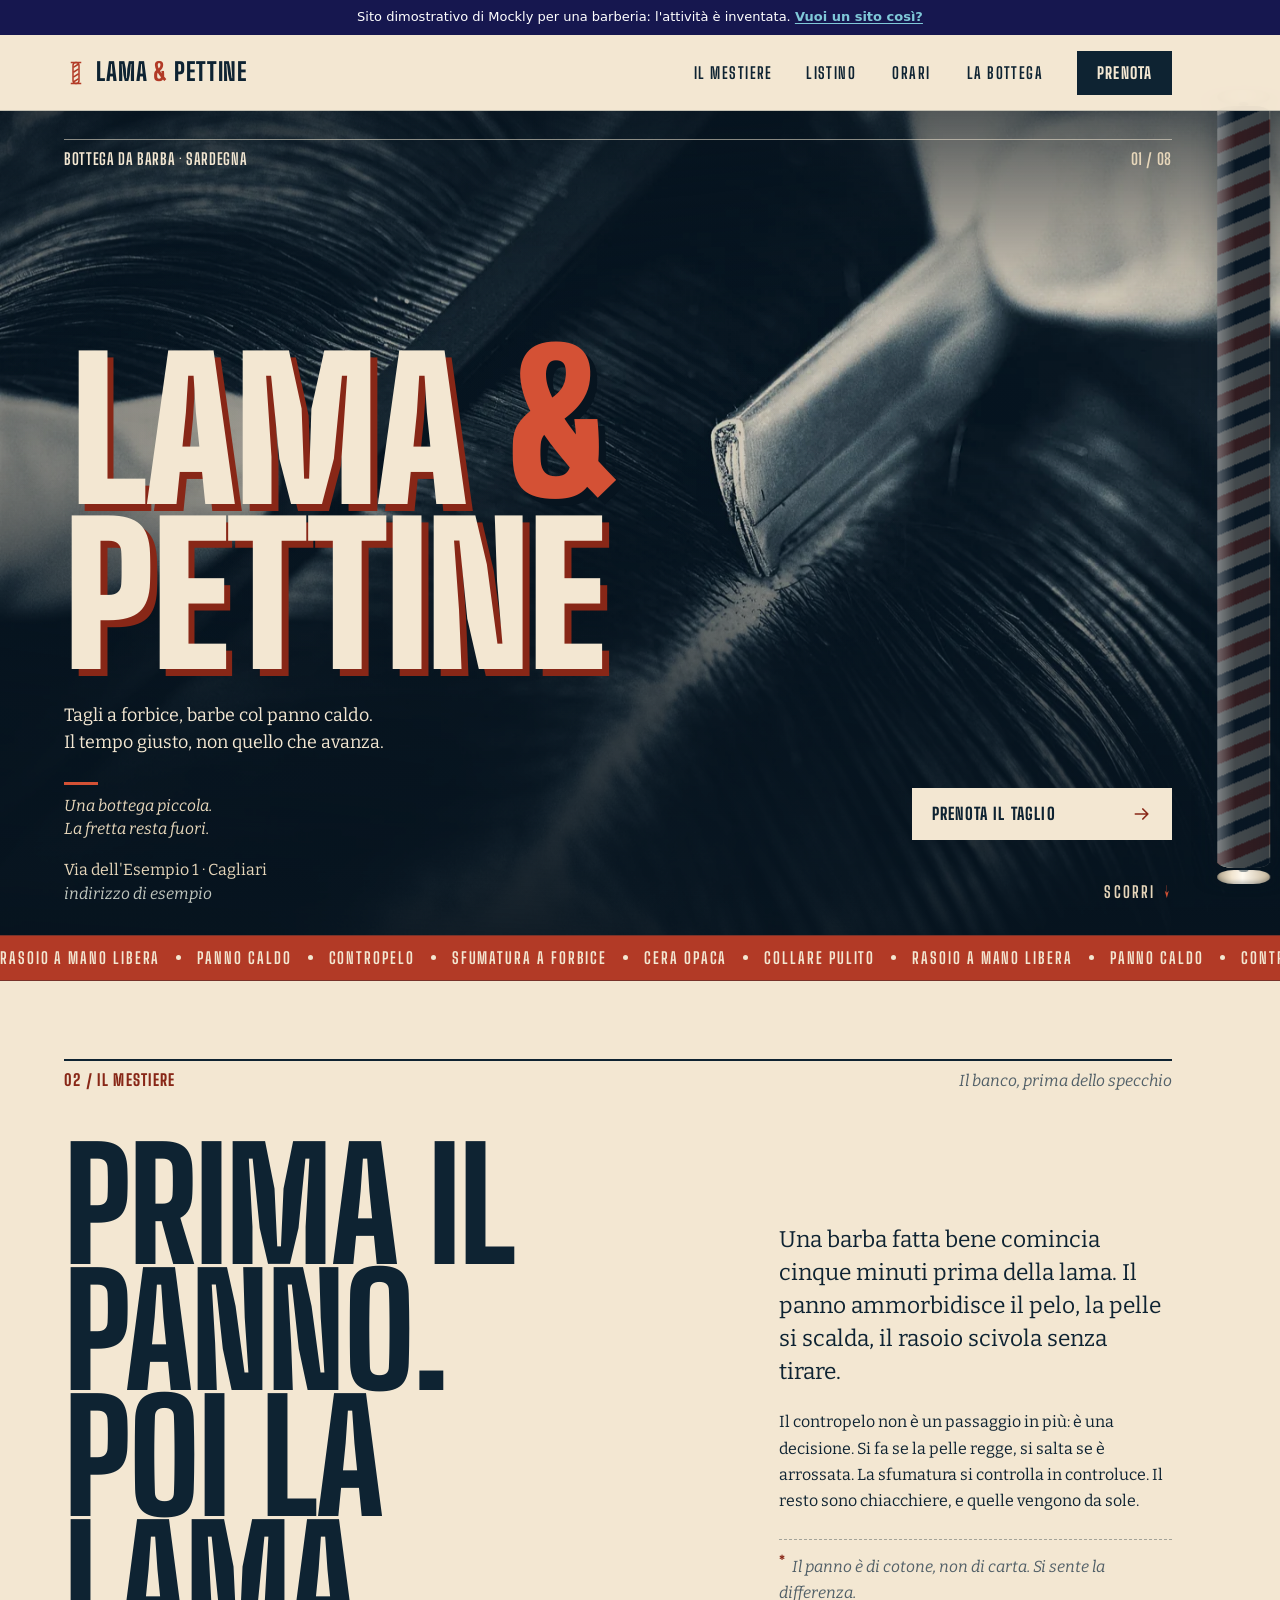
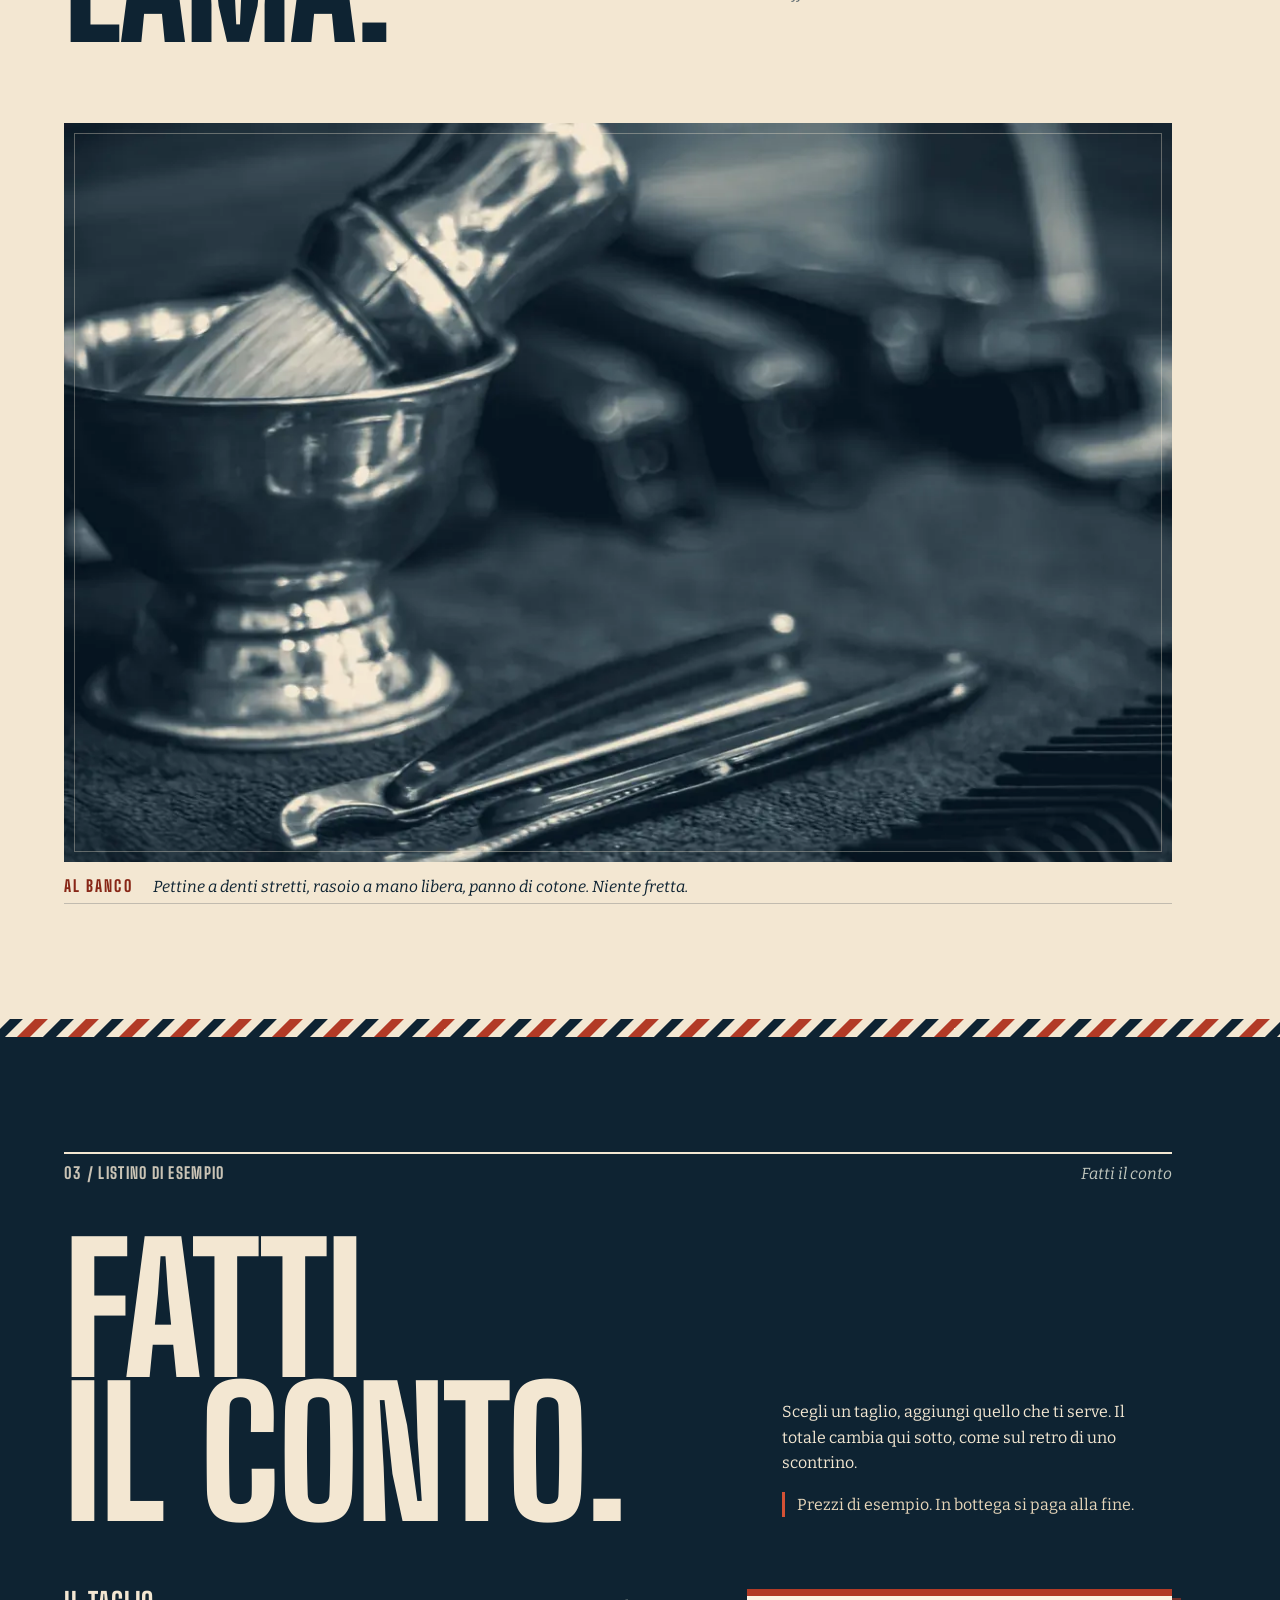
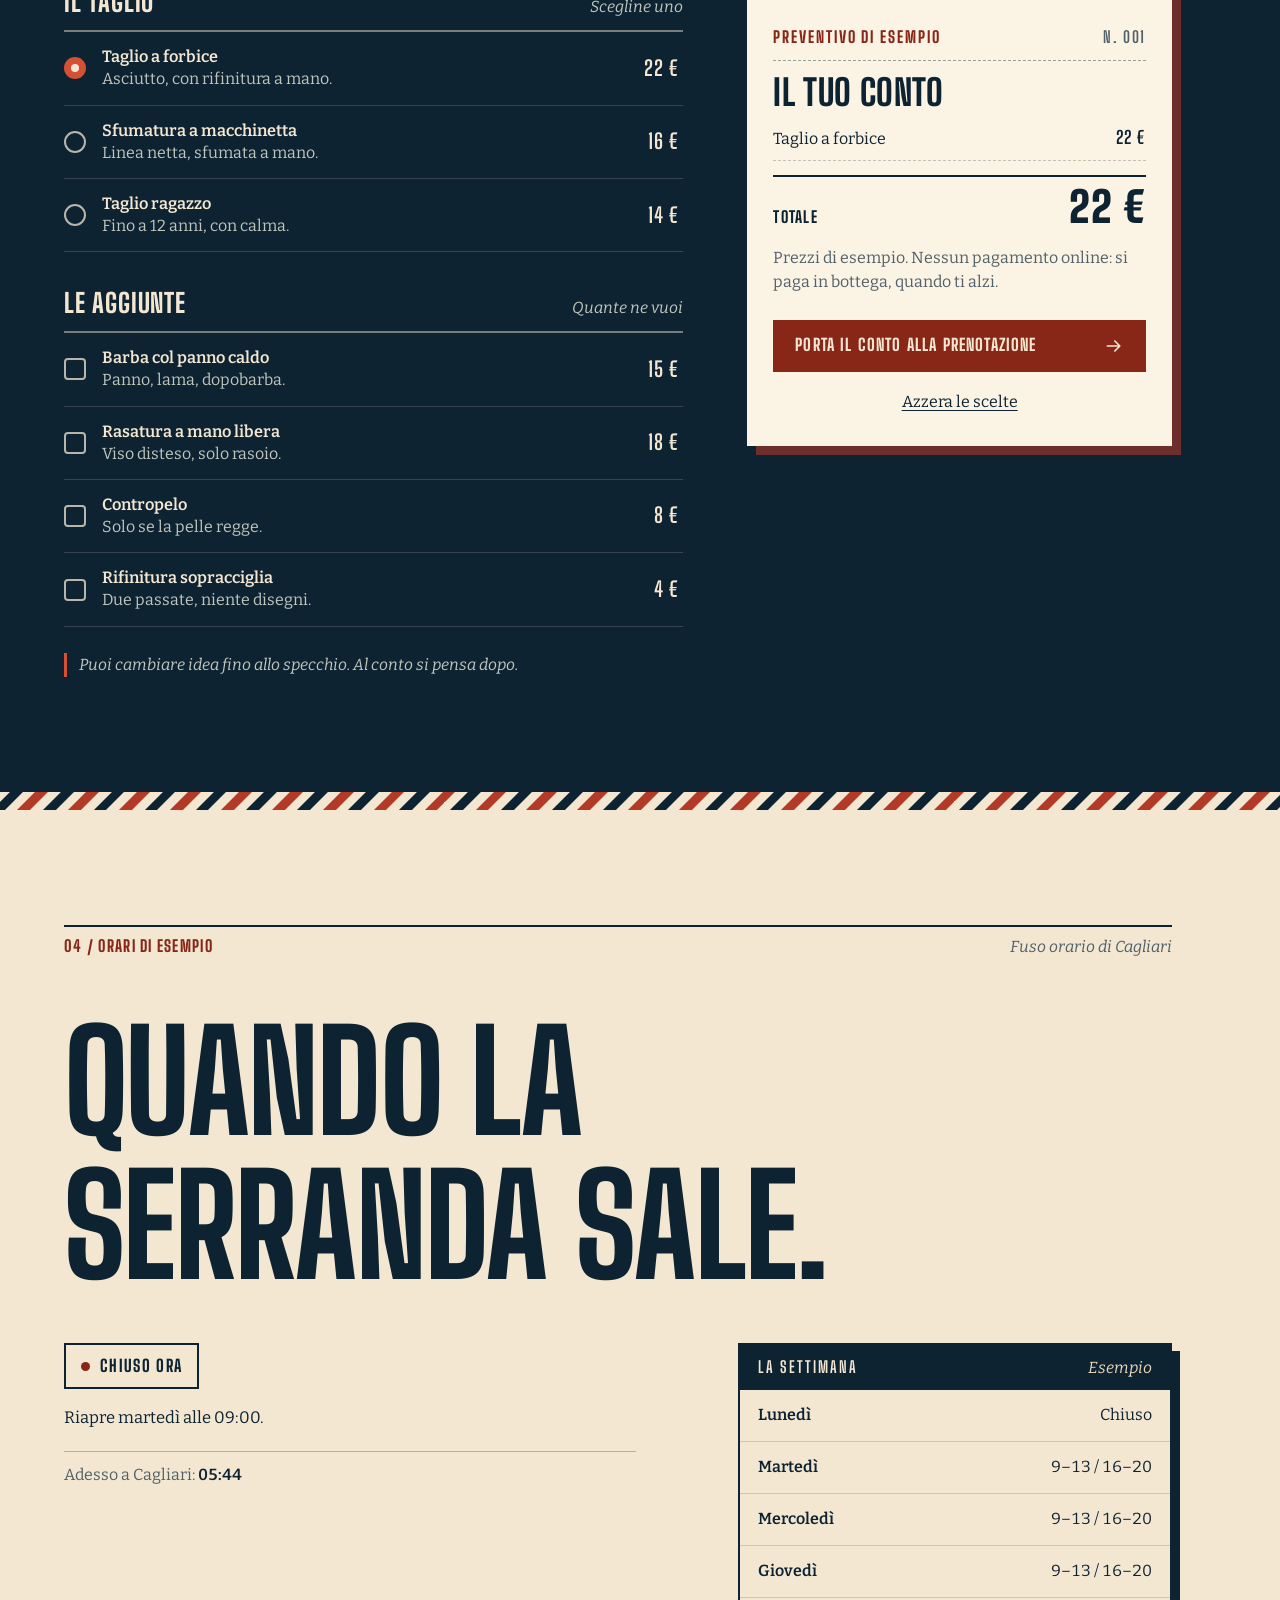
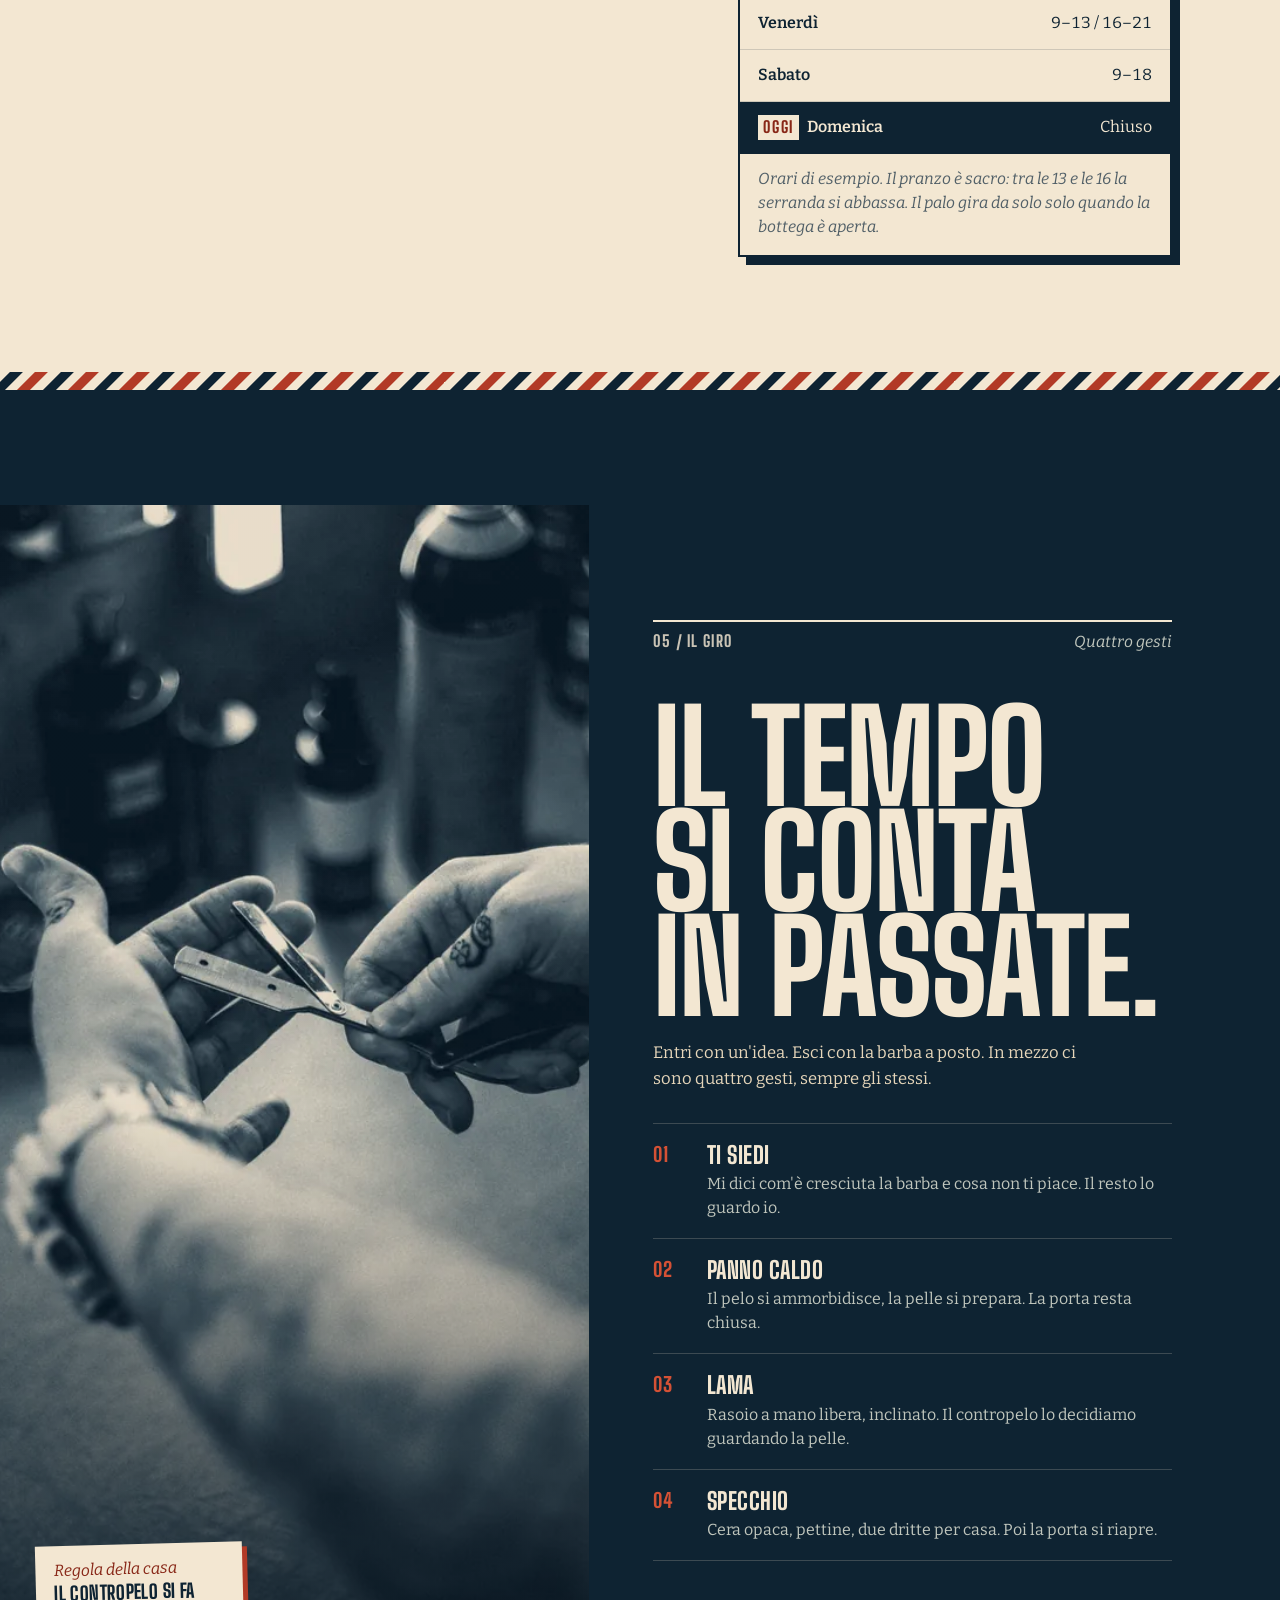
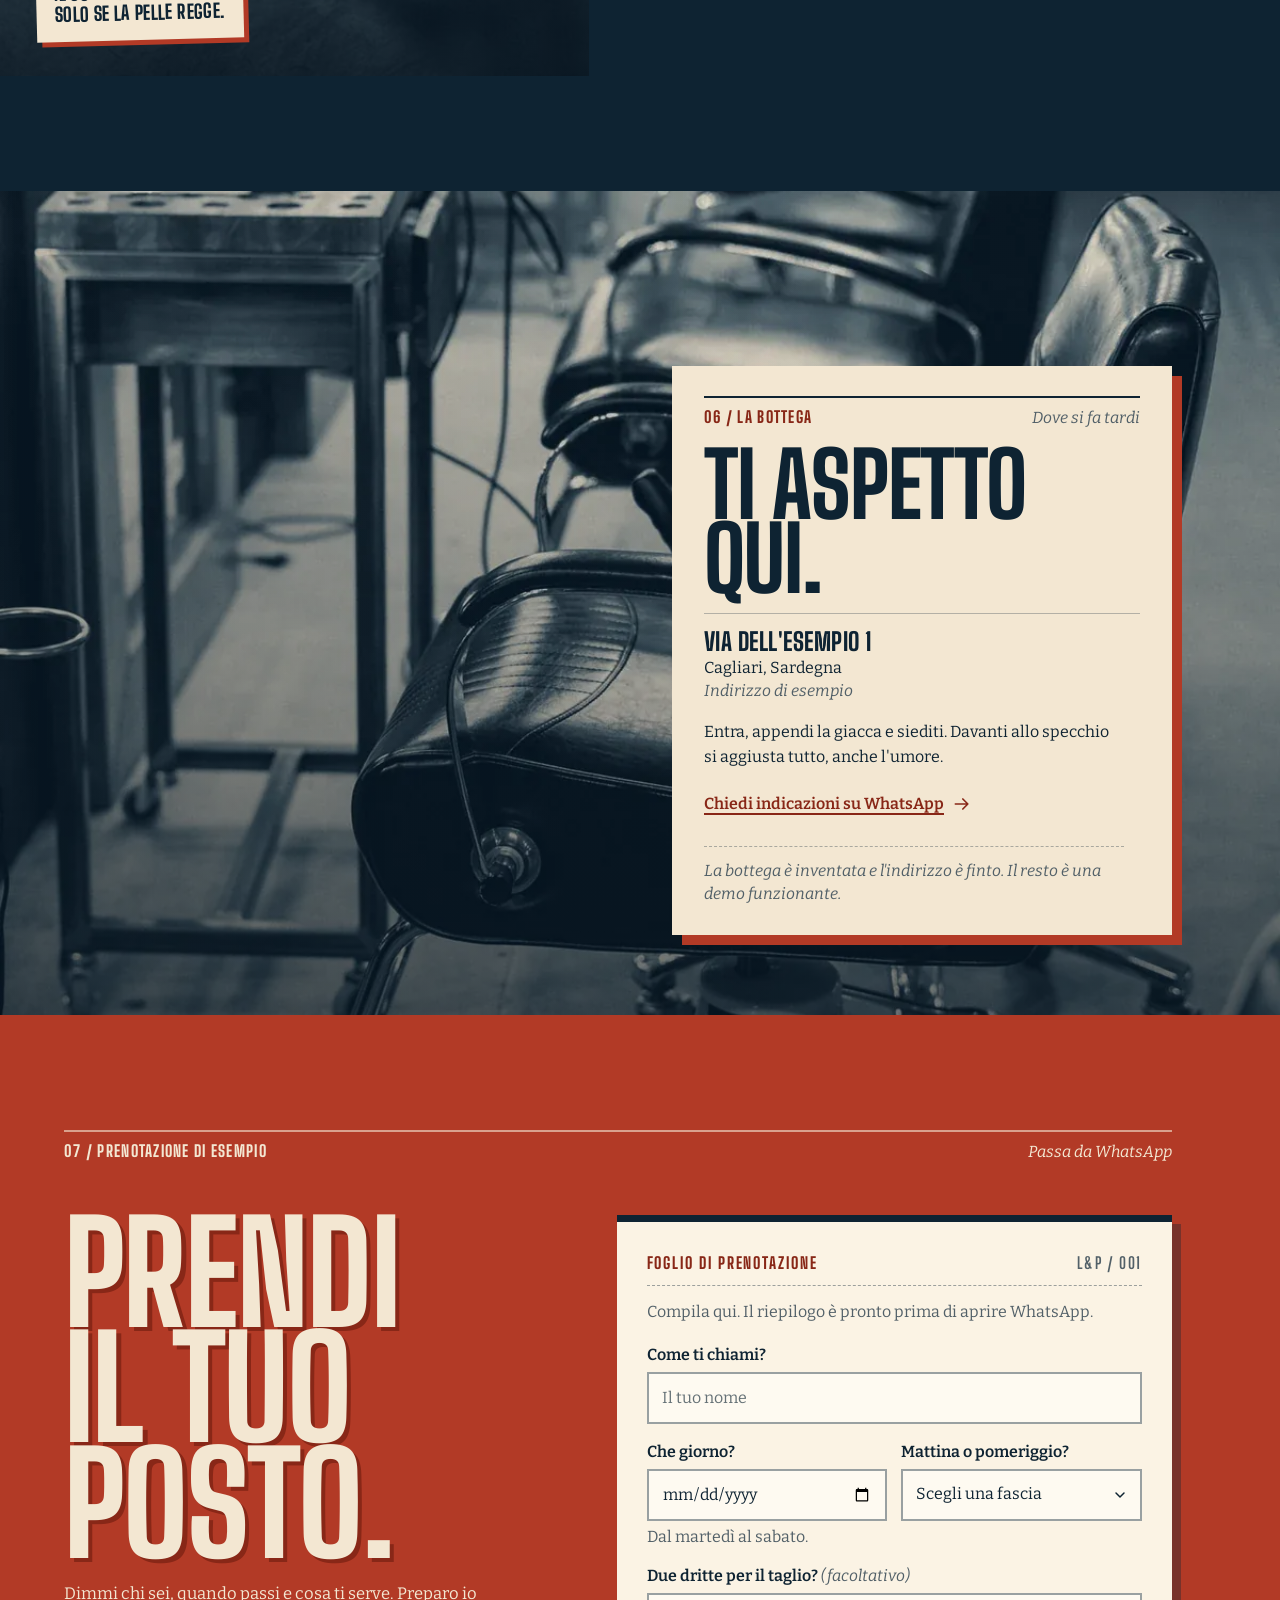
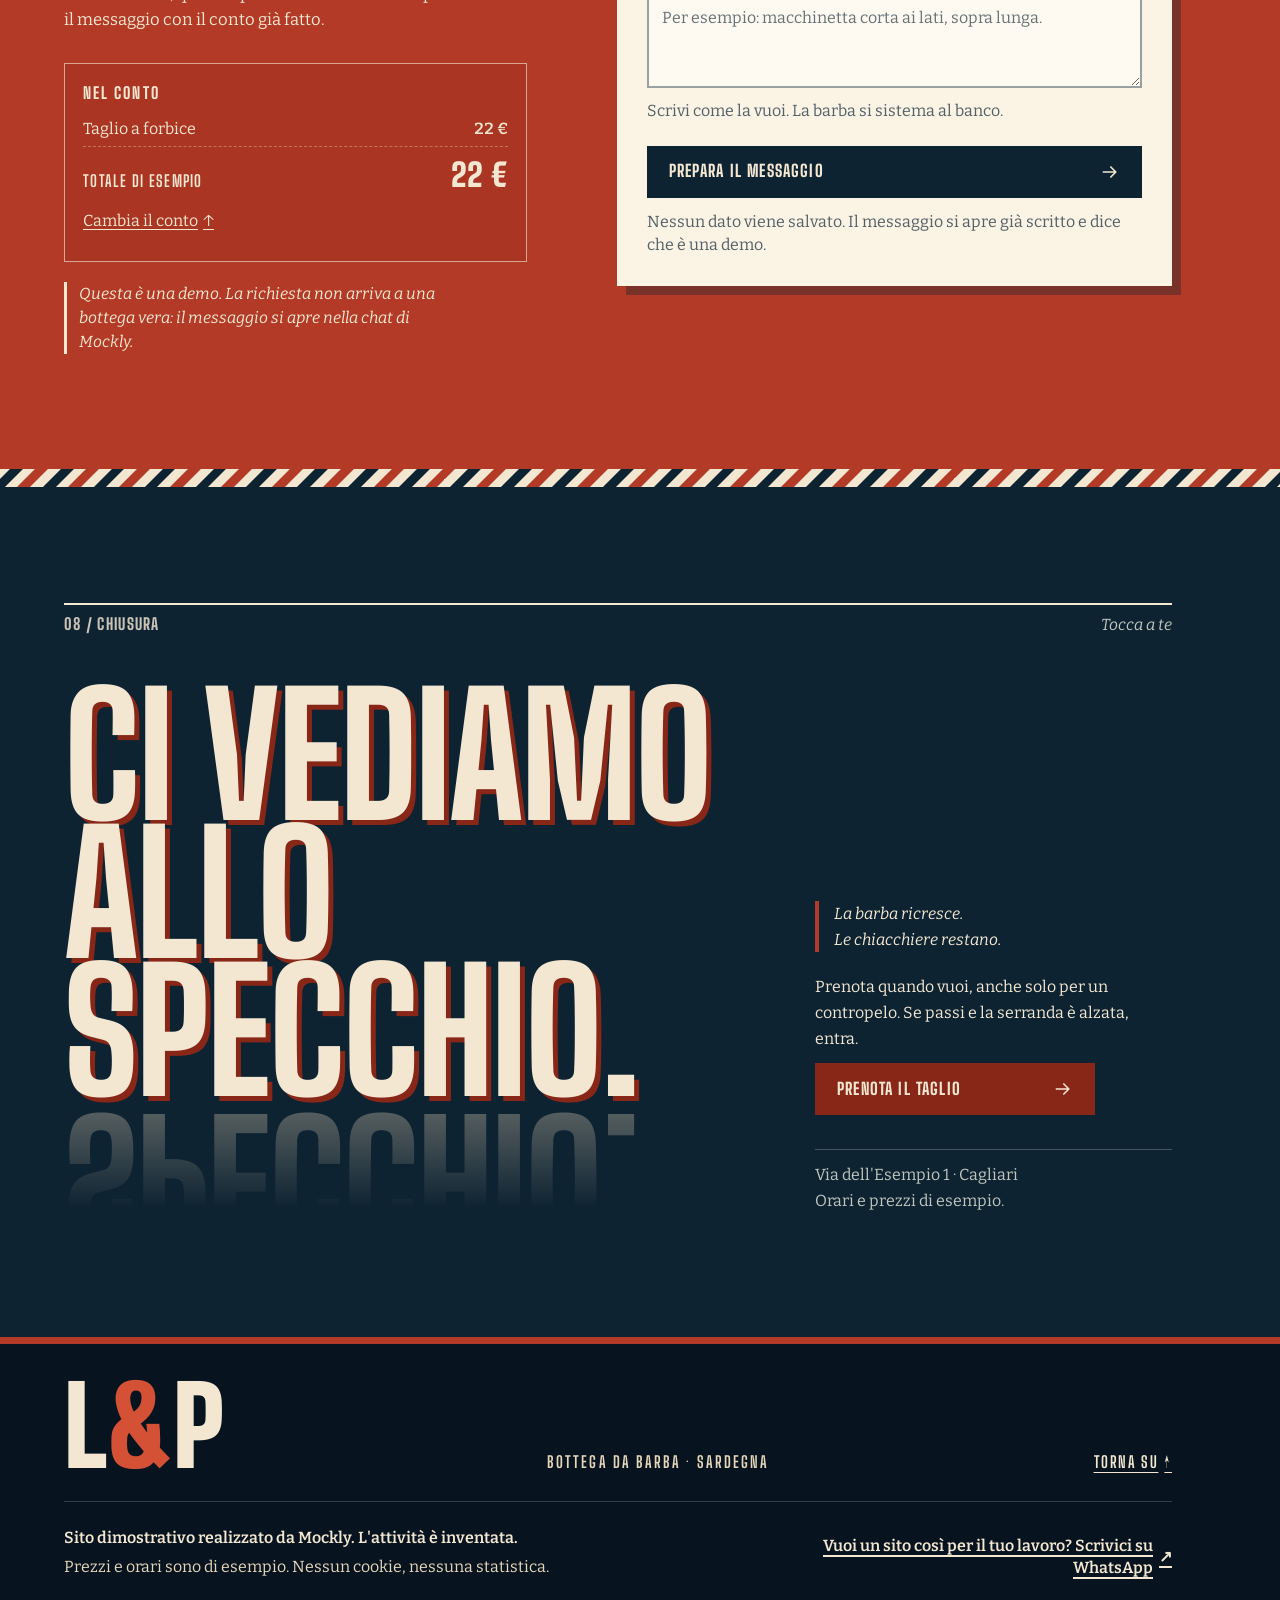
==== commit c182baad: "Striscia 'Sito dimostrativo di Mockly' in cima a ogni pagina Co-Authored-By: Claude Opus 5.5 <norepl" ====
--- a/index.html
+++ b/index.html
@@ -34,6 +34,10 @@
   <script src="script.js" defer></script>
 </head>
 <body>
+<!-- Striscia Mockly: dice che questo è un sito dimostrativo -->
+<div class="mockly-demo-bar" role="note"><p>Sito dimostrativo di Mockly per una barberia: l'attività è inventata. <a href="https://mockly.it/">Vuoi un sito così?</a></p></div>
+<script>(function(){var b=document.currentScript.previousElementSibling,h=[];function pad(){var c=getComputedStyle(document.body),t=parseFloat(c.paddingTop)||0;b.style.margin="-"+t+"px -"+(parseFloat(c.paddingRight)||0)+"px "+t+"px -"+(parseFloat(c.paddingLeft)||0)+"px";}function find(){pad();h=[].filter.call(document.body.querySelectorAll("*"),function(e){if(e===b||b.contains(e))return false;if(e.hasAttribute("data-mockly-bar"))return true;var s=getComputedStyle(e);if(s.position!=="fixed"||s.top!=="0px")return false;var r=e.getBoundingClientRect();if(r.height>20&&r.height<innerHeight*.5&&r.width>innerWidth*.5){e.setAttribute("data-mockly-bar","");return true;}return false;});move();}function move(){var t=Math.max(0,b.offsetHeight-scrollY)+"px";h.forEach(function(e){e.style.top=t;});}addEventListener("load",find);addEventListener("resize",find);addEventListener("scroll",move,{passive:true});if(document.readyState!=="loading")find();else document.addEventListener("DOMContentLoaded",find);})();</script>
+<style>.mockly-demo-bar{position:relative;z-index:1;margin:0;padding:8px 16px;background:#16174F;color:#fff;font:500 13px/1.45 system-ui,-apple-system,"Segoe UI",Roboto,sans-serif;text-align:center;letter-spacing:0}.mockly-demo-bar p{margin:0;color:inherit;font:inherit}.mockly-demo-bar a{color:#7FC8D8;font-weight:600;text-decoration:underline;text-underline-offset:2px}.mockly-demo-bar a:focus-visible{outline:2px solid #7FC8D8;outline-offset:2px}</style>
   <a class="skip-link" href="#contenuto">Vai al contenuto</a>
 
   <div class="pole-progress" aria-hidden="true">
--- a/styles.css
+++ b/styles.css
@@ -830,7 +830,7 @@
 .menu-nav a > span {
   width: 26px;
   flex: none;
-  color: var(--red-bright);
+  color: var(--cream-deep);
   font-family: var(--body);
   font-size: 1rem;
   font-weight: 600;
@@ -2916,7 +2916,7 @@
 
 .footer-invite a:hover,
 .footer-top-link:hover {
-  color: var(--red-bright);
+  color: var(--cream-deep);
 }
 
 @media (min-width: 800px) {
@@ -3183,7 +3183,7 @@
 }
 
 .error-actions .text-link:hover {
-  color: var(--red-bright);
+  color: var(--cream-deep);
 }
 
 .error-footer {
@@ -3223,7 +3223,7 @@
 }
 
 .error-footer a:hover {
-  color: var(--red-bright);
+  color: var(--cream-deep);
 }
 
 @media (min-width: 600px) {
